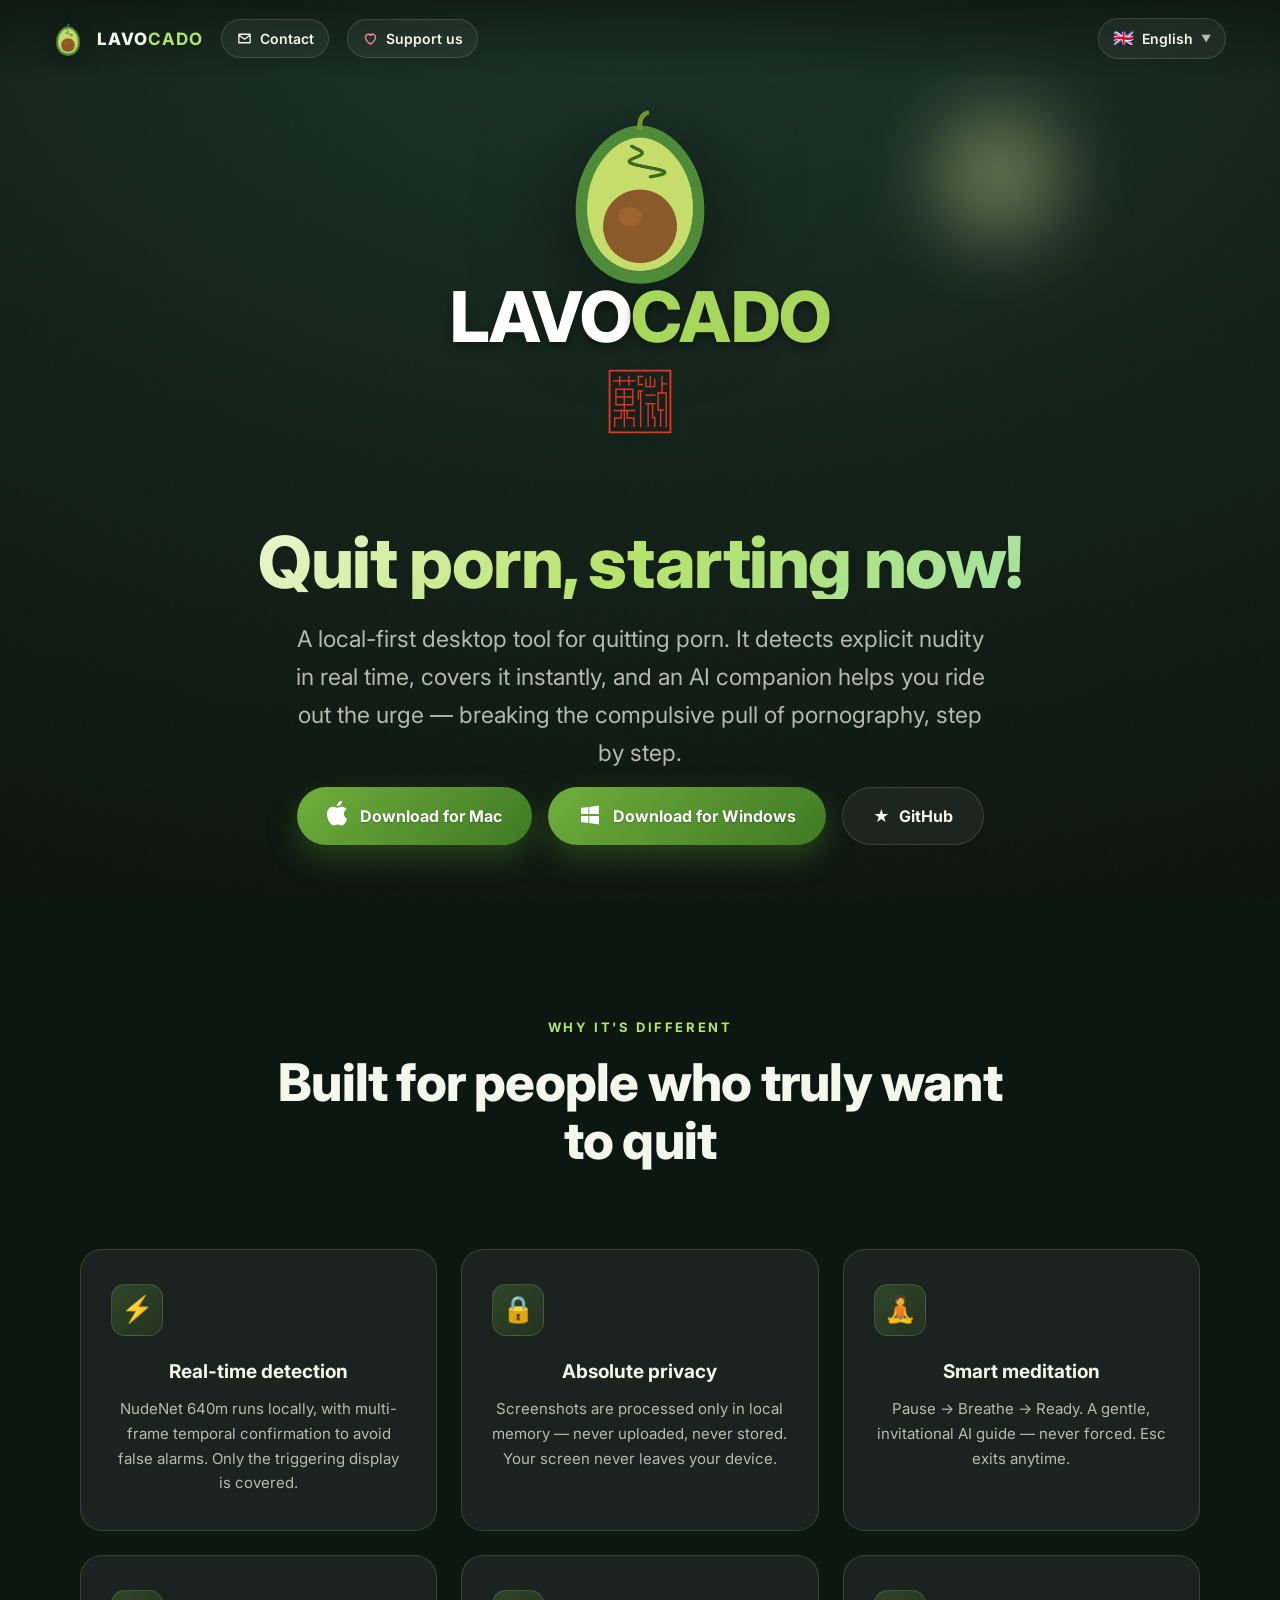
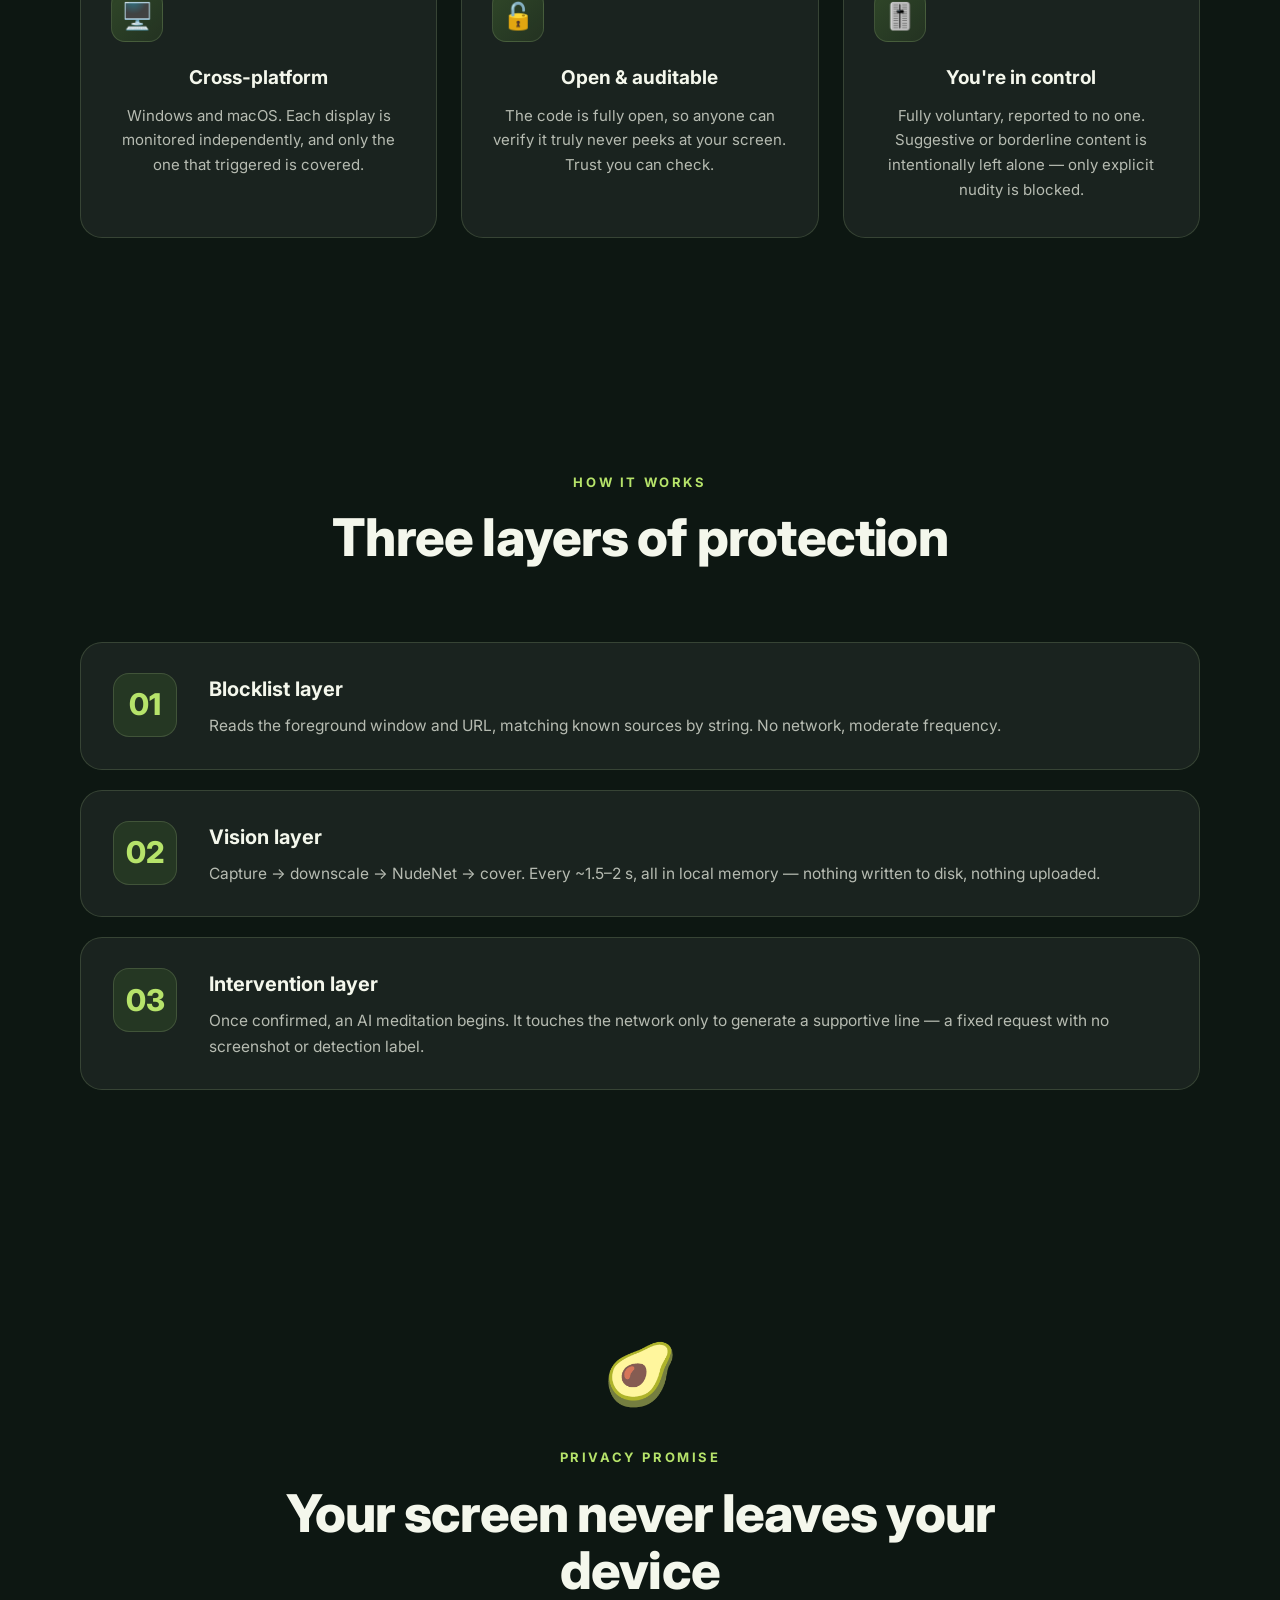
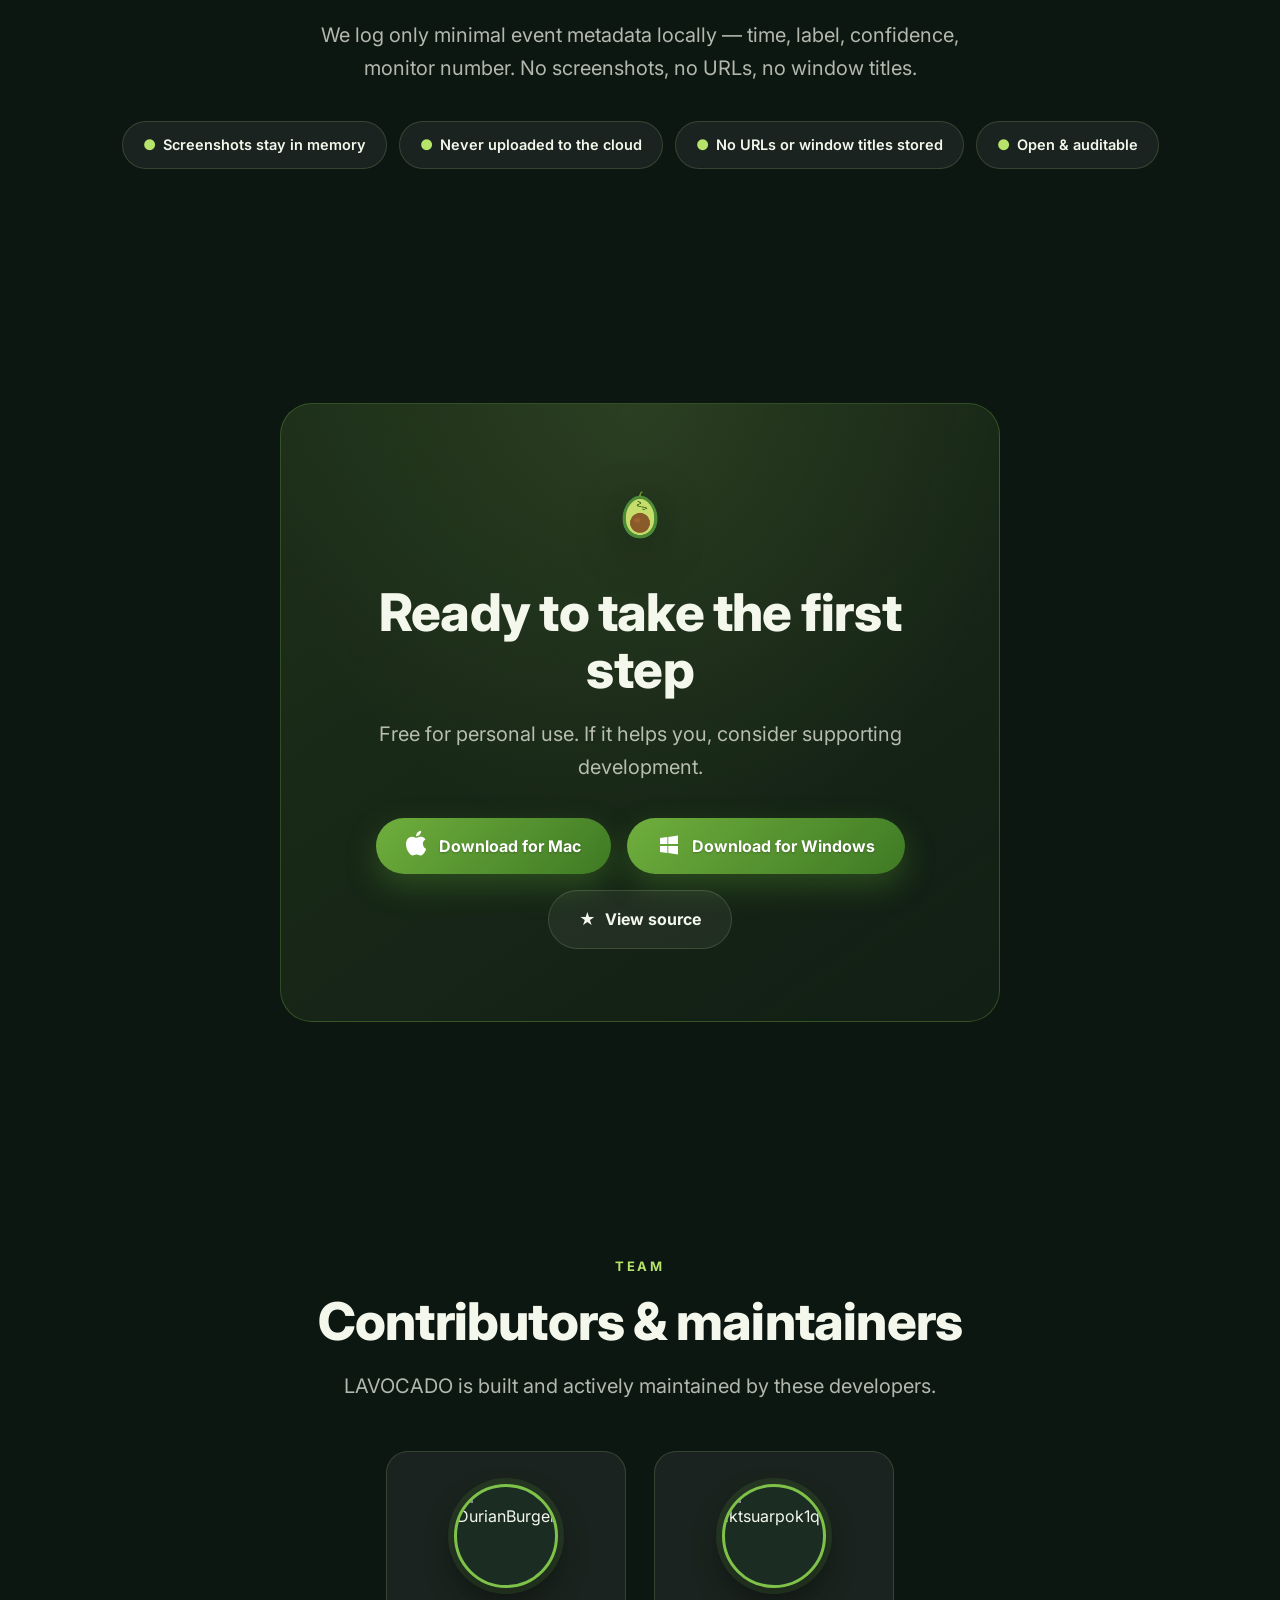
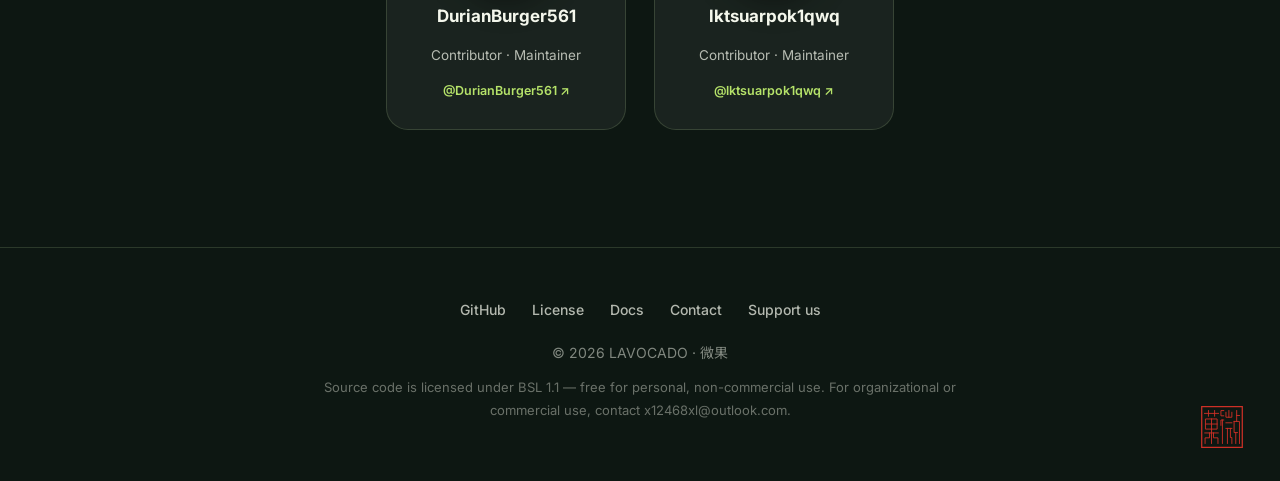
==== docs/index.html @ a619a472 "Fix wording: source-available, remove Linux claim" ====
<!doctype html>
<html lang="zh">
<head>
<meta charset="utf-8">
<meta name="viewport" content="width=device-width, initial-scale=1">
<title>LAVOCADO · 微果</title>
<meta name="description" content="A local-first desktop guardian that helps you quit porn — detecting explicit content in real time and guiding you through the urge with an AI companion.">
<link rel="icon" href="logo.png">
<link rel="preconnect" href="https://fonts.googleapis.com">
<link rel="preconnect" href="https://fonts.gstatic.com" crossorigin>
<link href="https://fonts.googleapis.com/css2?family=Inter:wght@400;500;600;700;800&family=Noto+Sans+SC:wght@400;500;700;900&family=Noto+Sans+TC:wght@400;500;700;900&family=Noto+Sans+JP:wght@400;500;700&family=Noto+Sans+KR:wght@400;500;700&family=Noto+Sans+Arabic:wght@400;500;700&family=Noto+Sans+Thai:wght@400;500;700&family=Noto+Sans+Devanagari:wght@400;500;700&display=swap" rel="stylesheet">
<link href="https://fonts.googleapis.com/css2?family=Ma+Shan+Zheng&text=%E5%BE%AE%E6%9E%9C&display=swap" rel="stylesheet">
<style>
  :root{
    --flesh:#cfe8a6;--flesh-2:#a6e3a1;--skin:#4e7a34;--skin-deep:#2f5321;
    --pit:#8b5a2b;--pit-light:#a9713a;--ink:#0d1712;--cream:#f4f7ec;
    --mist:rgba(244,247,236,.72);--card:rgba(255,255,255,.055);
    --card-brd:rgba(207,232,166,.16);--accent:#b6e36a;--accent-2:#7fc24a;
    --radius:22px;--maxw:1120px;
  }
  *{box-sizing:border-box;margin:0;padding:0}
  html{scroll-behavior:smooth}
  body{
    font-family:'Inter','Noto Sans SC','Noto Sans JP','Noto Sans KR','Noto Sans Arabic',-apple-system,BlinkMacSystemFont,'Segoe UI',sans-serif;
    color:var(--cream);background:var(--ink);-webkit-font-smoothing:antialiased;
    overflow-x:hidden;line-height:1.65;
  }
  body[lang="zh"]{font-family:'Noto Sans SC','Inter',sans-serif}
  body[lang="zh-Hant"]{font-family:'Noto Sans TC','Inter',sans-serif}
  body[lang="ja"]{font-family:'Noto Sans JP','Inter',sans-serif}
  body[lang="ko"]{font-family:'Noto Sans KR','Inter',sans-serif}
  body[lang="th"]{font-family:'Noto Sans Thai','Inter',sans-serif;line-height:1.75}
  body[lang="hi"]{font-family:'Noto Sans Devanagari','Inter',sans-serif;line-height:1.75}
  body[lang="ar"]{font-family:'Noto Sans Arabic','Inter',sans-serif;direction:rtl}
  body[lang="ar"] .lang-menu{left:0;right:auto}
  body[lang="ar"] .layer{grid-template-columns:1fr 72px}
  body[lang="ar"] .scroll-prog{right:auto;left:0}

  /* ---------- growing avocado tree background ---------- */
  .bg{position:fixed;inset:0;z-index:-2;overflow:hidden;
    background:radial-gradient(130% 110% at 50% 0%, #1b3328 0%, #122018 48%, #0a120d 100%)}
  .sun{position:absolute;top:8vh;right:14vw;width:clamp(120px,16vw,220px);height:clamp(120px,16vw,220px);
    border-radius:50%;filter:blur(32px);opacity:.5;
    background:radial-gradient(circle,#dff3a0,transparent 68%);transition:transform .4s ease-out}
  .grain{position:fixed;inset:0;z-index:-1;pointer-events:none;opacity:.04;
    background-image:url("data:image/svg+xml,%3Csvg xmlns='http://www.w3.org/2000/svg' width='120' height='120'%3E%3Cfilter id='n'%3E%3CfeTurbulence type='fractalNoise' baseFrequency='.9' numOctaves='3'/%3E%3C/filter%3E%3Crect width='100%25' height='100%25' filter='url(%23n)'/%3E%3C/svg%3E")}

  /* real 3D avocado (three.js) */
  #avo3d{position:fixed;top:50%;left:50%;transform:translate(-50%,-50%);
    width:min(96vw,760px);height:min(78vh,760px);display:block;opacity:.38;pointer-events:none}

  /* ---------- nav ---------- */
  nav{position:fixed;top:0;left:0;right:0;z-index:50;display:flex;align-items:center;
    justify-content:space-between;padding:18px clamp(20px,5vw,54px);
    backdrop-filter:blur(14px);-webkit-backdrop-filter:blur(14px);
    background:linear-gradient(to bottom,rgba(10,18,13,.6),rgba(10,18,13,0));transition:background .4s,padding .4s}
  nav.scrolled{background:rgba(10,18,13,.85);padding-top:12px;padding-bottom:12px;border-bottom:1px solid var(--card-brd)}
  .brand{display:flex;align-items:center;gap:11px;font-family:'Inter',-apple-system,BlinkMacSystemFont,'Segoe UI',sans-serif;font-weight:800;letter-spacing:.06em;font-size:17px}
  .brand img{width:52px;height:52px;margin:-10px -8px -10px -12px;filter:drop-shadow(0 3px 8px rgba(0,0,0,.4))}
  .brand span b{color:var(--accent)}
  .lang{position:relative}
  .lang-btn{display:flex;align-items:center;gap:8px;cursor:pointer;padding:8px 14px;border-radius:999px;
    font-size:14px;font-weight:600;background:var(--card);border:1px solid var(--card-brd);color:var(--cream);
    transition:background .25s,border-color .25s}
  .lang-btn:hover{background:rgba(207,232,166,.12);border-color:var(--accent)}
  .lang-btn .flag{font-size:17px;line-height:1}
  .lang-btn .caret{font-size:10px;opacity:.7;transition:transform .25s}
  .lang.open .caret{transform:rotate(180deg)}
  .lang-menu{position:absolute;right:0;top:calc(100% + 10px);min-width:180px;max-height:60vh;overflow-y:auto;
    background:rgba(18,32,24,.98);backdrop-filter:blur(16px);border:1px solid var(--card-brd);border-radius:16px;
    opacity:0;visibility:hidden;transform:translateY(-8px);transition:opacity .22s,transform .22s,visibility .22s;
    box-shadow:0 18px 50px rgba(0,0,0,.5)}
  .lang.open .lang-menu{opacity:1;visibility:visible;transform:translateY(0)}
  .lang-menu button{display:flex;align-items:center;gap:11px;width:100%;padding:11px 16px;background:none;border:none;
    color:var(--cream);font:inherit;font-size:14.5px;cursor:pointer;text-align:start;transition:background .18s}
  .lang-menu button:hover{background:rgba(207,232,166,.1)}
  .lang-menu button.active{background:rgba(127,194,74,.16);color:var(--accent)}
  .lang-menu .flag{font-size:19px}

  /* scroll progress bar */
  .scroll-prog{position:fixed;top:0;right:0;height:3px;width:0;z-index:60;
    background:linear-gradient(90deg,var(--accent-2),var(--accent))}

  section{position:relative;padding:clamp(80px,13vh,150px) clamp(20px,5vw,40px)}
  .wrap{max-width:var(--maxw);margin:0 auto}
  .hero{min-height:100svh;display:flex;flex-direction:column;align-items:center;justify-content:center;text-align:center;padding-top:96px;padding-bottom:48px}
  .hero-logo{width:clamp(200px,22vw,300px);margin:-50px 0 -52px;filter:drop-shadow(0 20px 48px rgba(0,0,0,.55));animation:bob 6s ease-in-out infinite}
  .hero-brand{display:flex;flex-direction:column;align-items:center;margin:0 0 clamp(60px,10vh,104px)}
  .hero-cn{position:relative;z-index:1;display:flex;align-items:center;justify-content:center;gap:.32em;margin-top:clamp(12px,1.8vh,20px);
    font-size:clamp(42px,4.8vw,62px);line-height:1}
  .cn-name{font-family:'Ma Shan Zheng','STKaiti','KaiTi','Kaiti SC',serif;font-weight:400;color:#fff;letter-spacing:.06em;
    text-shadow:0 3px 12px rgba(0,0,0,.45)}
  .seal{width:1.08em;height:1.08em;display:block;filter:drop-shadow(0 2px 6px rgba(0,0,0,.35))}
  body:not([lang="zh"]):not([lang="zh-Hant"]) .cn-name{display:none}
  .hero-logo{position:relative;z-index:0}
  .wordmark{position:relative;z-index:1;font-family:'Inter',-apple-system,BlinkMacSystemFont,'Segoe UI',sans-serif;font-weight:800;
    font-size:clamp(40px,5.6vw,70px);letter-spacing:-.01em;line-height:1;color:#ffffff;
    text-shadow:0 3px 12px rgba(0,0,0,.45)}
  .wordmark span{color:#a6d65a}
  @keyframes bob{0%,100%{transform:translateY(0)}50%{transform:translateY(-14px)}}
  .hero h1{font-size:clamp(36px,5.6vw,72px);font-weight:800;line-height:1.04;letter-spacing:-.02em;margin-bottom:22px;
    background:linear-gradient(135deg,#eaf6cf 0%,var(--accent) 48%,var(--flesh-2) 100%);-webkit-background-clip:text;background-clip:text;color:transparent}
  .hero .tag{font-size:clamp(17px,2.4vw,23px);max-width:700px;color:var(--mist);font-weight:400;margin-bottom:14px}
  .cta{display:flex;gap:16px;flex-wrap:wrap;justify-content:center}
  .btn{display:inline-flex;align-items:center;gap:9px;padding:15px 30px;border-radius:999px;font-weight:700;font-size:16px;
    cursor:pointer;text-decoration:none;transition:transform .2s,box-shadow .3s,background .3s;border:none}
  .btn-primary{background:linear-gradient(135deg,var(--accent),var(--accent-2));color:#10240d;box-shadow:0 12px 30px rgba(127,194,74,.34)}
  .btn-primary:hover{transform:translateY(-3px);box-shadow:0 18px 44px rgba(127,194,74,.5)}
  .btn-dl{color:#fff;background:linear-gradient(135deg,#6fae3d,#3f7a24);gap:11px;
    box-shadow:0 12px 30px rgba(79,140,45,.38);text-shadow:0 1px 2px rgba(0,0,0,.25)}
  .btn-dl:hover{box-shadow:0 18px 44px rgba(79,140,45,.55)}
  .btn-dl .os-ic{width:24px;height:24px;flex:none;color:#fff;margin-top:-2px}
  .btn-dl .os-ic[viewBox^="4.4"]{width:22px;height:27px;margin-top:-5px}
  .btn-ghost{background:var(--card);border:1px solid var(--card-brd);color:var(--cream)}
  .btn-ghost:hover{transform:translateY(-3px);border-color:var(--accent);background:rgba(207,232,166,.1)}

  .reveal{opacity:0;transform:translateY(40px);transition:opacity .9s cubic-bezier(.16,1,.3,1),transform .9s cubic-bezier(.16,1,.3,1)}
  .reveal.in{opacity:1;transform:none}
  .reveal.d1{transition-delay:.1s}.reveal.d2{transition-delay:.2s}.reveal.d3{transition-delay:.3s}

  .eyebrow{font-size:13px;letter-spacing:.2em;text-transform:uppercase;color:var(--accent);font-weight:700;margin-bottom:16px}
  .sec-title{font-size:clamp(30px,5vw,52px);font-weight:800;letter-spacing:-.015em;line-height:1.1;margin-bottom:20px;max-width:780px}
  .sec-lead{font-size:clamp(16px,2.2vw,20px);color:var(--mist);max-width:660px;font-weight:400}
  .center{text-align:center;display:flex;flex-direction:column;align-items:center}
  .center .sec-title,.center .sec-lead{margin-left:auto;margin-right:auto}

  .pillars{display:grid;grid-template-columns:1fr 1fr;gap:26px;margin-top:60px}
  .pillar{padding:42px 38px;border-radius:var(--radius);background:var(--card);border:1px solid var(--card-brd);position:relative;overflow:hidden}
  .pillar::before{content:"";position:absolute;inset:0;opacity:.5;background:radial-gradient(120% 90% at 0% 0%,rgba(127,194,74,.14),transparent 55%)}
  .pillar>*{position:relative}
  .pillar .icon{font-size:40px;margin-bottom:20px;display:block}
  .pillar h3{font-size:26px;font-weight:800;margin-bottom:12px;color:var(--accent)}
  .pillar p{color:var(--mist);font-size:16px}

  .feat{display:grid;grid-template-columns:repeat(3,1fr);gap:24px;margin-top:60px}
  .card{padding:34px 30px;border-radius:var(--radius);background:var(--card);border:1px solid var(--card-brd);transition:transform .35s,border-color .35s,background .35s}
  .card:hover{transform:translateY(-6px);border-color:rgba(127,194,74,.4);background:rgba(207,232,166,.07)}
  .card .ic{width:52px;height:52px;border-radius:14px;display:grid;place-items:center;font-size:26px;margin-bottom:20px;
    background:linear-gradient(135deg,rgba(127,194,74,.22),rgba(78,122,52,.18));border:1px solid var(--card-brd)}
  .card h4{font-size:19px;font-weight:700;margin-bottom:10px}
  .card p{color:var(--mist);font-size:15px}

  .layers{display:flex;flex-direction:column;gap:20px;margin-top:56px}
  .layer{display:grid;grid-template-columns:72px 1fr;gap:24px;align-items:start;padding:30px 32px;border-radius:var(--radius);background:var(--card);border:1px solid var(--card-brd)}
  .layer .num{font-size:30px;font-weight:800;color:var(--accent);width:64px;height:64px;border-radius:16px;display:grid;place-items:center;background:rgba(127,194,74,.12);border:1px solid var(--card-brd)}
  .layer h4{font-size:20px;font-weight:700;margin-bottom:7px}
  .layer p{color:var(--mist);font-size:15.5px}

  .privacy{text-align:center}
  .privacy .sec-title,.privacy .sec-lead{margin-left:auto;margin-right:auto}
  .privacy .shield{font-size:60px;margin-bottom:24px;display:block}
  .privacy .pills{display:flex;flex-wrap:wrap;gap:12px;justify-content:center;margin-top:36px}
  .privacy .pill{padding:11px 20px;border-radius:999px;font-size:14.5px;font-weight:600;background:var(--card);border:1px solid var(--card-brd);color:var(--cream)}
  .privacy .pill .dot{color:var(--accent);margin-inline-end:7px}

  .final{text-align:center}
  .final .box{max-width:720px;margin:0 auto;padding:clamp(44px,7vw,72px);border-radius:32px;
    background:linear-gradient(145deg,rgba(127,194,74,.14),rgba(78,122,52,.08));border:1px solid rgba(127,194,74,.28);position:relative;overflow:hidden}
  .final .box::before{content:"";position:absolute;inset:0;opacity:.6;background:radial-gradient(90% 120% at 50% 0%,rgba(182,227,106,.18),transparent 60%)}
  .final .box>*{position:relative}
  .final img{width:76px;margin-bottom:24px;filter:drop-shadow(0 10px 24px rgba(0,0,0,.4))}

  footer{position:relative;padding:50px clamp(20px,5vw,40px) 60px;border-top:1px solid var(--card-brd);text-align:center;color:rgba(244,247,236,.5);font-size:14px}
  footer .flinks{display:flex;gap:26px;justify-content:center;flex-wrap:wrap;margin-bottom:20px}
  footer a{color:var(--mist);text-decoration:none;font-weight:500;transition:color .2s}
  footer a:hover{color:var(--accent)}
  footer .license{font-size:13px;color:rgba(244,247,236,.4);max-width:640px;margin:0 auto;line-height:1.7}

  /* themed scrollbars */
  html{scrollbar-color:#3f6b2a #0d1712}
  .lang-menu{scrollbar-width:thin;scrollbar-color:#5f8f3e transparent}
  ::-webkit-scrollbar{width:10px;height:10px}
  ::-webkit-scrollbar-track{background:#0d1712}
  ::-webkit-scrollbar-thumb{background:#2f5321;border-radius:999px;border:2px solid #0d1712}
  ::-webkit-scrollbar-thumb:hover{background:#4e7a34}
  .lang-menu::-webkit-scrollbar{width:6px}
  .lang-menu::-webkit-scrollbar-track{background:transparent;margin:10px 0}
  .lang-menu::-webkit-scrollbar-thumb{background:rgba(127,194,74,.45);border:0;border-radius:999px}
  .lang-menu::-webkit-scrollbar-thumb:hover{background:rgba(182,227,106,.75)}

  /* team */
  .team{text-align:center}
  .team .sec-title,.team .sec-lead{margin-left:auto;margin-right:auto}
  .people{display:flex;flex-wrap:wrap;justify-content:center;gap:28px;margin-top:48px}
  .person{display:flex;flex-direction:column;align-items:center;gap:14px;width:240px;padding:32px 24px 28px;
    border-radius:var(--radius);background:var(--card);border:1px solid var(--card-brd);text-decoration:none;color:var(--cream);
    transition:transform .35s,border-color .35s,background .35s}
  .person:hover{transform:translateY(-6px);border-color:rgba(127,194,74,.45);background:rgba(207,232,166,.07)}
  .person img{width:104px;height:104px;border-radius:50%;object-fit:cover;background:#1b2d23;
    border:3px solid var(--accent-2);box-shadow:0 0 0 6px rgba(127,194,74,.12),0 14px 30px rgba(0,0,0,.4)}
  .person .handle{font-family:'Inter',sans-serif;font-weight:700;font-size:17px;direction:ltr}
  .person .role{font-size:13.5px;color:var(--mist)}
  .person .gh{font-size:12.5px;color:var(--accent);font-weight:600;font-family:'Inter',sans-serif}
  /* nav contact + contact window */
  .nav-left{display:flex;align-items:center;gap:18px}
  .nav-contact{display:inline-flex;align-items:center;gap:7px;padding:7px 14px;border-radius:999px;cursor:pointer;
    font:inherit;font-size:14px;font-weight:600;color:var(--cream);background:var(--card);border:1px solid var(--card-brd);
    transition:background .25s,border-color .25s,color .25s}
  .nav-contact:hover{background:rgba(207,232,166,.12);border-color:var(--accent);color:var(--accent)}
  .nav-contact svg{width:17px;height:17px}
  .modal{position:fixed;inset:0;z-index:200;display:grid;place-items:center;padding:20px}
  .modal[hidden]{display:none}
  .modal-backdrop{position:absolute;inset:0;background:rgba(5,10,7,.62);backdrop-filter:blur(6px);-webkit-backdrop-filter:blur(6px);
    animation:mfade .2s ease-out}
  .modal-card{position:relative;width:min(440px,100%);padding:38px 32px 30px;border-radius:24px;text-align:center;
    background:linear-gradient(160deg,#1d3226,#122018);border:1px solid rgba(127,194,74,.3);
    box-shadow:0 30px 80px rgba(0,0,0,.55);animation:mpop .26s cubic-bezier(.16,1,.3,1)}
  .modal-x{position:absolute;top:12px;inset-inline-end:14px;width:34px;height:34px;border-radius:50%;border:0;cursor:pointer;
    background:transparent;color:var(--mist);font-size:24px;line-height:1;transition:background .2s,color .2s}
  .modal-x:hover{background:rgba(207,232,166,.1);color:var(--cream)}
  .modal-ic{width:56px;height:56px;margin:0 auto 16px;border-radius:16px;display:grid;place-items:center;color:var(--accent);
    background:rgba(127,194,74,.14);border:1px solid var(--card-brd)}
  .modal-ic svg{width:28px;height:28px}
  .modal-card h3{font-size:24px;font-weight:800;margin-bottom:10px}
  .modal-desc{color:var(--mist);font-size:15px;margin-bottom:22px}
  .modal-label{font-size:12px;letter-spacing:.14em;text-transform:uppercase;color:var(--accent);font-weight:700;margin-bottom:8px}
  .mail-row{padding:14px 16px;border-radius:14px;background:rgba(0,0,0,.25);border:1px solid var(--card-brd);margin-bottom:20px}
  .mail{font-family:'Inter',sans-serif;font-size:clamp(16px,4.4vw,19px);font-weight:700;color:var(--cream);text-decoration:none;
    word-break:break-all;direction:ltr;unicode-bidi:isolate}
  .mail:hover{color:var(--accent)}
  .modal-actions{display:flex;gap:12px;justify-content:center;flex-wrap:wrap}
  .btn-sm{padding:11px 22px;font-size:14.5px}
  /* support window */
  .nav-support svg{color:#ff8fa3}
  .sup-view[hidden]{display:none}
  .sup-card:focus{outline:none}
  .sup-opts{display:grid;gap:12px;text-align:start}
  .sup-opt{display:flex;align-items:center;text-align:start;gap:14px;width:100%;padding:15px 16px;border-radius:16px;cursor:pointer;font:inherit;color:var(--cream);
    background:rgba(0,0,0,.22);border:1px solid var(--card-brd);transition:border-color .2s,background .2s,transform .2s}
  .sup-opt:hover{border-color:var(--accent);background:rgba(127,194,74,.1);transform:translateY(-1px)}
  .sup-oic{flex:none;width:44px;height:44px;border-radius:12px;display:grid;place-items:center;color:var(--accent);background:rgba(127,194,74,.14)}
  .sup-oic.wx,.modal-ic.wx{color:#2fd26b;background:rgba(7,193,96,.14)}
  .sup-oic svg{width:24px;height:24px}
  .sup-otx{flex:1;display:flex;flex-direction:column;align-items:flex-start;gap:3px;min-width:0}
  .sup-otx b{font-size:16px}
  .sup-otx small{font-size:12.5px;color:var(--mist)}
  .sup-opt .chev{flex:none;width:20px;height:20px;color:var(--mist)}
  [dir="rtl"] .sup-opt .chev,[dir="rtl"] .sup-back svg{transform:scaleX(-1)}
  .sup-back{position:absolute;top:14px;inset-inline-start:14px;display:inline-flex;align-items:center;gap:4px;padding:6px 10px 6px 6px;
    border:0;border-radius:999px;background:transparent;color:var(--mist);font:inherit;font-size:13.5px;cursor:pointer;transition:background .2s,color .2s}
  .sup-back:hover{background:rgba(207,232,166,.1);color:var(--cream)}
  .sup-back svg{width:18px;height:18px}
  .sup-avo{font-size:52px;line-height:1;margin:6px 0 14px}
  .sup-copy{font-size:15.5px;line-height:1.75;color:var(--cream);opacity:.9;text-wrap:balance}
  .sup-tip{padding:14px 34px;font-size:17px}
  .sup-tip span[aria-hidden]{font-size:20px}
  .sup-via{margin-top:12px;font-family:'Inter',sans-serif;font-size:12.5px;color:var(--mist);direction:ltr}
  .sup-qr{width:180px;height:180px;margin:4px auto 16px;border-radius:18px;display:grid;place-items:center;color:rgba(47,210,107,.45);
    border:2px dashed rgba(47,210,107,.35);background:rgba(0,0,0,.2)}
  .sup-qr svg{width:64px;height:64px}
  .sup-qr img{width:100%;height:100%;object-fit:contain;border-radius:16px;background:#fff}
  @media(max-width:430px){#curName{display:none}.nav-left{gap:8px}.nav-left .nav-contact{padding:7px 10px;gap:5px;font-size:12.5px}.nav-left .nav-contact svg{width:15px;height:15px}}
  @media(max-width:370px){.nav-left .nav-contact span{display:none}.nav-left .nav-contact{padding:8px 10px}}
  .pay-row{display:flex;flex-wrap:wrap;gap:5px;margin:3px 0 2px}
  .pay-row img{width:34px;height:21px;border-radius:4px;box-shadow:0 0 0 1px rgba(255,255,255,.12)}
  @media(max-width:430px){.pay-row{flex-wrap:nowrap;gap:3px}.pay-row img{width:27px;height:17px;border-radius:3px}.sup-opt{gap:11px;padding:14px 12px}}
  .pay-lg{justify-content:center;gap:7px;margin:0 0 20px}
  .pay-row.pay-lg img{width:46px;height:29px;border-radius:5px}
  @media(max-width:430px){.pay-row.pay-lg{flex-wrap:wrap;gap:6px}.pay-row.pay-lg img{width:42px;height:26px}}
  .sup-oic .wx-logo{width:26px;height:26px}
  .modal-ic .wx-logo{width:30px;height:30px}
  .sup-qr .wx-ph{width:64px;height:64px;opacity:.45;background:none}
  .sup-qr.has-img{width:208px;height:208px;padding:8px;border:0;background:#fff;box-shadow:0 10px 30px rgba(0,0,0,.35)}
  .sup-qr.has-img img{border-radius:12px}
  .foot-seal{position:absolute;right:clamp(16px,3vw,36px);bottom:clamp(16px,3vw,32px);width:44px;height:44px;opacity:.9}
  @media(max-width:700px){footer{padding-bottom:84px}.foot-seal{width:38px;height:38px;right:18px;bottom:24px}}
  @keyframes mfade{from{opacity:0}to{opacity:1}}
  @keyframes mpop{from{opacity:0;transform:translateY(14px) scale(.97)}to{opacity:1;transform:none}}
  @media(max-width:560px){.brand span{display:none}.nav-left{gap:10px}.nav-contact{padding:7px 12px;font-size:13px}}
  @media(max-width:820px){.pillars{grid-template-columns:1fr}.feat{grid-template-columns:1fr}
    .layer,body[lang="ar"] .layer{grid-template-columns:1fr;gap:14px}}
  @media(prefers-reduced-motion:reduce){*{animation:none!important;transition:none!important}.leaf,.fruit{opacity:1;transform:none}}
</style>
</head>
<body lang="zh">

<div class="bg">
  <div class="sun" id="sun"></div>
  <canvas id="avo3d" aria-hidden="true"></canvas>
</div>
<div class="grain"></div>

<div class="scroll-prog" id="prog"></div>

<nav id="nav">
  <div class="nav-left">
  <div class="brand"><img src="logo.png" alt="LAVOCADO"><span>LAVO<b>CADO</b></span></div>
  <button type="button" class="nav-contact" data-open-contact aria-haspopup="dialog"><svg viewBox="0 0 24 24" aria-hidden="true"><path fill="none" stroke="currentColor" stroke-width="1.8" stroke-linecap="round" stroke-linejoin="round" d="M4 6h16v12H4z M4 7l8 6 8-6"/></svg><span data-i18n="nav_contact">联系我们</span></button>
  <button type="button" class="nav-contact nav-support" data-open-support aria-haspopup="dialog"><svg viewBox="0 0 24 24" aria-hidden="true"><path fill="none" stroke="currentColor" stroke-width="1.8" stroke-linecap="round" stroke-linejoin="round" d="M12 20s-7-4.4-7-10a4 4 0 0 1 7-2.6A4 4 0 0 1 19 10c0 5.6-7 10-7 10z"/></svg><span data-i18n="nav_support">支持我们</span></button>
  </div>
  <div class="lang" id="lang">
    <div class="lang-btn" id="langBtn">
      <span class="flag" id="curFlag">🇨🇳</span><span id="curName">简体中文</span><span class="caret">▼</span>
    </div>
    <div class="lang-menu" id="langMenu">
      <button data-lang="zh" class="active"><span class="flag">🇨🇳</span><span>简体中文</span></button>
      <button data-lang="zh-Hant"><span class="flag">🇭🇰</span><span>繁體中文</span></button>
      <button data-lang="en"><span class="flag">🇬🇧</span><span>English</span></button>
      <button data-lang="ja"><span class="flag">🇯🇵</span><span>日本語</span></button>
      <button data-lang="ko"><span class="flag">🇰🇷</span><span>한국어</span></button>
      <button data-lang="th"><span class="flag">🇹🇭</span><span>ไทย</span></button>
      <button data-lang="hi"><span class="flag">🇮🇳</span><span>हिन्दी</span></button>
      <button data-lang="fr"><span class="flag">🇫🇷</span><span>Français</span></button>
      <button data-lang="de"><span class="flag">🇩🇪</span><span>Deutsch</span></button>
      <button data-lang="it"><span class="flag">🇮🇹</span><span>Italiano</span></button>
      <button data-lang="es"><span class="flag">🇪🇸</span><span>Español</span></button>
      <button data-lang="pt"><span class="flag">🇵🇹</span><span>Português</span></button>
      <button data-lang="ru"><span class="flag">🇷🇺</span><span>Русский</span></button>
      <button data-lang="ar"><span class="flag">🇸🇦</span><span>العربية</span></button>
    </div>
  </div>
</nav>

<header class="hero">
  <div class="hero-brand">
    <img src="logo.png" alt="LAVOCADO logo" class="hero-logo">
    <div class="wordmark" aria-label="LAVOCADO">LAVO<span>CADO</span></div>
    <div class="hero-cn"><span class="cn-name" lang="zh">微果</span><img src="seal.svg" alt="微果" class="seal" width="48" height="48"></div>
  </div>
  <h1 data-i18n="hero_title">戒掉色情，从现在开始！</h1>
  <p class="tag" data-i18n="hero_tag">本地优先的桌面戒色工具。实时识别明确裸露、即时遮挡，再由 AI 陪你平稳渡过冲动——帮你一步步摆脱对色情的强迫性依赖。</p>
  <div class="cta">
    <a href="https://github.com/DurianBurger561/LAVOCADO/releases/latest/download/LAVOCADO-macOS.zip" class="btn btn-primary btn-dl"><svg class="os-ic" viewBox="4.4 2.6 15.4 19.6" aria-hidden="true"><path fill="currentColor" d="M16.37 12.68c-.02-2.29 1.87-3.39 1.95-3.44-1.06-1.55-2.71-1.77-3.3-1.79-1.4-.14-2.74.83-3.45.83-.71 0-1.81-.81-2.97-.79-1.53.02-2.94.89-3.73 2.26-1.59 2.76-.41 6.84 1.14 9.08.76 1.1 1.66 2.33 2.84 2.28 1.14-.05 1.57-.74 2.95-.74 1.38 0 1.76.74 2.97.71 1.23-.02 2.01-1.11 2.76-2.22.87-1.27 1.23-2.51 1.25-2.57-.03-.01-2.39-.92-2.41-3.64zM14.12 5.95c.63-.76 1.05-1.82.94-2.88-.9.04-2 .6-2.65 1.36-.58.67-1.09 1.75-.95 2.79 1 .08 2.03-.51 2.66-1.27z"/></svg><span data-i18n="dl_mac">Mac 下载</span></a>
    <a href="https://github.com/DurianBurger561/LAVOCADO/releases/latest/download/LAVOCADO-Windows.zip" class="btn btn-primary btn-dl"><svg class="os-ic" viewBox="0 0 24 24" aria-hidden="true"><path fill="currentColor" d="M3 5.1 10.4 4v7.1H3zm0 13.8 7.4 1.1v-7H3zm8.3 1.2L21 21.5v-8.4h-9.7zm0-16.2v7.2H21V2.5z"/></svg><span data-i18n="dl_win">Windows 下载</span></a>
    <a href="https://github.com/DurianBurger561/LAVOCADO" target="_blank" rel="noopener" class="btn btn-ghost"><span>★</span><span data-i18n="hero_cta2">GitHub 源码</span></a>
  </div>
</header>

<section>
  <div class="wrap center">
    <div class="reveal"><p class="eyebrow" data-i18n="feat_eyebrow">为什么不一样</p></div>
    <h2 class="sec-title reveal d1" data-i18n="feat_title">为真正想戒色的人而造</h2>
    <div class="feat">
      <div class="card reveal d1"><div class="ic">⚡</div><h4 data-i18n="feat1_h">实时识别</h4><p data-i18n="feat1_p">NudeNet 640m 视觉模型本地推理，多帧时序确认防误报，只遮触发的那块屏幕。</p></div>
      <div class="card reveal d2"><div class="ic">🔒</div><h4 data-i18n="feat2_h">绝对隐私</h4><p data-i18n="feat2_p">截图只在本地内存处理，绝不上传、绝不存储。你的屏幕永远不离开你的设备。</p></div>
      <div class="card reveal d3"><div class="ic">🧘</div><h4 data-i18n="feat3_h">智能冥想</h4><p data-i18n="feat3_p">停顿 → 呼吸 → 准备。AI 陪伴式引导，全程邀请而非强制，Esc 随时可退出。</p></div>
      <div class="card reveal d1"><div class="ic">🖥️</div><h4 data-i18n="feat4_h">跨平台</h4><p data-i18n="feat4_p">支持 Windows 和 macOS，多显示器独立监测，只遮住触发的那一块。</p></div>
      <div class="card reveal d2"><div class="ic">🔓</div><h4 data-i18n="feat5_h">源码公开·可审计</h4><p data-i18n="feat5_p">代码完全公开，任何人都能验证"它真的没有偷看你的屏幕"。信任，来自可验证。</p></div>
      <div class="card reveal d3"><div class="ic">🎚️</div><h4 data-i18n="feat6_h">自己说了算</h4><p data-i18n="feat6_p">完全自愿、不向任何人上报。性感、暗示、擦边内容主动不拦——只拦明确裸露。</p></div>
    </div>
  </div>
</section>

<section>
  <div class="wrap">
    <div class="center">
      <div class="reveal"><p class="eyebrow" data-i18n="how_eyebrow">工作原理</p></div>
      <h2 class="sec-title reveal d1" data-i18n="how_title">三层防护，层层把关</h2>
    </div>
    <div class="layers">
      <div class="layer reveal d1"><div class="num">01</div><div><h4 data-i18n="how1_h">黑名单层</h4><p data-i18n="how1_p">读取前台窗口与网址，字符串匹配已知来源。不联网，中频检查。</p></div></div>
      <div class="layer reveal d2"><div class="num">02</div><div><h4 data-i18n="how2_h">视觉层</h4><p data-i18n="how2_p">截屏 → 缩图 → NudeNet 检测 → 遮挡。约 1.5–2 秒一轮，全程本地内存处理，不落盘、不上传。</p></div></div>
      <div class="layer reveal d3"><div class="num">03</div><div><h4 data-i18n="how3_h">干预层</h4><p data-i18n="how3_p">确认后触发 AI 陪伴冥想，仅在生成鼓励语句时联网——且只发送固定请求，绝不包含截图或检测标签。</p></div></div>
    </div>
  </div>
</section>

<section>
  <div class="wrap privacy">
    <div class="reveal"><span class="shield">🥑</span></div>
    <div class="reveal d1"><p class="eyebrow" data-i18n="priv_eyebrow">隐私承诺</p></div>
    <h2 class="sec-title reveal d1" data-i18n="priv_title">你的屏幕，永远不离开你的设备</h2>
    <p class="sec-lead reveal d2" data-i18n="priv_lead">我们只在本地记录最少的事件元数据——时间、标签、置信度、显示器号。不存截图、不存网址、不存窗口标题。</p>
    <div class="pills reveal d3">
      <span class="pill"><span class="dot">●</span><span data-i18n="priv_p1">截图只在内存处理</span></span>
      <span class="pill"><span class="dot">●</span><span data-i18n="priv_p2">绝不上传云端</span></span>
      <span class="pill"><span class="dot">●</span><span data-i18n="priv_p3">不存网址与窗口标题</span></span>
      <span class="pill"><span class="dot">●</span><span data-i18n="priv_p4">源码公开·可审计</span></span>
    </div>
  </div>
</section>

<section id="download" class="final">
  <div class="wrap">
    <div class="box reveal">
      <img src="logo.png" alt="LAVOCADO">
      <h2 class="sec-title center" style="margin-inline:auto" data-i18n="final_title">准备好，迈出戒色的第一步</h2>
      <p class="sec-lead" style="margin:16px auto 34px" data-i18n="final_lead">免费，供个人使用。如果它帮到了你，欢迎支持开发。</p>
      <div class="cta" style="justify-content:center">
        <a href="https://github.com/DurianBurger561/LAVOCADO/releases/latest/download/LAVOCADO-macOS.zip" class="btn btn-primary btn-dl"><svg class="os-ic" viewBox="4.4 2.6 15.4 19.6" aria-hidden="true"><path fill="currentColor" d="M16.37 12.68c-.02-2.29 1.87-3.39 1.95-3.44-1.06-1.55-2.71-1.77-3.3-1.79-1.4-.14-2.74.83-3.45.83-.71 0-1.81-.81-2.97-.79-1.53.02-2.94.89-3.73 2.26-1.59 2.76-.41 6.84 1.14 9.08.76 1.1 1.66 2.33 2.84 2.28 1.14-.05 1.57-.74 2.95-.74 1.38 0 1.76.74 2.97.71 1.23-.02 2.01-1.11 2.76-2.22.87-1.27 1.23-2.51 1.25-2.57-.03-.01-2.39-.92-2.41-3.64zM14.12 5.95c.63-.76 1.05-1.82.94-2.88-.9.04-2 .6-2.65 1.36-.58.67-1.09 1.75-.95 2.79 1 .08 2.03-.51 2.66-1.27z"/></svg><span data-i18n="dl_mac">Mac 下载</span></a>
    <a href="https://github.com/DurianBurger561/LAVOCADO/releases/latest/download/LAVOCADO-Windows.zip" class="btn btn-primary btn-dl"><svg class="os-ic" viewBox="0 0 24 24" aria-hidden="true"><path fill="currentColor" d="M3 5.1 10.4 4v7.1H3zm0 13.8 7.4 1.1v-7H3zm8.3 1.2L21 21.5v-8.4h-9.7zm0-16.2v7.2H21V2.5z"/></svg><span data-i18n="dl_win">Windows 下载</span></a>
        <a href="https://github.com/DurianBurger561/LAVOCADO" target="_blank" rel="noopener" class="btn btn-ghost"><span>★</span><span data-i18n="final_cta2">查看源码</span></a>
      </div>
    </div>
  </div>
</section>

<section class="team">
  <div class="wrap">
    <div class="reveal"><p class="eyebrow" data-i18n="team_eyebrow">团队</p></div>
    <h2 class="sec-title reveal d1" data-i18n="team_title">开发与维护人员</h2>
    <p class="sec-lead reveal d2" data-i18n="team_lead">LAVOCADO 由以下开发者打造，并持续维护。</p>
    <div class="people">
      <a class="person reveal" href="https://github.com/DurianBurger561" target="_blank" rel="noopener">
        <img src="https://github.com/DurianBurger561.png?size=208" alt="DurianBurger561" loading="lazy" width="104" height="104">
        <span class="handle">DurianBurger561</span>
        <span class="role" data-i18n="team_role">贡献者 · 软件维护者</span>
        <span class="gh">@DurianBurger561 ↗︎</span>
      </a>
      <a class="person reveal" href="https://github.com/lktsuarpok1qwq" target="_blank" rel="noopener">
        <img src="https://github.com/lktsuarpok1qwq.png?size=208" alt="lktsuarpok1qwq" loading="lazy" width="104" height="104">
        <span class="handle">lktsuarpok1qwq</span>
        <span class="role" data-i18n="team_role">贡献者 · 软件维护者</span>
        <span class="gh">@lktsuarpok1qwq ↗︎</span>
      </a>
    </div>
  </div>
</section>

<div class="modal" id="contactModal" role="dialog" aria-modal="true" aria-labelledby="contactTitle" hidden>
  <div class="modal-backdrop" data-close-contact></div>
  <div class="modal-card">
    <button type="button" class="modal-x" data-close-contact aria-label="Close">×</button>
    <div class="modal-ic"><svg viewBox="0 0 24 24" aria-hidden="true"><path fill="none" stroke="currentColor" stroke-width="1.8" stroke-linecap="round" stroke-linejoin="round" d="M4 6h16v12H4z M4 7l8 6 8-6"/></svg></div>
    <h3 id="contactTitle" data-i18n="contact_title">联系我们</h3>
    <p class="modal-desc" data-i18n="contact_desc">广告投放、商务合作，或者想加入开发，都欢迎通过以下邮箱联系我们。</p>
    <div class="modal-label" data-i18n="contact_label">联系邮箱</div>
    <div class="mail-row">
      <a class="mail" href="mailto:x12468xl@outlook.com">x12468xl@outlook.com</a>
    </div>
    <div class="modal-actions">
      <button type="button" class="btn btn-ghost btn-sm" id="copyMail"><span data-i18n="contact_copy">复制邮箱</span></button>
      <a class="btn btn-primary btn-dl btn-sm" href="mailto:x12468xl@outlook.com"><span data-i18n="contact_mail">发送邮件</span></a>
    </div>
  </div>
</div>

<div class="modal" id="supportModal" role="dialog" aria-modal="true" aria-labelledby="supportTitle" hidden>
  <div class="modal-backdrop" data-close-support></div>
  <div class="modal-card sup-card" tabindex="-1">
    <button type="button" class="modal-x" data-close-support aria-label="Close">×</button>
    <div class="sup-view" data-sup-view="choose">
      <div class="modal-ic"><svg viewBox="0 0 24 24" aria-hidden="true"><path fill="none" stroke="currentColor" stroke-width="1.8" stroke-linecap="round" stroke-linejoin="round" d="M12 20s-7-4.4-7-10a4 4 0 0 1 7-2.6A4 4 0 0 1 19 10c0 5.6-7 10-7 10z"/></svg></div>
      <h3 id="supportTitle" data-i18n="sup_title">支持我们</h3>
      <p class="modal-desc" data-i18n="sup_desc">选择适合你的打赏方式</p>
      <div class="sup-opts">
        <button type="button" class="sup-opt" data-sup-go="intl"><span class="sup-oic"><svg viewBox="0 0 24 24" aria-hidden="true"><g fill="none" stroke="currentColor" stroke-width="1.8" stroke-linecap="round" stroke-linejoin="round"><rect x="3" y="5.5" width="18" height="13" rx="2.5"/><path d="M3 10h18M7 15h4"/></g></svg></span><span class="sup-otx"><b data-i18n="sup_intl">银行卡 / 电子钱包</b><span class="pay-row" aria-label="Visa, Mastercard, American Express, Apple Pay, Google Pay"><img src="pay/visa.svg" alt="" width="34" height="21"><img src="pay/mastercard.svg" alt="" width="34" height="21"><img src="pay/amex.svg" alt="" width="34" height="21"><img src="pay/applepay.svg" alt="" width="34" height="21"><img src="pay/googlepay.svg" alt="" width="34" height="21"></span><small data-i18n="sup_intl_sub">通过 Ko-fi 安全支付</small></span><svg class="chev" viewBox="0 0 24 24" aria-hidden="true"><path fill="none" stroke="currentColor" stroke-width="2" stroke-linecap="round" stroke-linejoin="round" d="M9 6l6 6-6 6"/></svg></button>
        <button type="button" class="sup-opt" data-sup-go="wx"><span class="sup-oic wx"><img src="pay/wechat.svg" alt="WeChat" class="wx-logo"></span><span class="sup-otx"><b data-i18n="sup_wx">微信赞赏</b><small data-i18n="sup_wx_sub">适合中国内地用户</small></span><svg class="chev" viewBox="0 0 24 24" aria-hidden="true"><path fill="none" stroke="currentColor" stroke-width="2" stroke-linecap="round" stroke-linejoin="round" d="M9 6l6 6-6 6"/></svg></button>
      </div>
    </div>
    <div class="sup-view" data-sup-view="intl" hidden>
      <button type="button" class="sup-back" data-sup-go="choose"><svg viewBox="0 0 24 24" aria-hidden="true"><path fill="none" stroke="currentColor" stroke-width="2" stroke-linecap="round" stroke-linejoin="round" d="M15 6l-6 6 6 6"/></svg><span data-i18n="sup_back">返回</span></button>
      <div class="sup-avo" aria-hidden="true">🥑</div>
      <h3 data-i18n="sup_intl">银行卡 / 电子钱包</h3>
      <p class="modal-desc sup-copy" data-i18n="sup_copy">如果 LAVOCADO 对你有帮助、用得顺手，欢迎打赏支持我们。你的每一份心意，都是我们继续做下去的动力。</p>
      <span class="pay-row pay-lg" aria-label="Visa, Mastercard, American Express, Apple Pay, Google Pay"><img src="pay/visa.svg" alt="" width="34" height="21"><img src="pay/mastercard.svg" alt="" width="34" height="21"><img src="pay/amex.svg" alt="" width="34" height="21"><img src="pay/applepay.svg" alt="" width="34" height="21"><img src="pay/googlepay.svg" alt="" width="34" height="21"></span>
      <a class="btn btn-primary btn-dl sup-tip" href="https://ko-fi.com/bigburger" target="_blank" rel="noopener"><span data-i18n="sup_btn">打赏</span><span aria-hidden="true">🥑</span></a>
      <div class="sup-via">ko-fi.com/bigburger</div>
    </div>
    <div class="sup-view" data-sup-view="wx" hidden>
      <button type="button" class="sup-back" data-sup-go="choose"><svg viewBox="0 0 24 24" aria-hidden="true"><path fill="none" stroke="currentColor" stroke-width="2" stroke-linecap="round" stroke-linejoin="round" d="M15 6l-6 6 6 6"/></svg><span data-i18n="sup_back">返回</span></button>
      <div class="modal-ic wx"><img src="pay/wechat.svg" alt="WeChat" class="wx-logo"></div>
      <h3 data-i18n="sup_wx">微信赞赏</h3>
      <div class="sup-qr has-img"><img src="pay/wechat-reward.png" alt="WeChat QR" width="200" height="200"></div>
      <p class="modal-desc" data-i18n="sup_wx_soon">打开微信「扫一扫」，扫描上方二维码即可打赏。</p>
    </div>
  </div>
</div>

<footer>
  <div class="flinks">
    <a href="https://github.com/DurianBurger561/LAVOCADO" target="_blank" rel="noopener" data-i18n="foot_gh">GitHub</a>
    <a href="https://github.com/DurianBurger561/LAVOCADO/blob/main/LICENSE" target="_blank" rel="noopener" data-i18n="foot_lic">许可协议</a>
    <a href="https://github.com/DurianBurger561/LAVOCADO/blob/main/README.md" target="_blank" rel="noopener" data-i18n="foot_doc">文档</a>
    <a href="#contact" data-open-contact data-i18n="foot_contact">联系我们</a>
    <a href="#support" data-open-support data-i18n="nav_support">支持我们</a>
  </div>
  <p>© 2026 LAVOCADO · 微果</p>
  <p class="license" data-i18n="foot_license" style="margin-top:12px">源代码采用 BSL 1.1 授权，个人非商业使用免费；机构或商业使用请联系 x12468xl@outlook.com。</p>
  <img src="seal.svg" alt="微果" class="foot-seal" width="44" height="44">
</footer>

<script src="https://cdnjs.cloudflare.com/ajax/libs/three.js/r128/three.min.js"></script>
<script>
const I18N={
 zh:{flag:"🇨🇳",name:"简体中文",nav_support:"支持我们",sup_title:"支持我们",sup_desc:"选择适合你的打赏方式",sup_intl:"银行卡 / 电子钱包",sup_intl_sub:"通过 Ko-fi 安全支付",sup_wx:"微信赞赏",sup_wx_sub:"适合中国内地用户",sup_copy:"如果 LAVOCADO 对你有帮助、用得顺手，欢迎打赏支持我们。你的每一份心意，都是我们继续做下去的动力。",sup_btn:"打赏",sup_back:"返回",sup_wx_soon:"打开微信「扫一扫」，扫描上方二维码即可打赏。",nav_contact:"联系我们",contact_title:"联系我们",contact_desc:"广告投放、商务合作，或者想加入开发，都欢迎通过以下邮箱联系我们。",contact_label:"联系邮箱",contact_copy:"复制邮箱",contact_copied:"已复制",contact_mail:"发送邮件",team_eyebrow:"团队",team_title:"开发与维护人员",team_lead:"LAVOCADO 由以下开发者打造，并持续维护。",team_role:"贡献者 · 软件维护者",dl_mac:"Mac 下载",dl_win:"Windows 下载",
  hero_title:"戒掉色情，从现在开始！",
  hero_tag:"本地优先的桌面戒色工具。实时识别明确裸露、即时遮挡，再由 AI 陪你平稳渡过冲动——帮你一步步摆脱对色情的强迫性依赖。",
  hero_cta1:"立即下载",hero_cta2:"GitHub 源码",
  pillar_eyebrow:"核心理念",pillar_title:"戒色，不只是拦截，更是接住你",
  pillar_lead:'大多数戒色工具只会"拦"。LAVOCADO 在遮挡之后，还会温柔地接住你。',
  pillar1_h:"拦",pillar1_p:"在本地实时识别明确裸露内容，即时遮挡触发的那块屏幕——快到冲动还没形成，画面已经消失。",
  pillar2_h:"接",pillar2_p:"遮挡之后不是冷冰冰的禁止。AI 陪你停顿、呼吸，引导你平稳渡过这一刻，而不是对抗你。",
  feat_eyebrow:"为什么不一样",feat_title:"为真正想戒色的人而造",
  feat1_h:"实时识别",feat1_p:"NudeNet 640m 视觉模型本地推理，多帧时序确认防误报，只遮触发的那块屏幕。",
  feat2_h:"绝对隐私",feat2_p:"截图只在本地内存处理，绝不上传、绝不存储。你的屏幕永远不离开你的设备。",
  feat3_h:"智能冥想",feat3_p:"停顿 → 呼吸 → 准备。AI 陪伴式引导，全程邀请而非强制，Esc 随时可退出。",
  feat4_h:"跨平台",feat4_p:"支持 Windows 和 macOS，多显示器独立监测，只遮住触发的那一块。",
  feat5_h:"源码公开·可审计",feat5_p:'代码完全公开，任何人都能验证"它真的没有偷看你的屏幕"。信任，来自可验证。',
  feat6_h:"自己说了算",feat6_p:"完全自愿、不向任何人上报。性感、暗示、擦边内容主动不拦——只拦明确裸露。",
  how_eyebrow:"工作原理",how_title:"三层防护，层层把关",
  how1_h:"黑名单层",how1_p:"读取前台窗口与网址，字符串匹配已知来源。不联网，中频检查。",
  how2_h:"视觉层",how2_p:"截屏 → 缩图 → NudeNet 检测 → 遮挡。约 1.5–2 秒一轮，全程本地内存处理，不落盘、不上传。",
  how3_h:"干预层",how3_p:"确认后触发 AI 陪伴冥想，仅在生成鼓励语句时联网——且只发送固定请求，绝不包含截图或检测标签。",
  priv_eyebrow:"隐私承诺",priv_title:"你的屏幕，永远不离开你的设备",
  priv_lead:"我们只在本地记录最少的事件元数据——时间、标签、置信度、显示器号。不存截图、不存网址、不存窗口标题。",
  priv_p1:"截图只在内存处理",priv_p2:"绝不上传云端",priv_p3:"不存网址与窗口标题",priv_p4:"源码公开·可审计",
  final_title:"准备好，迈出戒色的第一步",final_lead:"免费，供个人使用。如果它帮到了你，欢迎支持开发。",
  final_cta1:"前往下载",final_cta2:"查看源码",
  foot_gh:"GitHub",foot_lic:"许可协议",foot_doc:"文档",foot_contact:"联系我们",
  foot_license:"源代码采用 BSL 1.1 授权，个人非商业使用免费；机构或商业使用请联系 x12468xl@outlook.com。"},

 "zh-Hant":{flag:"🇭🇰",name:"繁體中文",nav_support:"支持我們",sup_title:"支持我們",sup_desc:"選擇適合你的打賞方式",sup_intl:"信用卡 / 電子錢包",sup_intl_sub:"透過 Ko-fi 安全付款",sup_wx:"微信讚賞",sup_wx_sub:"適合中國內地用戶",sup_copy:"如果 LAVOCADO 對你有幫助、用得順手，歡迎打賞支持我們。你的每一份心意，都是我們繼續做下去的動力。",sup_btn:"打賞",sup_back:"返回",sup_wx_soon:"打開微信「掃一掃」，掃描上方二維碼即可打賞。",nav_contact:"聯絡我們",contact_title:"聯絡我們",contact_desc:"廣告投放、商務合作，或者想加入開發，都歡迎透過以下電郵與我們聯絡。",contact_label:"聯絡電郵",contact_copy:"複製電郵",contact_copied:"已複製",contact_mail:"發送電郵",team_eyebrow:"團隊",team_title:"開發與維護人員",team_lead:"LAVOCADO 由以下開發者打造，並持續維護。",team_role:"貢獻者 · 軟件維護者",dl_mac:"Mac 下載",dl_win:"Windows 下載",
  hero_title:"戒掉色情，從現在開始！",
  hero_tag:"本地優先的桌面戒色工具。實時識別明確裸露、即時遮擋，再由 AI 陪你平穩渡過沖動——幫你一步步擺脱對色情的強迫性依賴。",
  hero_cta1:"立即下載",hero_cta2:"GitHub 原始碼",
  pillar_eyebrow:"核心理念",pillar_title:"戒色，不只是攔截，更是接住你",
  pillar_lead:'大多數戒色工具只會"攔"。LAVOCADO 在遮擋之後，還會温柔地接住你。',
  pillar1_h:"攔",pillar1_p:"在本地實時識別明確裸露內容，即時遮擋觸發的那塊螢幕——快到衝動還沒形成，畫面已經消失。",
  pillar2_h:"接",pillar2_p:"遮擋之後不是冷冰冰的禁止。AI 陪你停頓、呼吸，引導你平穩渡過這一刻，而不是對抗你。",
  feat_eyebrow:"為什麼不一樣",feat_title:"為真正想戒色的人而造",
  feat1_h:"實時識別",feat1_p:"NudeNet 640m 視覺模型本地推理，多幀時序確認防誤報，只遮觸發的那塊螢幕。",
  feat2_h:"絕對隱私",feat2_p:"截圖只在本地記憶體處理，絕不上傳、絕不存儲。你的螢幕永遠不離開你的裝置。",
  feat3_h:"智能冥想",feat3_p:"停頓 → 呼吸 → 準備。AI 陪伴式引導，全程邀請而非強制，Esc 隨時可退出。",
  feat4_h:"跨平台",feat4_p:"支持 Windows 和 macOS，多顯示器獨立監測，只遮住觸發的那一塊。",
  feat5_h:"源碼公開·可審計",feat5_p:'代碼完全公開，任何人都能驗證"它真的沒有偷看你的螢幕"。信任，來自可驗證。',
  feat6_h:"自己説了算",feat6_p:"完全自願、不向任何人上報。性感、暗示、擦邊內容主動不攔——只攔明確裸露。",
  how_eyebrow:"工作原理",how_title:"三層防護，層層把關",
  how1_h:"封鎖名單層",how1_p:"讀取前台視窗與網址，字符串匹配已知來源。不連網，中頻檢查。",
  how2_h:"視覺層",how2_p:"擷取畫面 → 縮小影像 → NudeNet 檢測 → 遮擋。約 1.5–2 秒一輪，全程本地記憶體處理，不落盤、不上傳。",
  how3_h:"干預層",how3_p:"確認後觸發 AI 陪伴冥想，僅在生成鼓勵語句時連網——且只發送固定請求，絕不包含截圖或檢測標籤。",
  priv_eyebrow:"隱私承諾",priv_title:"你的螢幕，永遠不離開你的裝置",
  priv_lead:"我們只在本地記錄最少的事件元資料——時間、標籤、置信度、顯示器編號。不存截圖、不存網址、不存視窗標題。",
  priv_p1:"截圖只在記憶體處理",priv_p2:"絕不上傳雲端",priv_p3:"不存網址與視窗標題",priv_p4:"源碼公開·可審計",
  final_title:"準備好，邁出戒色的第一步",final_lead:"免費，供個人使用。如果它幫到了你，歡迎支持開發。",
  final_cta1:"前往下載",final_cta2:"查看原始碼",
  foot_gh:"GitHub",foot_lic:"許可協議",foot_doc:"說明文件",foot_contact:"聯繫我們",
  foot_license:"源代碼採用 BSL 1.1 授權，個人非商業使用免費；機構或商業使用請聯繫 x12468xl@outlook.com。"},
 en:{flag:"🇬🇧",name:"English",nav_support:"Support us",sup_title:"Support us",sup_desc:"Choose how you'd like to support us",sup_intl:"Card & digital wallet",sup_intl_sub:"Secure checkout via Ko-fi",sup_wx:"WeChat Pay",sup_wx_sub:"For users in mainland China",sup_copy:"If LAVOCADO has helped you and you enjoy using it, we'd love your support with a tip. Every bit of kindness keeps us going.",sup_btn:"Tip",sup_back:"Back",sup_wx_soon:"Open WeChat and use Scan on the QR code above to send a tip.",nav_contact:"Contact",contact_title:"Contact us",contact_desc:"For advertising, business partnerships, or if you'd like to join development and help build LAVOCADO, reach us at the email below.",contact_label:"Email",contact_copy:"Copy email",contact_copied:"Copied",contact_mail:"Send email",team_eyebrow:"Team",team_title:"Contributors & maintainers",team_lead:"LAVOCADO is built and actively maintained by these developers.",team_role:"Contributor · Maintainer",dl_mac:"Download for Mac",dl_win:"Download for Windows",
  hero_title:"Quit porn, starting now!",
  hero_tag:"A local-first desktop tool for quitting porn. It detects explicit nudity in real time, covers it instantly, and an AI companion helps you ride out the urge — breaking the compulsive pull of pornography, step by step.",
  hero_cta1:"Download",hero_cta2:"GitHub",
  pillar_eyebrow:"The idea",pillar_title:"Quitting porn: not just blocking — catching you",
  pillar_lead:"Most porn blockers only block. LAVOCADO gently catches you after the screen goes dark.",
  pillar1_h:"Block",pillar1_p:"Detects explicit nudity locally in real time and instantly covers the triggering display — the image is gone before the urge even forms.",
  pillar2_h:"Catch",pillar2_p:"Covering isn't a cold wall. An AI companion helps you pause, breathe and move through the moment — with you, not against you.",
  feat_eyebrow:"Why it's different",feat_title:"Built for people who truly want to quit",
  feat1_h:"Real-time detection",feat1_p:"NudeNet 640m runs locally, with multi-frame temporal confirmation to avoid false alarms. Only the triggering display is covered.",
  feat2_h:"Absolute privacy",feat2_p:"Screenshots are processed only in local memory — never uploaded, never stored. Your screen never leaves your device.",
  feat3_h:"Smart meditation",feat3_p:"Pause → Breathe → Ready. A gentle, invitational AI guide — never forced. Esc exits anytime.",
  feat4_h:"Cross-platform",feat4_p:"Windows and macOS. Each display is monitored independently, and only the one that triggered is covered.",
  feat5_h:"Open & auditable",feat5_p:"The code is fully open, so anyone can verify it truly never peeks at your screen. Trust you can check.",
  feat6_h:"You're in control",feat6_p:"Fully voluntary, reported to no one. Suggestive or borderline content is intentionally left alone — only explicit nudity is blocked.",
  how_eyebrow:"How it works",how_title:"Three layers of protection",
  how1_h:"Blocklist layer",how1_p:"Reads the foreground window and URL, matching known sources by string. No network, moderate frequency.",
  how2_h:"Vision layer",how2_p:"Capture → downscale → NudeNet → cover. Every ~1.5–2 s, all in local memory — nothing written to disk, nothing uploaded.",
  how3_h:"Intervention layer",how3_p:"Once confirmed, an AI meditation begins. It touches the network only to generate a supportive line — a fixed request with no screenshot or detection label.",
  priv_eyebrow:"Privacy promise",priv_title:"Your screen never leaves your device",
  priv_lead:"We log only minimal event metadata locally — time, label, confidence, monitor number. No screenshots, no URLs, no window titles.",
  priv_p1:"Screenshots stay in memory",priv_p2:"Never uploaded to the cloud",priv_p3:"No URLs or window titles stored",priv_p4:"Open & auditable",
  final_title:"Ready to take the first step",final_lead:"Free for personal use. If it helps you, consider supporting development.",
  final_cta1:"Go to download",final_cta2:"View source",
  foot_gh:"GitHub",foot_lic:"License",foot_doc:"Docs",foot_contact:"Contact",
  foot_license:"Source code is licensed under BSL 1.1 — free for personal, non-commercial use. For organizational or commercial use, contact x12468xl@outlook.com."},

 ja:{flag:"🇯🇵",name:"日本語",nav_support:"応援する",sup_title:"開発を応援",sup_desc:"お好きな応援方法をお選びください",sup_intl:"カード・電子ウォレット",sup_intl_sub:"Ko-fi で安全にお支払い",sup_wx:"WeChat Pay",sup_wx_sub:"中国本土のユーザー向け",sup_copy:"LAVOCADO がお役に立ち、快適に使っていただけているなら、ぜひチップで応援してください。皆さまの気持ちが、私たちが開発を続ける原動力になります。",sup_btn:"チップを送る",sup_back:"戻る",sup_wx_soon:"WeChat の「スキャン」で上の QR コードを読み取ってください。",nav_contact:"お問い合わせ",contact_title:"お問い合わせ",contact_desc:"広告掲載やビジネス提携のご相談、また LAVOCADO の開発に参加したい方も、以下のメールアドレスまでお気軽にご連絡ください。",contact_label:"メールアドレス",contact_copy:"コピー",contact_copied:"コピーしました",contact_mail:"メールを送る",team_eyebrow:"チーム",team_title:"コントリビューターとメンテナー",team_lead:"LAVOCADO は以下の開発者が開発し、継続的にメンテナンスしています。",team_role:"コントリビューター · メンテナー",dl_mac:"Mac版ダウンロード",dl_win:"Windows版ダウンロード",
  hero_title:"ポルノをやめよう、今すぐ！",
  hero_tag:"ローカル優先のポルノ依存脱却デスクトップツール。露骨なヌードをリアルタイムで検知して即座に覆い、AI がそばで衝動を乗り越える手助けをします——ポルノへの強迫的な依存から一歩ずつ抜け出すために。",
  hero_cta1:"ダウンロード",hero_cta2:"GitHub",
  pillar_eyebrow:"コンセプト",pillar_title:"ポルノ脱却：ただ遮るのではなく、受けとめる",
  pillar_lead:"多くのポルノブロッカーは「遮る」だけ。LAVOCADO は画面を覆ったあと、あなたをそっと受けとめます。",
  pillar1_h:"遮る",pillar1_p:"露骨なヌードをローカルでリアルタイム検知し、該当ディスプレイを即座に覆います。衝動が生まれる前に、画面は消えています。",
  pillar2_h:"受けとめる",pillar2_p:"覆うことは冷たい禁止ではありません。AI が一緒に立ち止まり、呼吸し、その瞬間を穏やかに乗り越えます。",
  feat_eyebrow:"違いの理由",feat_title:"本気でやめたい人のために",
  feat1_h:"リアルタイム検知",feat1_p:"NudeNet 640m をローカルで推論。複数フレームの時系列確認で誤検知を防ぎ、該当画面だけを覆います。",
  feat2_h:"徹底したプライバシー",feat2_p:"スクリーンショットはローカルメモリでのみ処理。アップロードも保存もしません。画面がデバイスを離れることはありません。",
  feat3_h:"スマート瞑想",feat3_p:"一時停止 → 呼吸 → 準備。強制ではなく招き入れる AI ガイド。Esc でいつでも終了できます。",
  feat4_h:"クロスプラットフォーム",feat4_p:"Windows・macOS に対応。各ディスプレイを独立監視し、反応したものだけを覆います。",
  feat5_h:"オープンで検証可能",feat5_p:"コードは完全公開。「本当に画面を覗いていない」ことを誰でも検証できます。信頼は検証から。",
  feat6_h:"主導権はあなたに",feat6_p:"完全に自主的で、誰にも報告しません。思わせぶりな・際どいコンテンツはあえて遮らず、露骨なヌードのみを対象にします。",
  how_eyebrow:"仕組み",how_title:"三層の保護",
  how1_h:"ブロックリスト層",how1_p:"フォアグラウンドのウィンドウと URL を読み取り、既知のソースを文字列照合。ネットワーク不使用、中頻度。",
  how2_h:"ビジョン層",how2_p:"キャプチャ → 縮小 → NudeNet → 遮蔽。約 1.5〜2 秒ごと、すべてローカルメモリで処理。ディスク保存もアップロードもしません。",
  how3_h:"介入層",how3_p:"確認後に AI 瞑想が始まります。励ましの一言を生成するときだけ通信し、固定のリクエストのみを送信——スクリーンショットや検知ラベルは一切含みません。",
  priv_eyebrow:"プライバシーの約束",priv_title:"画面がデバイスを離れることはありません",
  priv_lead:"ローカルに記録するのは最小限のイベントメタデータのみ——時刻・ラベル・信頼度・モニター番号。スクリーンショット・URL・ウィンドウタイトルは保存しません。",
  priv_p1:"スクリーンショットはメモリ内のみ",priv_p2:"クラウドへ一切アップロードしない",priv_p3:"URL・ウィンドウタイトルを保存しない",priv_p4:"オープンで検証可能",
  final_title:"さあ、最初の一歩を",final_lead:"個人利用は無料。役に立ったら、開発の支援をご検討ください。",
  final_cta1:"ダウンロードへ",final_cta2:"ソースを見る",
  foot_gh:"GitHub",foot_lic:"ライセンス",foot_doc:"ドキュメント",foot_contact:"お問い合わせ",
  foot_license:"ソースコードは BSL 1.1 ライセンス。個人の非商用利用は無料です。組織・商用利用は x12468xl@outlook.com までご連絡ください。"},

 ko:{flag:"🇰🇷",name:"한국어",nav_support:"후원하기",sup_title:"후원하기",sup_desc:"원하시는 후원 방법을 선택하세요",sup_intl:"카드 · 간편결제",sup_intl_sub:"Ko-fi로 안전하게 결제",sup_wx:"WeChat 후원",sup_wx_sub:"중국 본토 사용자용",sup_copy:"LAVOCADO가 도움이 되고 편리하게 쓰고 계신다면, 후원으로 응원해 주세요. 여러분의 마음 하나하나가 저희가 계속 개발할 수 있는 힘이 됩니다.",sup_btn:"후원하기",sup_back:"뒤로",sup_wx_soon:"WeChat의 '스캔'으로 위 QR 코드를 스캔해 후원해 주세요.",nav_contact:"문의하기",contact_title:"문의하기",contact_desc:"광고 및 비즈니스 제휴 문의는 물론, LAVOCADO 개발에 함께하고 싶으신 분도 아래 이메일로 연락해 주세요.",contact_label:"이메일",contact_copy:"이메일 복사",contact_copied:"복사됨",contact_mail:"메일 보내기",team_eyebrow:"팀",team_title:"기여자 및 관리자",team_lead:"LAVOCADO는 아래 개발자들이 만들고 꾸준히 관리하고 있습니다.",team_role:"기여자 · 소프트웨어 관리자",dl_mac:"Mac용 다운로드",dl_win:"Windows용 다운로드",
  hero_title:"포르노를 끊으세요, 지금부터!",
  hero_tag:"로컬 우선 포르노 중독 극복 데스크톱 도구. 노골적인 노출을 실시간으로 감지해 즉시 가리고, AI가 곁에서 충동을 넘기도록 돕습니다 — 포르노에 대한 강박적 의존에서 한 걸음씩 벗어나도록.",
  hero_cta1:"다운로드",hero_cta2:"GitHub",
  pillar_eyebrow:"핵심 개념",pillar_title:"포르노 끊기: 단순 차단이 아니라, 당신을 받아줍니다",
  pillar_lead:"대부분의 포르노 차단기는 '차단'만 합니다. LAVOCADO는 화면을 가린 뒤, 당신을 부드럽게 받아줍니다.",
  pillar1_h:"차단",pillar1_p:"노골적인 노출을 로컬에서 실시간 감지해 해당 화면을 즉시 가립니다. 충동이 생기기도 전에 화면은 사라집니다.",
  pillar2_h:"받아줌",pillar2_p:"가리는 것은 차가운 금지가 아닙니다. AI가 함께 멈추고 호흡하며 그 순간을 차분히 넘기도록 돕습니다. 맞서는 게 아니라 함께합니다.",
  feat_eyebrow:"무엇이 다른가",feat_title:"진심으로 끊고 싶은 사람을 위해",
  feat1_h:"실시간 감지",feat1_p:"NudeNet 640m을 로컬에서 추론하고, 다중 프레임 시계열 확인으로 오탐을 방지합니다. 반응한 화면만 가립니다.",
  feat2_h:"철저한 프라이버시",feat2_p:"스크린샷은 로컬 메모리에서만 처리하며, 업로드도 저장도 하지 않습니다. 화면은 절대 기기를 떠나지 않습니다.",
  feat3_h:"스마트 명상",feat3_p:"멈춤 → 호흡 → 준비. 강요가 아닌 초대하는 AI 가이드. Esc로 언제든 종료할 수 있습니다.",
  feat4_h:"크로스 플랫폼",feat4_p:"Windows·macOS 지원. 각 디스플레이를 독립 모니터링하고, 반응한 것만 가립니다.",
  feat5_h:"오픈 & 검증 가능",feat5_p:"코드가 완전히 공개되어, '정말 화면을 엿보지 않는다'는 것을 누구나 확인할 수 있습니다. 신뢰는 검증에서 옵니다.",
  feat6_h:"주도권은 당신에게",feat6_p:"완전히 자발적이며 누구에게도 보고하지 않습니다. 선정적이거나 애매한 콘텐츠는 일부러 건드리지 않고, 노골적인 노출만 차단합니다.",
  how_eyebrow:"작동 방식",how_title:"세 겹의 보호",
  how1_h:"차단 목록 계층",how1_p:"포그라운드 창과 URL을 읽어 알려진 출처를 문자열로 대조합니다. 네트워크 미사용, 중간 빈도.",
  how2_h:"비전 계층",how2_p:"캡처 → 축소 → NudeNet → 가림. 약 1.5~2초마다, 전부 로컬 메모리에서 처리합니다. 디스크 저장도 업로드도 하지 않습니다.",
  how3_h:"개입 계층",how3_p:"확인되면 AI 명상이 시작됩니다. 격려 문구를 생성할 때만 네트워크를 쓰며, 고정된 요청만 전송합니다 — 스크린샷이나 감지 라벨은 전혀 포함하지 않습니다.",
  priv_eyebrow:"프라이버시 약속",priv_title:"화면은 절대 기기를 떠나지 않습니다",
  priv_lead:"로컬에는 최소한의 이벤트 메타데이터만 기록합니다 — 시간, 라벨, 신뢰도, 모니터 번호. 스크린샷·URL·창 제목은 저장하지 않습니다.",
  priv_p1:"스크린샷은 메모리 내에서만",priv_p2:"클라우드에 절대 업로드 안 함",priv_p3:"URL·창 제목 저장 안 함",priv_p4:"오픈 & 검증 가능",
  final_title:"이제, 첫걸음을 내디뎌 보세요",final_lead:"개인 사용은 무료입니다. 도움이 되었다면 개발을 응원해 주세요.",
  final_cta1:"다운로드로 이동",final_cta2:"소스 보기",
  foot_gh:"GitHub",foot_lic:"라이선스",foot_doc:"문서",foot_contact:"문의",
  foot_license:"소스 코드는 BSL 1.1 라이선스로 제공됩니다. 개인 비상업적 사용은 무료이며, 기관·상업적 사용은 x12468xl@outlook.com으로 문의해 주세요."},

 fr:{flag:"🇫🇷",name:"Français",nav_support:"Nous soutenir",sup_title:"Nous soutenir",sup_desc:"Choisissez votre mode de soutien",sup_intl:"Carte et portefeuille numérique",sup_intl_sub:"Paiement sécurisé via Ko-fi",sup_wx:"WeChat Pay",sup_wx_sub:"Pour les utilisateurs en Chine continentale",sup_copy:"Si LAVOCADO vous a aidé et que vous aimez l'utiliser, soutenez-nous avec un pourboire. Chaque geste nous aide à continuer.",sup_btn:"Laisser un pourboire",sup_back:"Retour",sup_wx_soon:"Ouvrez WeChat et scannez le code QR ci-dessus pour laisser un pourboire.",nav_contact:"Contact",contact_title:"Nous contacter",contact_desc:"Pour la publicité, les partenariats commerciaux, ou si vous souhaitez rejoindre le développement de LAVOCADO, écrivez-nous à l'adresse ci-dessous.",contact_label:"E-mail",contact_copy:"Copier l'e-mail",contact_copied:"Copié",contact_mail:"Envoyer un e-mail",team_eyebrow:"Équipe",team_title:"Contributeurs et mainteneurs",team_lead:"LAVOCADO est conçu et maintenu activement par ces développeurs.",team_role:"Contributeur · Mainteneur",dl_mac:"Télécharger pour Mac",dl_win:"Télécharger pour Windows",
  hero_title:"Arrêtez le porno, dès maintenant !",
  hero_tag:"Un outil de bureau local pour arrêter la pornographie. Il détecte la nudité explicite en temps réel, la masque instantanément, et un compagnon IA vous aide à traverser l'envie — pour vous libérer pas à pas de la dépendance compulsive au porno.",
  hero_cta1:"Télécharger",hero_cta2:"GitHub",
  pillar_eyebrow:"L'idée",pillar_title:"Arrêter le porno : pas seulement bloquer, mais vous accompagner",
  pillar_lead:"La plupart des bloqueurs se contentent de bloquer. LAVOCADO vous accompagne avec douceur une fois l'écran masqué.",
  pillar1_h:"Bloquer",pillar1_p:"Détecte la nudité explicite en local et en temps réel, et masque aussitôt l'écran concerné — l'image disparaît avant même que l'envie se forme.",
  pillar2_h:"Accompagner",pillar2_p:"Masquer n'est pas un mur froid. Un compagnon IA vous aide à faire une pause, respirer et traverser l'instant — avec vous, pas contre vous.",
  feat_eyebrow:"Ce qui change",feat_title:"Conçu pour ceux qui veulent vraiment arrêter",
  feat1_h:"Détection en temps réel",feat1_p:"NudeNet 640m s'exécute en local, avec confirmation temporelle multi-images contre les fausses alertes. Seul l'écran déclencheur est masqué.",
  feat2_h:"Confidentialité absolue",feat2_p:"Les captures ne sont traitées qu'en mémoire locale — jamais envoyées, jamais stockées. Votre écran ne quitte jamais votre appareil.",
  feat3_h:"Méditation intelligente",feat3_p:"Pause → Respiration → Prêt. Un guide IA bienveillant, jamais imposé. Échap pour quitter à tout moment.",
  feat4_h:"Multiplateforme",feat4_p:"Windows et macOS. Chaque écran est surveillé indépendamment, et seul celui qui a déclenché est masqué.",
  feat5_h:"Ouvert et vérifiable",feat5_p:"Le code est entièrement ouvert : chacun peut vérifier qu'il n'espionne jamais votre écran. Une confiance qui se vérifie.",
  feat6_h:"Vous gardez le contrôle",feat6_p:"Entièrement volontaire, signalé à personne. Le contenu suggestif ou limite est volontairement ignoré — seule la nudité explicite est bloquée.",
  how_eyebrow:"Fonctionnement",how_title:"Trois couches de protection",
  how1_h:"Couche liste noire",how1_p:"Lit la fenêtre active et l'URL, et compare aux sources connues par chaîne de caractères. Sans réseau, fréquence modérée.",
  how2_h:"Couche visuelle",how2_p:"Capture → réduction → NudeNet → masquage. Toutes les ~1,5–2 s, entièrement en mémoire locale — rien sur le disque, rien envoyé.",
  how3_h:"Couche d'intervention",how3_p:"Une fois confirmé, une méditation IA commence. Le réseau n'est utilisé que pour générer un message de soutien — une requête fixe, sans capture ni étiquette de détection.",
  priv_eyebrow:"Promesse de confidentialité",priv_title:"Votre écran ne quitte jamais votre appareil",
  priv_lead:"Nous n'enregistrons localement que des métadonnées minimales — heure, étiquette, confiance, numéro d'écran. Aucune capture, aucune URL, aucun titre de fenêtre.",
  priv_p1:"Captures gardées en mémoire",priv_p2:"Jamais envoyées au cloud",priv_p3:"Ni URL ni titres de fenêtre stockés",priv_p4:"Ouvert et vérifiable",
  final_title:"Prêt à faire le premier pas",final_lead:"Gratuit pour un usage personnel. Si cela vous aide, pensez à soutenir le développement.",
  final_cta1:"Télécharger",final_cta2:"Voir le code",
  foot_gh:"GitHub",foot_lic:"Licence",foot_doc:"Docs",foot_contact:"Contact",
  foot_license:"Le code source est sous licence BSL 1.1 — gratuit pour un usage personnel non commercial. Pour un usage organisationnel ou commercial, contactez x12468xl@outlook.com."},

 de:{flag:"🇩🇪",name:"Deutsch",nav_support:"Unterstützen",sup_title:"Unterstützen Sie uns",sup_desc:"Wählen Sie, wie Sie uns unterstützen möchten",sup_intl:"Karte & digitale Wallet",sup_intl_sub:"Sicher bezahlen über Ko-fi",sup_wx:"WeChat Pay",sup_wx_sub:"Für Nutzer in Festlandchina",sup_copy:"Wenn Ihnen LAVOCADO hilft und Sie es gern nutzen, freuen wir uns über ein Trinkgeld. Jede Unterstützung motiviert uns, weiterzumachen.",sup_btn:"Trinkgeld geben",sup_back:"Zurück",sup_wx_soon:"Öffnen Sie WeChat und scannen Sie den QR-Code oben, um ein Trinkgeld zu geben.",nav_contact:"Kontakt",contact_title:"Kontakt",contact_desc:"Für Werbung, Geschäftskooperationen oder wenn Sie an der Entwicklung von LAVOCADO mitwirken möchten, schreiben Sie uns an die folgende E-Mail-Adresse.",contact_label:"E-Mail",contact_copy:"E-Mail kopieren",contact_copied:"Kopiert",contact_mail:"E-Mail senden",team_eyebrow:"Team",team_title:"Mitwirkende & Maintainer",team_lead:"LAVOCADO wird von diesen Entwicklern gebaut und aktiv gepflegt.",team_role:"Mitwirkender · Maintainer",dl_mac:"Für Mac herunterladen",dl_win:"Für Windows herunterladen",
  hero_title:"Schluss mit Pornos, ab jetzt!",
  hero_tag:"Ein lokal-first Desktop-Tool, um mit Pornografie aufzuhören. Es erkennt explizite Nacktheit in Echtzeit, verdeckt sie sofort, und ein KI-Begleiter hilft dir, den Drang durchzustehen — um dich Schritt für Schritt von der zwanghaften Sogwirkung des Pornos zu lösen.",
  hero_cta1:"Herunterladen",hero_cta2:"GitHub",
  pillar_eyebrow:"Die Idee",pillar_title:"Mit Porno aufhören: nicht nur blocken, sondern dich auffangen",
  pillar_lead:"Die meisten Blocker blocken nur. LAVOCADO fängt dich sanft auf, nachdem der Bildschirm verdeckt wurde.",
  pillar1_h:"Blocken",pillar1_p:"Erkennt explizite Nacktheit lokal in Echtzeit und verdeckt sofort den auslösenden Bildschirm — das Bild ist weg, bevor der Drang überhaupt entsteht.",
  pillar2_h:"Auffangen",pillar2_p:"Verdecken ist keine kalte Wand. Ein KI-Begleiter hilft dir innezuhalten, zu atmen und den Moment zu durchstehen — mit dir, nicht gegen dich.",
  feat_eyebrow:"Was anders ist",feat_title:"Für Menschen, die wirklich aufhören wollen",
  feat1_h:"Echtzeit-Erkennung",feat1_p:"NudeNet 640m läuft lokal, mit Mehrbild-Bestätigung gegen Fehlalarme. Nur der auslösende Bildschirm wird verdeckt.",
  feat2_h:"Absolute Privatsphäre",feat2_p:"Screenshots werden nur im lokalen Speicher verarbeitet — nie hochgeladen, nie gespeichert. Dein Bildschirm verlässt nie dein Gerät.",
  feat3_h:"Intelligente Meditation",feat3_p:"Pause → Atmen → Bereit. Ein sanfter, einladender KI-Begleiter — nie erzwungen. Mit Esc jederzeit beenden.",
  feat4_h:"Plattformübergreifend",feat4_p:"Windows und macOS. Jeder Bildschirm wird unabhängig überwacht, und nur der auslösende wird verdeckt.",
  feat5_h:"Offen & prüfbar",feat5_p:"Der Code ist vollständig offen, sodass jeder überprüfen kann, dass er niemals auf deinen Bildschirm späht. Vertrauen, das man prüfen kann.",
  feat6_h:"Du hast die Kontrolle",feat6_p:"Völlig freiwillig, an niemanden gemeldet. Anzügliche oder grenzwertige Inhalte werden bewusst in Ruhe gelassen — nur explizite Nacktheit wird geblockt.",
  how_eyebrow:"So funktioniert's",how_title:"Drei Schutzschichten",
  how1_h:"Blocklisten-Schicht",how1_p:"Liest das Vordergrundfenster und die URL und vergleicht bekannte Quellen per Zeichenkette. Ohne Netzwerk, mittlere Frequenz.",
  how2_h:"Bild-Schicht",how2_p:"Erfassen → Verkleinern → NudeNet → Verdecken. Alle ~1,5–2 s, komplett im lokalen Speicher — nichts auf der Festplatte, nichts hochgeladen.",
  how3_h:"Interventions-Schicht",how3_p:"Nach Bestätigung beginnt eine KI-Meditation. Das Netzwerk wird nur genutzt, um eine unterstützende Zeile zu erzeugen — eine feste Anfrage, ohne Screenshot oder Erkennungs-Label.",
  priv_eyebrow:"Datenschutz-Versprechen",priv_title:"Dein Bildschirm verlässt nie dein Gerät",
  priv_lead:"Wir protokollieren lokal nur minimale Ereignis-Metadaten — Zeit, Label, Konfidenz, Monitornummer. Keine Screenshots, keine URLs, keine Fenstertitel.",
  priv_p1:"Screenshots bleiben im Speicher",priv_p2:"Nie in die Cloud hochgeladen",priv_p3:"Keine URLs oder Fenstertitel gespeichert",priv_p4:"Offen & prüfbar",
  final_title:"Bereit für den ersten Schritt",final_lead:"Kostenlos für den persönlichen Gebrauch. Wenn es dir hilft, unterstütze gerne die Entwicklung.",
  final_cta1:"Zum Download",final_cta2:"Quellcode ansehen",
  foot_gh:"GitHub",foot_lic:"Lizenz",foot_doc:"Doku",foot_contact:"Kontakt",
  foot_license:"Der Quellcode steht unter der BSL-1.1-Lizenz — kostenlos für den persönlichen, nicht-kommerziellen Gebrauch. Für organisatorische oder kommerzielle Nutzung: x12468xl@outlook.com."},

 it:{flag:"🇮🇹",
  name:"Italiano",nav_support:"Sostienici",sup_title:"Sostienici",sup_desc:"Scegli come sostenerci",sup_intl:"Carta e portafoglio digitale",sup_intl_sub:"Pagamento sicuro tramite Ko-fi",sup_wx:"WeChat Pay",sup_wx_sub:"Per gli utenti della Cina continentale",sup_copy:"Se LAVOCADO ti è stato utile e ti piace usarlo, sostienici con una mancia. Ogni gesto ci dà la forza di andare avanti.",sup_btn:"Lascia una mancia",sup_back:"Indietro",sup_wx_soon:"Apri WeChat e scansiona il codice QR qui sopra per lasciare una mancia.",nav_contact:"Contatti",contact_title:"Contattaci",contact_desc:"Per pubblicità, collaborazioni commerciali o se vuoi unirti allo sviluppo di LAVOCADO, scrivici all'indirizzo email qui sotto.",contact_label:"Email",contact_copy:"Copia email",contact_copied:"Copiato",contact_mail:"Invia email",team_eyebrow:"Team",team_title:"Contributori e manutentori",team_lead:"LAVOCADO è sviluppato e mantenuto attivamente da questi sviluppatori.",team_role:"Contributore · Manutentore",dl_mac:"Scarica per Mac",dl_win:"Scarica per Windows",
  feat1_h:"Rilevamento in tempo reale",
  feat1_p:"NudeNet 640m gira in locale, con conferma su più fotogrammi per evitare falsi allarmi. Viene coperto solo lo schermo interessato.",
  feat2_h:"Privacy assoluta",
  feat2_p:"Gli screenshot vengono elaborati solo nella memoria locale — mai caricati, mai salvati. Il tuo schermo non lascia mai il tuo dispositivo.",
  feat3_h:"Meditazione guidata",
  feat3_p:"Pausa → Respira → Pronto. Una guida IA gentile che invita, non obbliga. Esc per uscire in qualsiasi momento.",
  feat4_h:"Multipiattaforma",
  feat4_p:"Windows e macOS. Ogni schermo è monitorato in modo indipendente e viene coperto solo quello che ha attivato la protezione.",
  feat5_h:"Aperto e verificabile",
  feat5_p:"Il codice è completamente aperto: chiunque può verificare che non sbirci mai il tuo schermo. Una fiducia che puoi controllare.",
  feat6_h:"Decidi tu",
  feat6_p:"Del tutto volontario, non viene segnalato a nessuno. I contenuti allusivi o al limite vengono lasciati stare di proposito — si blocca solo la nudità esplicita.",
  feat_eyebrow:"Cosa lo rende diverso",
  feat_title:"Pensato per chi vuole davvero smettere",
  final_cta1:"Vai al download",
  final_cta2:"Vedi il codice",
  final_lead:"Gratuito per uso personale. Se ti è utile, valuta di sostenere lo sviluppo.",
  final_title:"Pronto a fare il primo passo",
  foot_contact:"Contatti",
  foot_doc:"Documentazione",
  foot_gh:"GitHub",
  foot_lic:"Licenza",
  foot_license:"Il codice sorgente è distribuito con licenza BSL 1.1 — gratuito per uso personale e non commerciale. Per uso aziendale o commerciale, scrivi a x12468xl@outlook.com.",
  hero_cta1:"Scarica",
  hero_cta2:"GitHub",
  hero_tag:"Uno strumento desktop locale per smettere con la pornografia. Rileva la nudità esplicita in tempo reale, la copre all'istante e un compagno IA ti aiuta a superare l'impulso — per liberarti passo dopo passo dalla dipendenza compulsiva dal porno.",
  hero_title:"Smetti con il porno, a partire da ora!",
  how1_h:"Livello lista nera",
  how1_p:"Legge la finestra in primo piano e l'URL e li confronta con fonti note. Nessuna rete, frequenza moderata.",
  how2_h:"Livello visivo",
  how2_p:"Cattura → riduzione → NudeNet → copertura. Ogni ~1,5–2 s, tutto nella memoria locale — niente salvato su disco, niente caricato.",
  how3_h:"Livello di intervento",
  how3_p:"Dopo la conferma inizia una meditazione con l'IA. La rete viene usata solo per generare una frase di supporto — una richiesta fissa, senza screenshot né etichette di rilevamento.",
  how_eyebrow:"Come funziona",
  how_title:"Tre livelli di protezione",
  priv_eyebrow:"Promessa sulla privacy",
  priv_lead:"Registriamo in locale solo i metadati minimi dell'evento — ora, etichetta, affidabilità, numero dello schermo. Niente screenshot, niente URL, niente titoli di finestra.",
  priv_p1:"Screenshot solo in memoria",
  priv_p2:"Mai caricati nel cloud",
  priv_p3:"Nessun URL o titolo di finestra salvato",
  priv_p4:"Aperto e verificabile",
  priv_title:"Il tuo schermo non lascia mai il tuo dispositivo"},

 es:{flag:"🇪🇸",
  name:"Español",nav_support:"Apóyanos",sup_title:"Apóyanos",sup_desc:"Elige cómo quieres apoyarnos",sup_intl:"Tarjeta y billetera digital",sup_intl_sub:"Pago seguro a través de Ko-fi",sup_wx:"WeChat Pay",sup_wx_sub:"Para usuarios de China continental",sup_copy:"Si LAVOCADO te ha ayudado y te gusta usarlo, apóyanos con una propina. Cada gesto nos anima a seguir adelante.",sup_btn:"Dar propina",sup_back:"Volver",sup_wx_soon:"Abre WeChat y escanea el código QR de arriba para dar una propina.",nav_contact:"Contacto",contact_title:"Contacto",contact_desc:"Para publicidad, colaboraciones comerciales o si quieres unirte al desarrollo de LAVOCADO, escríbenos al correo de abajo.",contact_label:"Correo",contact_copy:"Copiar correo",contact_copied:"Copiado",contact_mail:"Enviar correo",team_eyebrow:"Equipo",team_title:"Colaboradores y mantenedores",team_lead:"LAVOCADO lo crean y mantienen activamente estos desarrolladores.",team_role:"Colaborador · Mantenedor",dl_mac:"Descargar para Mac",dl_win:"Descargar para Windows",
  feat1_h:"Detección en tiempo real",
  feat1_p:"NudeNet 640m se ejecuta en local, con confirmación en varios fotogramas para evitar falsas alarmas. Solo se tapa la pantalla afectada.",
  feat2_h:"Privacidad absoluta",
  feat2_p:"Las capturas se procesan solo en la memoria local — nunca se suben ni se guardan. Tu pantalla nunca sale de tu dispositivo.",
  feat3_h:"Meditación guiada",
  feat3_p:"Pausa → Respira → Listo. Una guía de IA amable que invita, no obliga. Pulsa Esc para salir cuando quieras.",
  feat4_h:"Multiplataforma",
  feat4_p:"Windows y macOS. Cada pantalla se vigila por separado y solo se tapa la que activó la protección.",
  feat5_h:"Abierto y verificable",
  feat5_p:"El código es completamente abierto: cualquiera puede comprobar que nunca espía tu pantalla. Una confianza que puedes verificar.",
  feat6_h:"Tú decides",
  feat6_p:"Totalmente voluntario y sin informar a nadie. El contenido sugerente o al límite se deja pasar a propósito — solo se bloquea la desnudez explícita.",
  feat_eyebrow:"Qué lo hace diferente",
  feat_title:"Hecho para quienes de verdad quieren dejarlo",
  final_cta1:"Ir a la descarga",
  final_cta2:"Ver el código",
  final_lead:"Gratis para uso personal. Si te ayuda, considera apoyar el desarrollo.",
  final_title:"Listo para dar el primer paso",
  foot_contact:"Contacto",
  foot_doc:"Documentación",
  foot_gh:"GitHub",
  foot_lic:"Licencia",
  foot_license:"El código fuente se distribuye bajo la licencia BSL 1.1 — gratis para uso personal no comercial. Para uso en organizaciones o comercial, escribe a x12468xl@outlook.com.",
  hero_cta1:"Descargar",
  hero_cta2:"GitHub",
  hero_tag:"Una herramienta de escritorio local para dejar la pornografía. Detecta desnudez explícita en tiempo real, la tapa al instante y un compañero de IA te ayuda a superar el impulso — para liberarte paso a paso de la dependencia compulsiva al porno.",
  hero_title:"¡Deja el porno, empieza ahora!",
  how1_h:"Capa de lista negra",
  how1_p:"Lee la ventana activa y la URL y las compara con fuentes conocidas. Sin red, frecuencia moderada.",
  how2_h:"Capa visual",
  how2_p:"Captura → reducción → NudeNet → tapado. Cada ~1,5–2 s, todo en la memoria local — nada se escribe en disco ni se sube.",
  how3_h:"Capa de intervención",
  how3_p:"Tras la confirmación empieza una meditación con IA. Solo se usa la red para generar una frase de apoyo — una petición fija, sin capturas ni etiquetas de detección.",
  how_eyebrow:"Cómo funciona",
  how_title:"Tres capas de protección",
  priv_eyebrow:"Compromiso de privacidad",
  priv_lead:"Solo guardamos en local los metadatos mínimos del evento — hora, etiqueta, confianza y número de pantalla. Sin capturas, sin URL, sin títulos de ventana.",
  priv_p1:"Capturas solo en memoria",
  priv_p2:"Nunca se suben a la nube",
  priv_p3:"No se guardan URL ni títulos de ventana",
  priv_p4:"Abierto y verificable",
  priv_title:"Tu pantalla nunca sale de tu dispositivo"},

 pt:{flag:"🇵🇹",
  name:"Português",nav_support:"Apoie-nos",sup_title:"Apoie-nos",sup_desc:"Escolha como quer apoiar-nos",sup_intl:"Cartão e carteira digital",sup_intl_sub:"Pagamento seguro através do Ko-fi",sup_wx:"WeChat Pay",sup_wx_sub:"Para utilizadores da China continental",sup_copy:"Se o LAVOCADO o ajudou e gosta de o utilizar, apoie-nos com uma gorjeta. Cada gesto dá-nos força para continuar.",sup_btn:"Dar gorjeta",sup_back:"Voltar",sup_wx_soon:"Abra o WeChat e digitalize o código QR acima para dar uma gorjeta.",nav_contact:"Contacto",contact_title:"Contacte-nos",contact_desc:"Para publicidade, parcerias comerciais ou se quiser juntar-se ao desenvolvimento do LAVOCADO, contacte-nos através do e-mail abaixo.",contact_label:"E-mail",contact_copy:"Copiar e-mail",contact_copied:"Copiado",contact_mail:"Enviar e-mail",team_eyebrow:"Equipa",team_title:"Colaboradores e mantenedores",team_lead:"O LAVOCADO é criado e mantido ativamente por estes programadores.",team_role:"Colaborador · Mantenedor",dl_mac:"Transferir para Mac",dl_win:"Transferir para Windows",
  feat1_h:"Deteção em tempo real",
  feat1_p:"O NudeNet 640m corre localmente, com confirmação em vários fotogramas para evitar falsos alarmes. Só o ecrã afetado é tapado.",
  feat2_h:"Privacidade absoluta",
  feat2_p:"As capturas são processadas apenas na memória local — nunca enviadas, nunca guardadas. O teu ecrã nunca sai do teu dispositivo.",
  feat3_h:"Meditação guiada",
  feat3_p:"Pausa → Respira → Pronto. Um guia de IA gentil, que convida e não obriga. Esc para sair a qualquer momento.",
  feat4_h:"Multiplataforma",
  feat4_p:"Windows e macOS. Cada ecrã é monitorizado de forma independente e só é tapado o que ativou a proteção.",
  feat5_h:"Aberto e verificável",
  feat5_p:"O código é totalmente aberto: qualquer pessoa pode confirmar que nunca espreita o teu ecrã. Confiança que podes verificar.",
  feat6_h:"Quem decide és tu",
  feat6_p:"Totalmente voluntário e sem comunicar nada a ninguém. Conteúdo sugestivo ou no limite é deixado passar de propósito — só a nudez explícita é bloqueada.",
  feat_eyebrow:"O que o torna diferente",
  feat_title:"Feito para quem quer mesmo largar",
  final_cta1:"Ir para a transferência",
  final_cta2:"Ver o código",
  final_lead:"Gratuito para uso pessoal. Se te ajudar, pondera apoiar o desenvolvimento.",
  final_title:"Pronto para dar o primeiro passo",
  foot_contact:"Contacto",
  foot_doc:"Documentação",
  foot_gh:"GitHub",
  foot_lic:"Licença",
  foot_license:"O código-fonte está licenciado ao abrigo da BSL 1.1 — gratuito para uso pessoal e não comercial. Para uso organizacional ou comercial, contacta x12468xl@outlook.com.",
  hero_cta1:"Transferir",
  hero_cta2:"GitHub",
  hero_tag:"Uma ferramenta de desktop local para deixar a pornografia. Deteta nudez explícita em tempo real, tapa-a de imediato e um companheiro de IA ajuda-te a ultrapassar o impulso — para te libertares, passo a passo, da dependência compulsiva da pornografia.",
  hero_title:"Deixa a pornografia, a partir de agora!",
  how1_h:"Camada de lista negra",
  how1_p:"Lê a janela ativa e o URL e compara-os com fontes conhecidas. Sem rede, frequência moderada.",
  how2_h:"Camada visual",
  how2_p:"Captura → redução → NudeNet → tapar. A cada ~1,5–2 s, tudo na memória local — nada gravado no disco, nada enviado.",
  how3_h:"Camada de intervenção",
  how3_p:"Após a confirmação começa uma meditação com IA. A rede só é usada para gerar uma frase de apoio — um pedido fixo, sem capturas nem etiquetas de deteção.",
  how_eyebrow:"Como funciona",
  how_title:"Três camadas de proteção",
  priv_eyebrow:"Compromisso de privacidade",
  priv_lead:"Registamos localmente apenas os metadados mínimos do evento — hora, etiqueta, confiança e número do ecrã. Sem capturas, sem URL, sem títulos de janela.",
  priv_p1:"Capturas só na memória",
  priv_p2:"Nunca enviadas para a nuvem",
  priv_p3:"Não guarda URL nem títulos de janela",
  priv_p4:"Aberto e verificável",
  priv_title:"O teu ecrã nunca sai do teu dispositivo"},

 th:{flag:"🇹🇭",
  name:"ไทย",nav_support:"สนับสนุนเรา",sup_title:"สนับสนุนเรา",sup_desc:"เลือกวิธีสนับสนุนที่คุณสะดวก",sup_intl:"บัตร / วอลเล็ตดิจิทัล",sup_intl_sub:"ชำระเงินอย่างปลอดภัยผ่าน Ko-fi",sup_wx:"WeChat Pay",sup_wx_sub:"สำหรับผู้ใช้ในจีนแผ่นดินใหญ่",sup_copy:"หาก LAVOCADO ช่วยคุณได้และใช้งานได้ถูกใจ ร่วมสนับสนุนเราด้วยการให้ทิปได้เลย ทุกน้ำใจของคุณคือแรงผลักดันให้เราพัฒนาต่อไป",sup_btn:"ให้ทิป",sup_back:"ย้อนกลับ",sup_wx_soon:"เปิด WeChat แล้วใช้ “สแกน” สแกนคิวอาร์โค้ดด้านบนเพื่อให้ทิป",nav_contact:"ติดต่อเรา",contact_title:"ติดต่อเรา",contact_desc:"สำหรับการลงโฆษณา ความร่วมมือทางธุรกิจ หรือหากคุณอยากร่วมพัฒนา LAVOCADO กับเรา ติดต่อได้ทางอีเมลด้านล่าง",contact_label:"อีเมล",contact_copy:"คัดลอกอีเมล",contact_copied:"คัดลอกแล้ว",contact_mail:"ส่งอีเมล",team_eyebrow:"ทีมงาน",team_title:"ผู้ร่วมพัฒนาและผู้ดูแล",team_lead:"LAVOCADO สร้างและดูแลอย่างต่อเนื่องโดยนักพัฒนาเหล่านี้",team_role:"ผู้ร่วมพัฒนา · ผู้ดูแลซอฟต์แวร์",dl_mac:"ดาวน์โหลดสำหรับ Mac",dl_win:"ดาวน์โหลดสำหรับ Windows",
  feat1_h:"ตรวจจับแบบเรียลไทม์",
  feat1_p:"NudeNet 640m ทำงานในเครื่อง ยืนยันจากหลายเฟรมเพื่อลดการแจ้งเตือนผิดพลาด และปิดบังเฉพาะหน้าจอที่ตรวจพบเท่านั้น",
  feat2_h:"ความเป็นส่วนตัวเต็มที่",
  feat2_p:"ภาพหน้าจอถูกประมวลผลในหน่วยความจำของเครื่องเท่านั้น — ไม่อัปโหลด ไม่บันทึก หน้าจอของคุณไม่เคยออกจากเครื่อง",
  feat3_h:"การทำสมาธิแบบมีผู้นำ",
  feat3_p:"หยุด → หายใจ → พร้อม ผู้ช่วย AI ที่อ่อนโยน ชวนแต่ไม่บังคับ กด Esc เพื่อออกได้ทุกเมื่อ",
  feat4_h:"ใช้ได้หลายระบบ",
  feat4_p:"รองรับ Windows และ macOS ตรวจแต่ละหน้าจอแยกกัน และปิดบังเฉพาะหน้าจอที่ตรวจพบ",
  feat5_h:"ซอร์สโค้ดเปิดเผย ตรวจสอบได้",
  feat5_p:"โค้ดเปิดเผยทั้งหมด ใครก็ตรวจสอบได้ว่ามันไม่เคยแอบดูหน้าจอของคุณ ความไว้ใจที่พิสูจน์ได้",
  feat6_h:"คุณเป็นคนตัดสินใจ",
  feat6_p:"ใช้โดยสมัครใจทั้งหมด ไม่รายงานใคร เนื้อหาที่ยั่วยุหรือก้ำกึ่งจะไม่ถูกปิดกั้นโดยตั้งใจ — ปิดกั้นเฉพาะภาพเปลือยที่ชัดเจนเท่านั้น",
  feat_eyebrow:"อะไรที่ทำให้แตกต่าง",
  feat_title:"สร้างมาเพื่อคนที่อยากเลิกจริงๆ",
  final_cta1:"ไปที่หน้าดาวน์โหลด",
  final_cta2:"ดูซอร์สโค้ด",
  final_lead:"ใช้ฟรีสำหรับการใช้งานส่วนตัว หากช่วยคุณได้ ลองพิจารณาสนับสนุนการพัฒนา",
  final_title:"พร้อมก้าวแรกแล้วหรือยัง",
  foot_contact:"ติดต่อเรา",
  foot_doc:"เอกสาร",
  foot_gh:"GitHub",
  foot_lic:"สัญญาอนุญาต",
  foot_license:"ซอร์สโค้ดใช้สัญญาอนุญาต BSL 1.1 — ใช้ฟรีสำหรับการใช้งานส่วนตัวที่ไม่ใช่เชิงพาณิชย์ สำหรับองค์กรหรือการใช้งานเชิงพาณิชย์ ติดต่อ x12468xl@outlook.com",
  hero_cta1:"ดาวน์โหลด",
  hero_cta2:"GitHub",
  hero_tag:"เครื่องมือบนเดสก์ท็อปที่ทำงานในเครื่องเป็นหลัก ช่วยให้คุณเลิกดูสื่อลามก ตรวจจับภาพเปลือยอย่างชัดเจนแบบเรียลไทม์และปิดบังทันที พร้อมผู้ช่วย AI ที่ช่วยให้คุณผ่านพ้นแรงกระตุ้นไปได้ — เพื่อหลุดพ้นจากการติดสื่อลามกทีละก้าว",
  hero_title:"เลิกดูสื่อลามก เริ่มตั้งแต่ตอนนี้!",
  how1_h:"ชั้นรายการบล็อก",
  how1_p:"อ่านหน้าต่างที่ใช้งานอยู่และ URL แล้วเทียบกับแหล่งที่รู้จัก ไม่ใช้เครือข่าย ตรวจเป็นระยะ",
  how2_h:"ชั้นภาพ",
  how2_p:"จับภาพ → ย่อขนาด → NudeNet → ปิดบัง ทุกประมาณ 1.5–2 วินาที ทั้งหมดอยู่ในหน่วยความจำของเครื่อง — ไม่เขียนลงดิสก์ ไม่อัปโหลด",
  how3_h:"ชั้นการช่วยเหลือ",
  how3_p:"เมื่อยืนยันแล้วจะเริ่มการทำสมาธิกับ AI ใช้เครือข่ายเฉพาะตอนสร้างข้อความให้กำลังใจ — เป็นคำขอแบบคงที่ ไม่มีภาพหน้าจอหรือป้ายผลการตรวจจับ",
  how_eyebrow:"ทำงานอย่างไร",
  how_title:"การป้องกันสามชั้น",
  priv_eyebrow:"คำมั่นเรื่องความเป็นส่วนตัว",
  priv_lead:"เราบันทึกเฉพาะข้อมูลเหตุการณ์ขั้นต่ำไว้ในเครื่อง — เวลา ป้ายกำกับ ค่าความมั่นใจ และหมายเลขหน้าจอ ไม่เก็บภาพหน้าจอ ไม่เก็บ URL ไม่เก็บชื่อหน้าต่าง",
  priv_p1:"ภาพหน้าจออยู่ในหน่วยความจำเท่านั้น",
  priv_p2:"ไม่อัปโหลดขึ้นคลาวด์",
  priv_p3:"ไม่เก็บ URL หรือชื่อหน้าต่าง",
  priv_p4:"ซอร์สโค้ดเปิดเผย ตรวจสอบได้",
  priv_title:"หน้าจอของคุณไม่เคยออกจากเครื่อง"},

 hi:{flag:"🇮🇳",
  name:"हिन्दी",nav_support:"सपोर्ट करें",sup_title:"हमें सपोर्ट करें",sup_desc:"सपोर्ट करने का तरीका चुनें",sup_intl:"कार्ड और डिजिटल वॉलेट",sup_intl_sub:"Ko-fi के ज़रिए सुरक्षित भुगतान",sup_wx:"WeChat Pay",sup_wx_sub:"मुख्य भूमि चीन के उपयोगकर्ताओं के लिए",sup_copy:"अगर LAVOCADO से आपको मदद मिली है और आपको इसे इस्तेमाल करना पसंद है, तो टिप देकर हमारा साथ दें। आपका हर सहयोग हमें आगे बढ़ते रहने की प्रेरणा देता है।",sup_btn:"टिप दें",sup_back:"वापस",sup_wx_soon:"WeChat खोलें और ऊपर दिए QR कोड को स्कैन करके टिप दें।",nav_contact:"संपर्क करें",contact_title:"हमसे संपर्क करें",contact_desc:"विज्ञापन, व्यावसायिक साझेदारी, या अगर आप LAVOCADO के विकास में शामिल होना चाहते हैं, तो नीचे दिए गए ईमेल पर हमसे संपर्क करें।",contact_label:"ईमेल",contact_copy:"ईमेल कॉपी करें",contact_copied:"कॉपी हो गया",contact_mail:"ईमेल भेजें",team_eyebrow:"टीम",team_title:"योगदानकर्ता और मेंटेनर",team_lead:"LAVOCADO को इन डेवलपर्स ने बनाया है और वही इसका लगातार रखरखाव करते हैं।",team_role:"योगदानकर्ता · मेंटेनर",dl_mac:"Mac के लिए डाउनलोड",dl_win:"Windows के लिए डाउनलोड",
  feat1_h:"रियल-टाइम पहचान",
  feat1_p:"NudeNet 640m आपके डिवाइस पर ही चलता है, और गलत अलर्ट से बचने के लिए कई फ़्रेम से पुष्टि करता है। सिर्फ़ वही स्क्रीन ढकी जाती है जिस पर सामग्री मिली।",
  feat2_h:"पूरी गोपनीयता",
  feat2_p:"स्क्रीनशॉट सिर्फ़ लोकल मेमोरी में प्रोसेस होते हैं — न कभी अपलोड, न कभी सेव। आपकी स्क्रीन आपके डिवाइस से बाहर नहीं जाती।",
  feat3_h:"गाइडेड ध्यान",
  feat3_p:"रुकें → साँस लें → तैयार। एक सौम्य AI गाइड जो आमंत्रित करता है, मजबूर नहीं। कभी भी Esc दबाकर बाहर निकलें।",
  feat4_h:"क्रॉस-प्लेटफ़ॉर्म",
  feat4_p:"Windows और macOS। हर स्क्रीन की अलग-अलग निगरानी होती है, और सिर्फ़ वही ढकी जाती है जिस पर सामग्री मिली।",
  feat5_h:"ओपन और जाँचने योग्य",
  feat5_p:"कोड पूरी तरह खुला है, इसलिए कोई भी जाँच सकता है कि यह आपकी स्क्रीन में कभी झाँकता नहीं। ऐसा भरोसा जिसे आप परख सकें।",
  feat6_h:"फ़ैसला आपका",
  feat6_p:"पूरी तरह स्वैच्छिक, किसी को रिपोर्ट नहीं किया जाता। उत्तेजक या सीमा पर की सामग्री को जानबूझकर नहीं रोका जाता — सिर्फ़ स्पष्ट नग्नता रोकी जाती है।",
  feat_eyebrow:"यह अलग क्यों है",
  feat_title:"उन लोगों के लिए बना जो सच में छोड़ना चाहते हैं",
  final_cta1:"डाउनलोड पर जाएँ",
  final_cta2:"सोर्स कोड देखें",
  final_lead:"निजी उपयोग के लिए मुफ़्त। अगर यह आपकी मदद करे, तो विकास में सहयोग करने पर विचार करें।",
  final_title:"पहला कदम उठाने के लिए तैयार?",
  foot_contact:"संपर्क करें",
  foot_doc:"दस्तावेज़",
  foot_gh:"GitHub",
  foot_lic:"लाइसेंस",
  foot_license:"सोर्स कोड BSL 1.1 लाइसेंस के तहत है — निजी, गैर-व्यावसायिक उपयोग के लिए मुफ़्त। संगठनात्मक या व्यावसायिक उपयोग के लिए x12468xl@outlook.com पर संपर्क करें।",
  hero_cta1:"डाउनलोड करें",
  hero_cta2:"GitHub",
  hero_tag:"पोर्नोग्राफ़ी छोड़ने के लिए एक लोकल-फ़र्स्ट डेस्कटॉप टूल। यह स्पष्ट नग्नता को रियल टाइम में पहचानकर तुरंत ढक देता है, और एक AI साथी आपको उस इच्छा से पार पाने में मदद करता है — ताकि आप कदम-दर-कदम पोर्न की आदत से मुक्त हो सकें।",
  hero_title:"पोर्न छोड़ें, अभी से शुरू करें!",
  how1_h:"ब्लॉकलिस्ट परत",
  how1_p:"सामने की विंडो और URL पढ़कर उन्हें ज्ञात स्रोतों से मिलाता है। नेटवर्क नहीं, मध्यम आवृत्ति।",
  how2_h:"विज़न परत",
  how2_p:"कैप्चर → छोटा करना → NudeNet → ढकना। लगभग हर 1.5–2 सेकंड, सब कुछ लोकल मेमोरी में — न डिस्क पर कुछ लिखा जाता है, न कुछ अपलोड होता है।",
  how3_h:"हस्तक्षेप परत",
  how3_p:"पुष्टि के बाद AI के साथ ध्यान शुरू होता है। नेटवर्क सिर्फ़ एक प्रोत्साहन वाक्य बनाने के लिए इस्तेमाल होता है — एक तय अनुरोध, बिना स्क्रीनशॉट या पहचान लेबल के।",
  how_eyebrow:"यह कैसे काम करता है",
  how_title:"सुरक्षा की तीन परतें",
  priv_eyebrow:"गोपनीयता का वादा",
  priv_lead:"हम डिवाइस पर सिर्फ़ न्यूनतम इवेंट जानकारी रखते हैं — समय, लेबल, विश्वास स्तर और मॉनिटर नंबर। न स्क्रीनशॉट, न URL, न विंडो के शीर्षक।",
  priv_p1:"स्क्रीनशॉट सिर्फ़ मेमोरी में",
  priv_p2:"क्लाउड पर कभी अपलोड नहीं",
  priv_p3:"URL या विंडो शीर्षक सेव नहीं",
  priv_p4:"ओपन और जाँचने योग्य",
  priv_title:"आपकी स्क्रीन आपके डिवाइस से बाहर नहीं जाती"},

 ru:{flag:"🇷🇺",name:"Русский",nav_support:"Поддержать",sup_title:"Поддержите нас",sup_desc:"Выберите удобный способ поддержки",sup_intl:"Карта и электронный кошелёк",sup_intl_sub:"Безопасная оплата через Ko-fi",sup_wx:"WeChat Pay",sup_wx_sub:"Для пользователей из материкового Китая",sup_copy:"Если LAVOCADO вам помог и пользоваться им удобно, поддержите нас чаевыми. Каждый знак внимания помогает нам продолжать работу.",sup_btn:"Поддержать",sup_back:"Назад",sup_wx_soon:"Откройте WeChat и отсканируйте QR-код выше, чтобы поддержать нас.",nav_contact:"Контакты",contact_title:"Связаться с нами",contact_desc:"По вопросам рекламы и делового сотрудничества, а также если хотите присоединиться к разработке LAVOCADO, пишите на почту ниже.",contact_label:"Эл. почта",contact_copy:"Скопировать",contact_copied:"Скопировано",contact_mail:"Написать письмо",team_eyebrow:"Команда",team_title:"Участники и мейнтейнеры",team_lead:"LAVOCADO создают и активно поддерживают эти разработчики.",team_role:"Участник · Мейнтейнер",dl_mac:"Скачать для Mac",dl_win:"Скачать для Windows",
  hero_title:"Откажись от порно, начни прямо сейчас!",
  hero_tag:"Локальный десктоп-инструмент для отказа от порнографии. Он распознаёт откровенную наготу в реальном времени, мгновенно её закрывает, а ИИ-компаньон помогает пережить порыв — чтобы шаг за шагом вырваться из навязчивой тяги к порно.",
  hero_cta1:"Скачать",hero_cta2:"GitHub",
  pillar_eyebrow:"Идея",pillar_title:"Отказ от порно: не просто блокировать, а поддержать вас",
  pillar_lead:"Большинство блокировщиков только блокируют. LAVOCADO мягко поддерживает вас после того, как экран закрыт.",
  pillar1_h:"Блокировать",pillar1_p:"Распознаёт откровенную наготу локально и в реальном времени и мгновенно закрывает сработавший экран — изображение исчезает прежде, чем возникнет порыв.",
  pillar2_h:"Поддержать",pillar2_p:"Закрытие экрана — не холодный запрет. ИИ-компаньон помогает остановиться, подышать и пережить момент — с вами, а не против вас.",
  feat_eyebrow:"В чём отличие",feat_title:"Создано для тех, кто действительно хочет бросить",
  feat1_h:"Распознавание в реальном времени",feat1_p:"NudeNet 640m работает локально, с многокадровым подтверждением против ложных срабатываний. Закрывается только сработавший экран.",
  feat2_h:"Абсолютная приватность",feat2_p:"Скриншоты обрабатываются только в локальной памяти — никогда не загружаются и не сохраняются. Ваш экран никогда не покидает устройство.",
  feat3_h:"Умная медитация",feat3_p:"Пауза → Дыхание → Готов. Мягкий, приглашающий ИИ-гид — без принуждения. Esc выходит в любой момент.",
  feat4_h:"Кроссплатформенность",feat4_p:"Windows и macOS. Каждый экран отслеживается независимо, и закрывается только сработавший.",
  feat5_h:"Открыто и проверяемо",feat5_p:"Код полностью открыт, поэтому каждый может убедиться, что он действительно не подглядывает за вашим экраном. Доверие, которое можно проверить.",
  feat6_h:"Вы управляете",feat6_p:"Полностью добровольно, никому не сообщается. Намекающий или пограничный контент намеренно не трогается — блокируется только откровенная нагота.",
  how_eyebrow:"Как это работает",how_title:"Три слоя защиты",
  how1_h:"Слой чёрного списка",how1_p:"Считывает активное окно и URL, сопоставляя известные источники по строке. Без сети, умеренная частота.",
  how2_h:"Визуальный слой",how2_p:"Захват → уменьшение → NudeNet → закрытие. Каждые ~1,5–2 с, целиком в локальной памяти — ничего не пишется на диск и не загружается.",
  how3_h:"Слой вмешательства",how3_p:"После подтверждения начинается ИИ-медитация. Сеть используется только для генерации поддерживающей фразы — фиксированный запрос, без скриншота и метки распознавания.",
  priv_eyebrow:"Обещание приватности",priv_title:"Ваш экран никогда не покидает устройство",
  priv_lead:"Локально мы храним лишь минимальные метаданные события — время, метку, уверенность, номер монитора. Без скриншотов, без URL, без заголовков окон.",
  priv_p1:"Скриншоты остаются в памяти",priv_p2:"Никогда не загружаются в облако",priv_p3:"URL и заголовки окон не хранятся",priv_p4:"Открыто и проверяемо",
  final_title:"Готовы сделать первый шаг",final_lead:"Бесплатно для личного использования. Если это вам помогает, поддержите разработку.",
  final_cta1:"Перейти к загрузке",final_cta2:"Посмотреть код",
  foot_gh:"GitHub",foot_lic:"Лицензия",foot_doc:"Документация",foot_contact:"Связаться",
  foot_license:"Исходный код распространяется по лицензии BSL 1.1 — бесплатно для личного некоммерческого использования. Для организаций и коммерческого использования: x12468xl@outlook.com."},

 ar:{flag:"🇸🇦",name:"العربية",nav_support:"ادعمنا",sup_title:"ادعمنا",sup_desc:"اختر طريقة الدعم المناسبة لك",sup_intl:"البطاقات والمحافظ الرقمية",sup_intl_sub:"دفع آمن عبر Ko-fi",sup_wx:"WeChat Pay",sup_wx_sub:"لمستخدمي البر الرئيسي الصيني",sup_copy:"إذا ساعدك LAVOCADO وأعجبك استخدامه، يسعدنا دعمك بإكرامية. كل لفتة منك تمنحنا الدافع للاستمرار.",sup_btn:"قدّم إكرامية",sup_back:"رجوع",sup_wx_soon:"افتح WeChat وامسح رمز QR أعلاه لتقديم إكرامية.",nav_contact:"اتصل بنا",contact_title:"تواصل معنا",contact_desc:"للإعلانات والشراكات التجارية، أو إذا كنت ترغب في الانضمام إلى تطوير LAVOCADO، تواصل معنا عبر البريد الإلكتروني أدناه.",contact_label:"البريد الإلكتروني",contact_copy:"نسخ البريد",contact_copied:"تم النسخ",contact_mail:"إرسال بريد",team_eyebrow:"الفريق",team_title:"المساهمون والمشرفون",team_lead:"طوّر هؤلاء المطوّرون LAVOCADO ويواصلون صيانته.",team_role:"مساهم · مشرف على البرنامج",dl_mac:"تنزيل لنظام Mac",dl_win:"تنزيل لنظام Windows",
  hero_title:"أقلع عن الإباحية، ابدأ الآن!",
  hero_tag:"أداة مكتبية محلية أولًا للإقلاع عن الإباحية. تكتشف العُري الصريح لحظيًّا وتغطّيه فورًا، ويساعدك رفيق بالذكاء الاصطناعي على تجاوز الرغبة — لتتحرّر خطوةً بخطوة من التعلّق القهري بالإباحية.",
  hero_cta1:"تنزيل",hero_cta2:"GitHub",
  pillar_eyebrow:"الفكرة",pillar_title:"الإقلاع عن الإباحية: ليس مجرد حجب، بل احتواؤك",
  pillar_lead:"معظم أدوات الحجب تحجب فقط. أمّا LAVOCADO فيحتويك بلطف بعد أن تُغطّى الشاشة.",
  pillar1_h:"حجب",pillar1_p:"يكتشف العُري الصريح محليًّا ولحظيًّا ويغطّي فورًا الشاشة المُسبِّبة — تختفي الصورة قبل أن تتكوّن الرغبة أصلًا.",
  pillar2_h:"احتواء",pillar2_p:"التغطية ليست جدارًا باردًا. رفيق بالذكاء الاصطناعي يساعدك على التوقّف والتنفّس وتجاوز اللحظة — معك، لا ضدّك.",
  feat_eyebrow:"ما الذي يختلف",feat_title:"صُمّم لمن يريدون الإقلاع فعلًا",
  feat1_h:"كشف لحظي",feat1_p:"يعمل NudeNet 640m محليًّا، مع تأكيد زمني عبر عدّة إطارات لتفادي الإنذارات الخاطئة. تُغطّى الشاشة المُسبِّبة فقط.",
  feat2_h:"خصوصية مطلقة",feat2_p:"تُعالَج لقطات الشاشة في الذاكرة المحلية فقط — لا تُرفع أبدًا ولا تُخزَّن. شاشتك لا تغادر جهازك أبدًا.",
  feat3_h:"تأمّل ذكي",feat3_p:"توقّف ← تنفّس ← استعداد. مُرشد بالذكاء الاصطناعي لطيف يدعوك ولا يُجبرك. اضغط Esc للخروج في أي وقت.",
  feat4_h:"متعدّد المنصّات",feat4_p:"ويندوز وماك. تُراقَب كل شاشة باستقلال، وتُغطّى فقط الشاشة التي سبّبت التنبيه.",
  feat5_h:"مفتوح وقابل للتدقيق",feat5_p:"الشيفرة مفتوحة بالكامل، فيمكن لأي شخص التحقّق من أنه لا يتجسّس على شاشتك إطلاقًا. ثقة يمكن التحقّق منها.",
  feat6_h:"القرار بيدك",feat6_p:"طوعيّ بالكامل، ولا يُبلَّغ به أحد. المحتوى الموحي أو الحدّي يُترَك عمدًا — يُحجَب العُري الصريح وحده.",
  how_eyebrow:"كيف يعمل",how_title:"ثلاث طبقات من الحماية",
  how1_h:"طبقة القائمة السوداء",how1_p:"تقرأ النافذة الأمامية والرابط، وتطابق المصادر المعروفة نصيًّا. دون اتصال بالشبكة، وبتواتر متوسّط.",
  how2_h:"الطبقة البصرية",how2_p:"التقاط ← تصغير ← NudeNet ← تغطية. كل ~1.5–2 ثانية، بالكامل في الذاكرة المحلية — لا شيء يُكتَب على القرص ولا يُرفَع.",
  how3_h:"طبقة التدخّل",how3_p:"بعد التأكيد يبدأ تأمّل بالذكاء الاصطناعي. يُستخدَم الاتصال فقط لتوليد عبارة داعمة — طلب ثابت، دون لقطة شاشة أو وسم كشف.",
  priv_eyebrow:"وعد الخصوصية",priv_title:"شاشتك لا تغادر جهازك أبدًا",
  priv_lead:"نُسجّل محليًّا الحدّ الأدنى من بيانات الحدث فقط — الوقت، الوسم، درجة الثقة، رقم الشاشة. دون لقطات شاشة ولا روابط ولا عناوين نوافذ.",
  priv_p1:"اللقطات تبقى في الذاكرة",priv_p2:"لا تُرفَع إلى السحابة أبدًا",priv_p3:"لا تُخزَّن الروابط ولا عناوين النوافذ",priv_p4:"مفتوح وقابل للتدقيق",
  final_title:"هل أنت مستعدّ للخطوة الأولى",final_lead:"مجّاني للاستخدام الشخصي. إن كان يساعدك، فكّر في دعم التطوير.",
  final_cta1:"الذهاب إلى التنزيل",final_cta2:"عرض الشيفرة",
  foot_gh:"GitHub",foot_lic:"الرخصة",foot_doc:"الوثائق",foot_contact:"تواصل معنا",
  foot_license:"الشيفرة المصدرية مرخّصة بموجب BSL 1.1 — مجّانية للاستخدام الشخصي غير التجاري. للاستخدام المؤسّسي أو التجاري، تواصل عبر x12468xl@outlook.com."}
};

function setLang(code){
  const d=I18N[code];if(!d)return;
  document.body.setAttribute("lang",code);
  document.documentElement.setAttribute("lang",code);
  document.documentElement.setAttribute("dir",code==="ar"?"rtl":"ltr");
  document.querySelectorAll("[data-i18n]").forEach(el=>{const k=el.getAttribute("data-i18n");if(d[k]!==undefined)el.textContent=d[k];});
  document.getElementById("curFlag").textContent=d.flag;
  document.getElementById("curName").textContent=d.name;
  document.querySelectorAll(".lang-menu button").forEach(b=>b.classList.toggle("active",b.getAttribute("data-lang")===code));
  try{localStorage.setItem("lavocado_lang",code)}catch(e){}
}
const lang=document.getElementById("lang");
document.getElementById("langBtn").addEventListener("click",e=>{e.stopPropagation();lang.classList.toggle("open");});
document.querySelectorAll(".lang-menu button").forEach(b=>b.addEventListener("click",()=>{setLang(b.getAttribute("data-lang"));lang.classList.remove("open");}));
document.addEventListener("click",()=>lang.classList.remove("open"));

const io=new IntersectionObserver(es=>{es.forEach(en=>{if(en.isIntersecting){en.target.classList.add("in");io.unobserve(en.target);}});},{threshold:.15});
document.querySelectorAll(".reveal").forEach(el=>io.observe(el));

const nav=document.getElementById("nav");

/* ---------- real 3D avocado that spins as you scroll ---------- */
(function(){
  const sun=document.getElementById("sun");
  const prog=document.getElementById("prog");
  const docEl=document.documentElement;
  const clamp=(v)=>v<0?0:v>1?1:v;
  let target=0,current=0;
  function compute(){
    const max=docEl.scrollHeight-innerHeight;
    const p=max>0?clamp(scrollY/max):0;
    prog.style.width=(p*100)+"%";
    nav.classList.toggle("scrolled",scrollY>30);
    sun.style.transform=`translateY(${p*30}px) scale(${1+p*.25})`;
    target=p*Math.PI*4;                       // two full turns over the page
  }
  addEventListener("scroll",compute,{passive:true});
  compute();

  const canvas=document.getElementById("avo3d");
  if(!window.THREE||!canvas) return;          // page still works without 3D
  const T=window.THREE;
  const renderer=new T.WebGLRenderer({canvas,antialias:true,alpha:true});
  renderer.setPixelRatio(Math.min(devicePixelRatio,2));
  const scene=new T.Scene();
  const camera=new T.PerspectiveCamera(32,1,0.1,100);
  camera.position.set(0,0.1,6.6);

  // smooth egg-shaped profile: round bottom, gently narrower top, no waist
  const pts=[];
  for(let i=0;i<=48;i++){
    const t=i/48, y=-1+2*t;                    // -1 bottom .. 1 top
    const r=Math.sqrt(Math.max(0,1-y*y))*(1-0.22*y)*1.05;
    pts.push(new T.Vector2(Math.max(r,0.0001),y*1.32));
  }
  const geo=new T.LatheGeometry(pts,96);

  // skin texture: deep green with soft mottling and tiny speckles so the spin is visible
  const c=document.createElement("canvas");c.width=1024;c.height=512;
  const g=c.getContext("2d");
  const grd=g.createLinearGradient(0,0,0,512);
  grd.addColorStop(0,"#5f8f3e");grd.addColorStop(1,"#3f6b2a");
  g.fillStyle=grd;g.fillRect(0,0,1024,512);
  let seed=7;const rnd=()=>(seed=(seed*16807)%2147483647)/2147483647;
  for(let i=0;i<70;i++){g.fillStyle=`rgba(${rnd()<.5?"120,170,80":"40,75,30"},${.08+rnd()*.1})`;
    g.beginPath();g.ellipse(rnd()*1024,rnd()*512,30+rnd()*90,20+rnd()*60,rnd()*3,0,7);g.fill();}
  for(let i=0;i<900;i++){g.fillStyle=`rgba(200,225,150,${.15+rnd()*.25})`;
    g.beginPath();g.arc(rnd()*1024,rnd()*512,.8+rnd()*1.8,0,7);g.fill();}
  const tex=new T.CanvasTexture(c);
  const mat=new T.MeshStandardMaterial({map:tex,roughness:.55,metalness:0});

  const fruit=new T.Group();
  fruit.add(new T.Mesh(geo,mat));
  // little stem, slightly off-centre so the turn reads clearly
  const stem=new T.Mesh(new T.CylinderGeometry(.045,.07,.32,16),
    new T.MeshStandardMaterial({color:0x5a4430,roughness:.8}));
  stem.position.set(0,1.44,0);stem.rotation.z=-.12;
  fruit.add(stem);

  const holder=new T.Group();                  // gentle fixed tilt adds depth
  holder.rotation.z=0;holder.rotation.x=0;
  holder.add(fruit);scene.add(holder);

  scene.add(new T.HemisphereLight(0xeaf6cf,0x0d1712,.75));
  const key=new T.DirectionalLight(0xffffff,1.35);key.position.set(-3,4,5);scene.add(key);
  const rim=new T.DirectionalLight(0xb6e36a,.6);rim.position.set(4,1,-3);scene.add(rim);

  function size(){
    const w=canvas.clientWidth,h=canvas.clientHeight;
    renderer.setSize(w,h,false);camera.aspect=w/h;
    // keep the whole fruit in frame on narrow (phone) screens:
    // back the camera off until the fruit's width fits the horizontal field of view
    const t=Math.tan(camera.fov*Math.PI/360);
    camera.position.z=Math.max(6.6,1.25/(t*camera.aspect),1.75/t);
    camera.updateProjectionMatrix();
  }
  addEventListener("resize",size);size();

  (function loop(){
    current+=(target-current)*0.08;
    fruit.rotation.y=current;
    renderer.render(scene,camera);
    requestAnimationFrame(loop);
  })();
})();

(function(){
  let s;try{s=localStorage.getItem("lavocado_lang")}catch(e){}
  if(!s){const L=navigator.language||"zh",b=L.slice(0,2);s=/^zh-(TW|HK|MO|Hant)/i.test(L)?"zh-Hant":(["zh","en","ja","ko","th","hi","fr","de","it","es","pt","ru","ar"].includes(b)?b:"zh");}
  if(!I18N[s])s="zh";
  setLang(s);
})();


/* ---------- contact window ---------- */
(function(){
  const modal=document.getElementById("contactModal");
  const copyBtn=document.getElementById("copyMail");
  const EMAIL="x12468xl@outlook.com";
  let last=null;
  const t=(k)=>{const d=I18N[document.documentElement.lang]||I18N.zh;return d[k];};
  function open(e){
    if(e) e.preventDefault();
    last=document.activeElement; modal.hidden=false; document.body.style.overflow="hidden";
    copyBtn.querySelector("span").textContent=t("contact_copy");
    setTimeout(()=>copyBtn.focus(),30);
  }
  function close(){modal.hidden=true;document.body.style.overflow="";if(last)last.focus();}
  document.querySelectorAll("[data-open-contact]").forEach(el=>el.addEventListener("click",open));
  modal.querySelectorAll("[data-close-contact]").forEach(el=>el.addEventListener("click",close));
  document.addEventListener("keydown",e=>{if(e.key==="Escape"&&!modal.hidden)close();});
  copyBtn.addEventListener("click",async()=>{
    try{await navigator.clipboard.writeText(EMAIL);}
    catch(_){const r=document.createRange();r.selectNodeContents(modal.querySelector(".mail"));
      const s=getSelection();s.removeAllRanges();s.addRange(r);document.execCommand("copy");s.removeAllRanges();}
    const span=copyBtn.querySelector("span");span.textContent="✓ "+t("contact_copied");
    setTimeout(()=>{span.textContent=t("contact_copy");},1800);
  });
})();
/* ---------- support window ---------- */
(function(){
  const modal=document.getElementById("supportModal");
  const views=modal.querySelectorAll("[data-sup-view]");
  let last=null;
  function show(v){views.forEach(el=>el.hidden=el.getAttribute("data-sup-view")!==v);
    setTimeout(()=>modal.querySelector(".sup-card").focus(),30);}
  function open(e){if(e)e.preventDefault();last=document.activeElement;show("choose");modal.hidden=false;document.body.style.overflow="hidden";}
  function close(){modal.hidden=true;document.body.style.overflow="";if(last)last.focus();}
  document.querySelectorAll("[data-open-support]").forEach(el=>el.addEventListener("click",open));
  modal.querySelectorAll("[data-close-support]").forEach(el=>el.addEventListener("click",close));
  modal.querySelectorAll("[data-sup-go]").forEach(el=>el.addEventListener("click",()=>show(el.getAttribute("data-sup-go"))));
  document.addEventListener("keydown",e=>{if(e.key==="Escape"&&!modal.hidden)close();});
})();
</script>
</body>
</html>
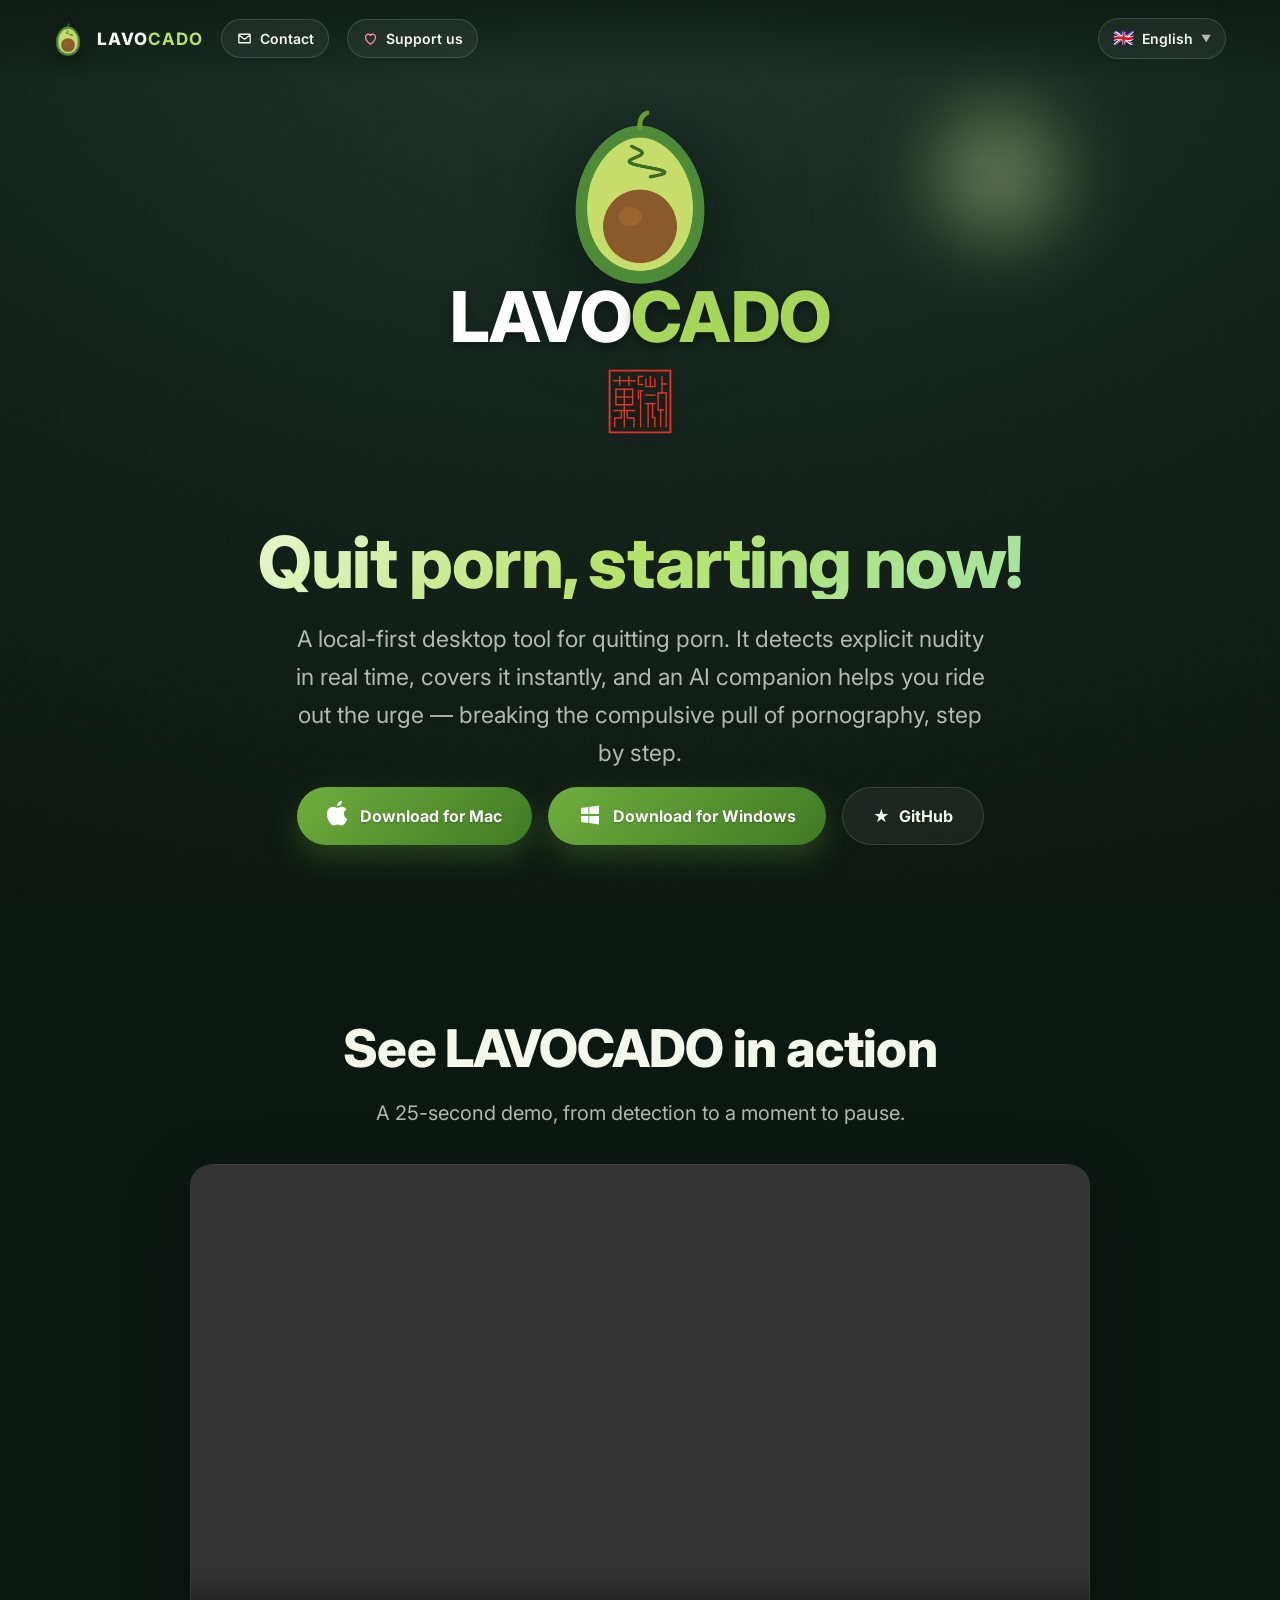
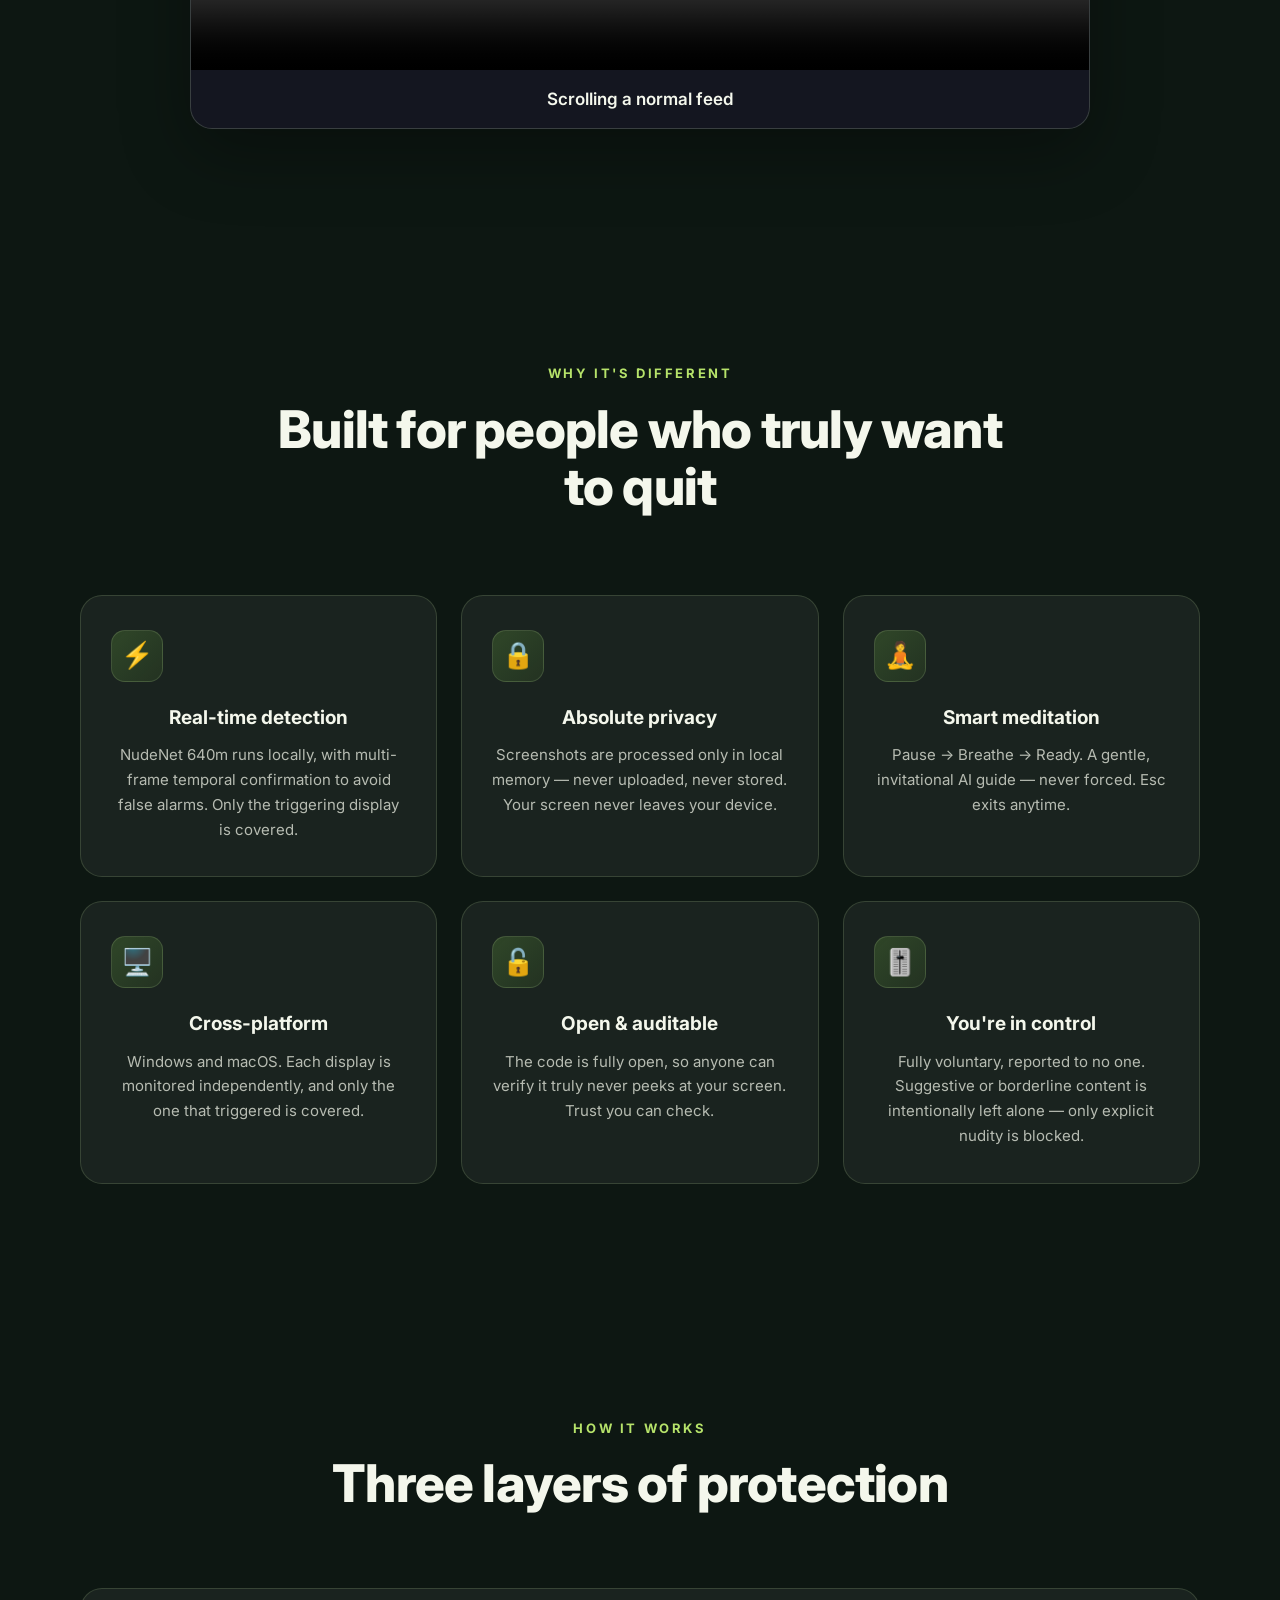
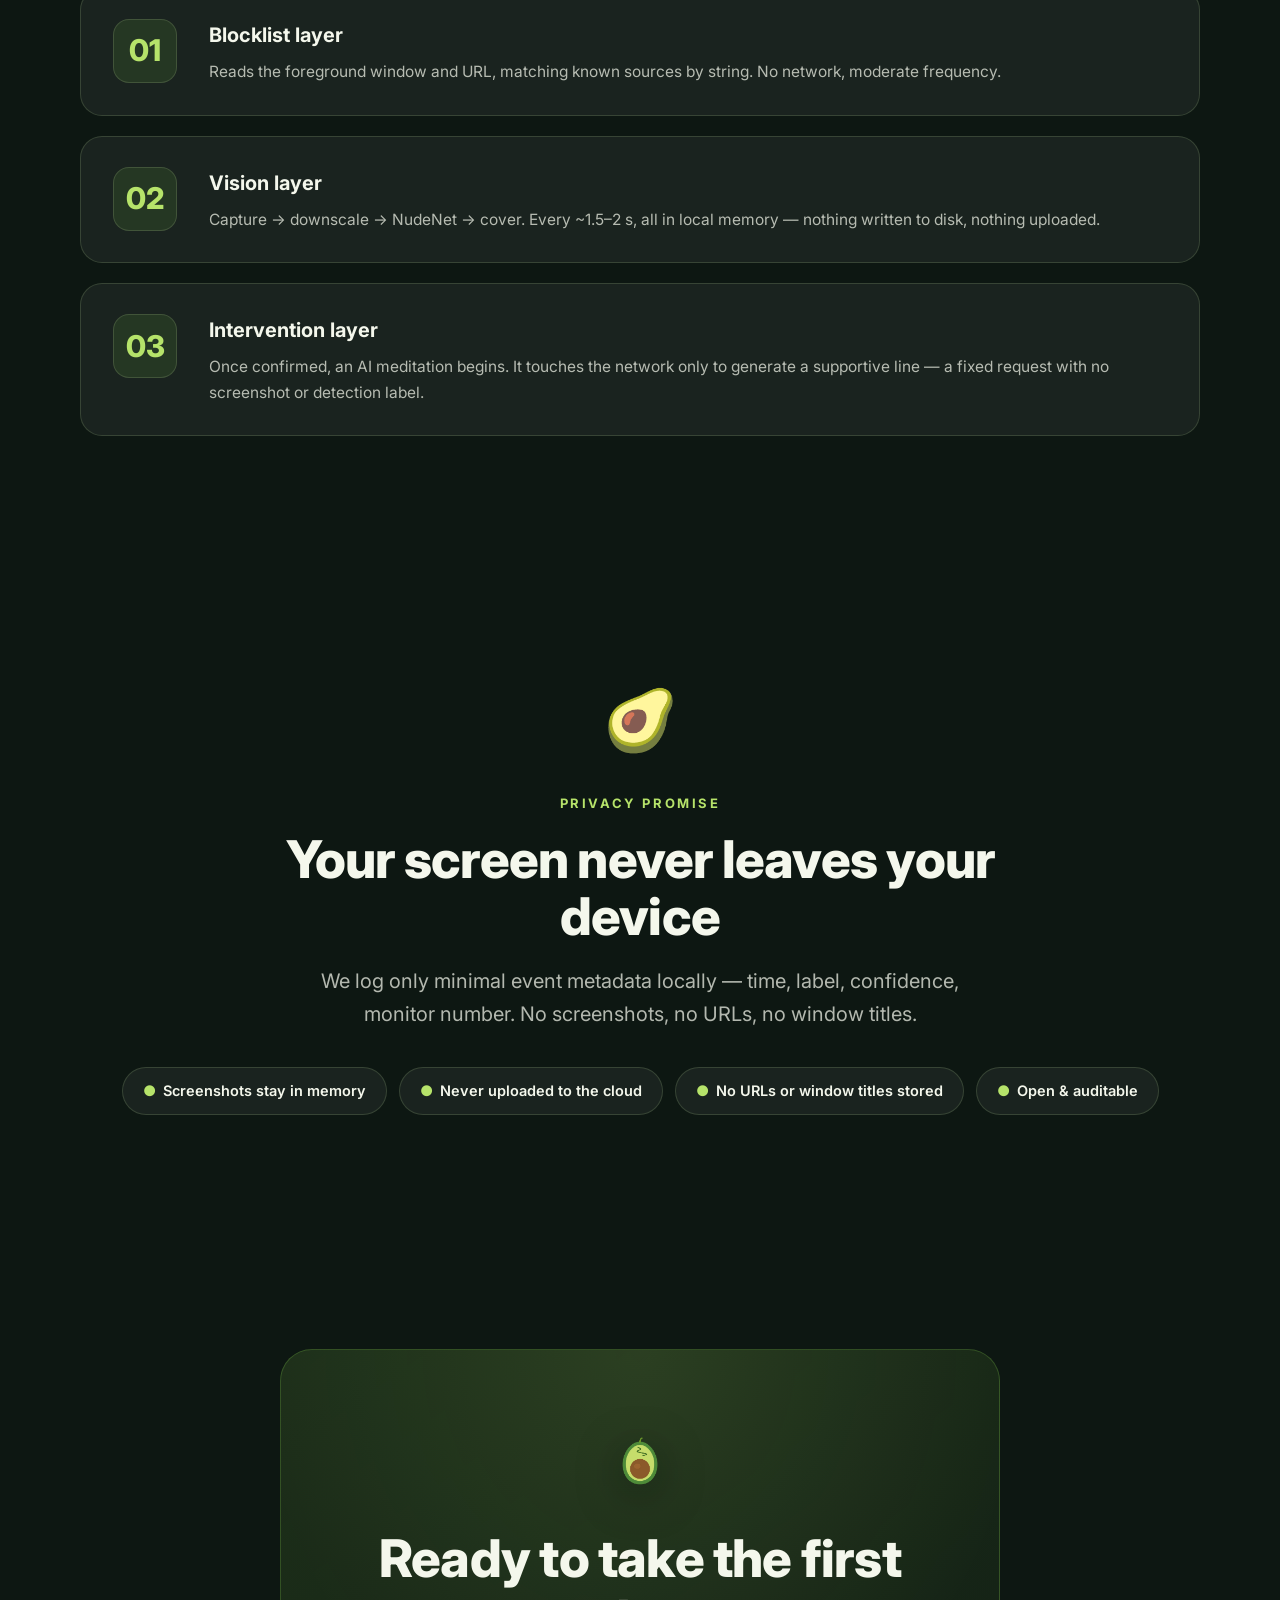
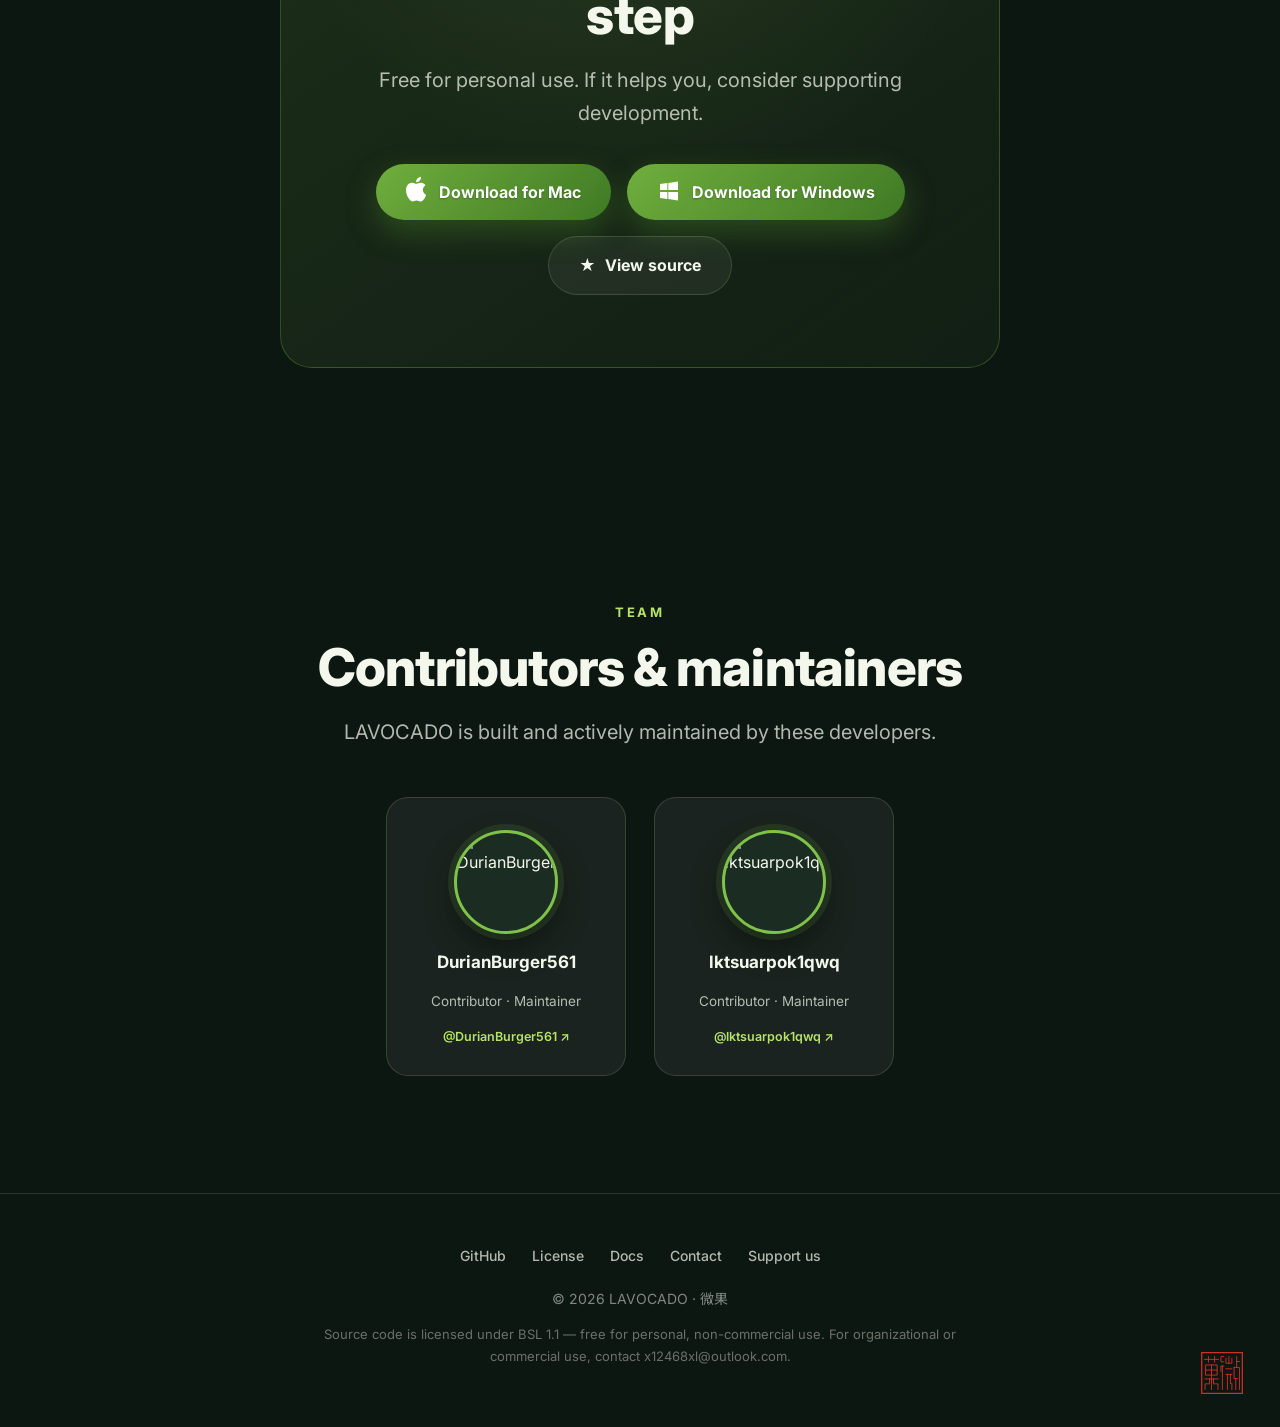
==== commit 856dbd72: "Add localized demo video to website" ====
--- a/docs/index.html
+++ b/docs/index.html
@@ -123,6 +123,11 @@
   .sec-lead{font-size:clamp(16px,2.2vw,20px);color:var(--mist);max-width:660px;font-weight:400}
   .center{text-align:center;display:flex;flex-direction:column;align-items:center}
   .center .sec-title,.center .sec-lead{margin-left:auto;margin-right:auto}
+
+  .demo-section{padding-top:clamp(70px,10vw,120px)}
+  .demo-frame{width:min(100%,900px);margin-top:34px;border:1px solid var(--card-brd);border-radius:var(--radius);overflow:hidden;background:#1c1e2c;box-shadow:0 24px 70px rgba(0,0,0,.32)}
+  .demo-video{display:block;width:100%;height:auto;aspect-ratio:16/9;background:#1c1e2c}
+  .demo-caption{min-height:3.4em;display:flex;align-items:center;justify-content:center;padding:14px 24px;text-align:center;color:var(--cream);font-size:clamp(14px,2vw,17px);font-weight:600;line-height:1.45;background:rgba(0,0,0,.28)}
 
   .pillars{display:grid;grid-template-columns:1fr 1fr;gap:26px;margin-top:60px}
   .pillar{padding:42px 38px;border-radius:var(--radius);background:var(--card);border:1px solid var(--card-brd);position:relative;overflow:hidden}
@@ -321,10 +326,23 @@
   <p class="tag" data-i18n="hero_tag">本地优先的桌面戒色工具。实时识别明确裸露、即时遮挡，再由 AI 陪你平稳渡过冲动——帮你一步步摆脱对色情的强迫性依赖。</p>
   <div class="cta">
     <a href="https://github.com/DurianBurger561/LAVOCADO/releases/latest/download/LAVOCADO-macOS.zip" class="btn btn-primary btn-dl"><svg class="os-ic" viewBox="4.4 2.6 15.4 19.6" aria-hidden="true"><path fill="currentColor" d="M16.37 12.68c-.02-2.29 1.87-3.39 1.95-3.44-1.06-1.55-2.71-1.77-3.3-1.79-1.4-.14-2.74.83-3.45.83-.71 0-1.81-.81-2.97-.79-1.53.02-2.94.89-3.73 2.26-1.59 2.76-.41 6.84 1.14 9.08.76 1.1 1.66 2.33 2.84 2.28 1.14-.05 1.57-.74 2.95-.74 1.38 0 1.76.74 2.97.71 1.23-.02 2.01-1.11 2.76-2.22.87-1.27 1.23-2.51 1.25-2.57-.03-.01-2.39-.92-2.41-3.64zM14.12 5.95c.63-.76 1.05-1.82.94-2.88-.9.04-2 .6-2.65 1.36-.58.67-1.09 1.75-.95 2.79 1 .08 2.03-.51 2.66-1.27z"/></svg><span data-i18n="dl_mac">Mac 下载</span></a>
-    <a href="https://github.com/DurianBurger561/LAVOCADO/releases/latest/download/LAVOCADO-Windows.zip" class="btn btn-primary btn-dl"><svg class="os-ic" viewBox="0 0 24 24" aria-hidden="true"><path fill="currentColor" d="M3 5.1 10.4 4v7.1H3zm0 13.8 7.4 1.1v-7H3zm8.3 1.2L21 21.5v-8.4h-9.7zm0-16.2v7.2H21V2.5z"/></svg><span data-i18n="dl_win">Windows 下载</span></a>
+    <a href="https://github.com/DurianBurger561/LAVOCADO/releases/latest/download/LAVOCADO-Windows-Setup.exe" class="btn btn-primary btn-dl"><svg class="os-ic" viewBox="0 0 24 24" aria-hidden="true"><path fill="currentColor" d="M3 5.1 10.4 4v7.1H3zm0 13.8 7.4 1.1v-7H3zm8.3 1.2L21 21.5v-8.4h-9.7zm0-16.2v7.2H21V2.5z"/></svg><span data-i18n="dl_win">Windows 下载</span></a>
     <a href="https://github.com/DurianBurger561/LAVOCADO" target="_blank" rel="noopener" class="btn btn-ghost"><span>★</span><span data-i18n="hero_cta2">GitHub 源码</span></a>
   </div>
 </header>
+
+<section class="demo-section" id="demo">
+  <div class="wrap center">
+    <h2 class="sec-title reveal" data-i18n="demo_title">看看 LAVOCADO 如何工作</h2>
+    <p class="sec-lead reveal d1" data-i18n="demo_lead">25 秒演示：从识别画面到帮你停下冲动。</p>
+    <div class="demo-frame reveal d2">
+      <video id="demoVideo" class="demo-video" controls playsinline preload="metadata" aria-describedby="demoCaption">
+        <source src="lavocado-demo.mp4" type="video/mp4">
+      </video>
+      <p class="demo-caption" id="demoCaption" aria-live="off">浏览普通信息流</p>
+    </div>
+  </div>
+</section>
 
 <section>
   <div class="wrap center">
@@ -378,7 +396,7 @@
       <p class="sec-lead" style="margin:16px auto 34px" data-i18n="final_lead">免费，供个人使用。如果它帮到了你，欢迎支持开发。</p>
       <div class="cta" style="justify-content:center">
         <a href="https://github.com/DurianBurger561/LAVOCADO/releases/latest/download/LAVOCADO-macOS.zip" class="btn btn-primary btn-dl"><svg class="os-ic" viewBox="4.4 2.6 15.4 19.6" aria-hidden="true"><path fill="currentColor" d="M16.37 12.68c-.02-2.29 1.87-3.39 1.95-3.44-1.06-1.55-2.71-1.77-3.3-1.79-1.4-.14-2.74.83-3.45.83-.71 0-1.81-.81-2.97-.79-1.53.02-2.94.89-3.73 2.26-1.59 2.76-.41 6.84 1.14 9.08.76 1.1 1.66 2.33 2.84 2.28 1.14-.05 1.57-.74 2.95-.74 1.38 0 1.76.74 2.97.71 1.23-.02 2.01-1.11 2.76-2.22.87-1.27 1.23-2.51 1.25-2.57-.03-.01-2.39-.92-2.41-3.64zM14.12 5.95c.63-.76 1.05-1.82.94-2.88-.9.04-2 .6-2.65 1.36-.58.67-1.09 1.75-.95 2.79 1 .08 2.03-.51 2.66-1.27z"/></svg><span data-i18n="dl_mac">Mac 下载</span></a>
-    <a href="https://github.com/DurianBurger561/LAVOCADO/releases/latest/download/LAVOCADO-Windows.zip" class="btn btn-primary btn-dl"><svg class="os-ic" viewBox="0 0 24 24" aria-hidden="true"><path fill="currentColor" d="M3 5.1 10.4 4v7.1H3zm0 13.8 7.4 1.1v-7H3zm8.3 1.2L21 21.5v-8.4h-9.7zm0-16.2v7.2H21V2.5z"/></svg><span data-i18n="dl_win">Windows 下载</span></a>
+    <a href="https://github.com/DurianBurger561/LAVOCADO/releases/latest/download/LAVOCADO-Windows-Setup.exe" class="btn btn-primary btn-dl"><svg class="os-ic" viewBox="0 0 24 24" aria-hidden="true"><path fill="currentColor" d="M3 5.1 10.4 4v7.1H3zm0 13.8 7.4 1.1v-7H3zm8.3 1.2L21 21.5v-8.4h-9.7zm0-16.2v7.2H21V2.5z"/></svg><span data-i18n="dl_win">Windows 下载</span></a>
         <a href="https://github.com/DurianBurger561/LAVOCADO" target="_blank" rel="noopener" class="btn btn-ghost"><span>★</span><span data-i18n="final_cta2">查看源码</span></a>
       </div>
     </div>
@@ -941,6 +959,35 @@
   foot_license:"الشيفرة المصدرية مرخّصة بموجب BSL 1.1 — مجّانية للاستخدام الشخصي غير التجاري. للاستخدام المؤسّسي أو التجاري، تواصل عبر x12468xl@outlook.com."}
 };
 
+const DEMO_I18N={
+  "zh":{"title":"看看 LAVOCADO 如何工作","lead":"25 秒演示：从识别画面到帮你停下冲动。","captions":["浏览普通信息流","出现可能触发冲动的内容","在本机识别后，立即遮挡画面","短暂停顿，然后由你决定下一步","可选的 AI 对话：离线可用，不保存内容","接着是一分钟的打字冥想","LAVOCADO：在你的设备上识别并遮挡色情内容"]},
+  "zh-Hant":{"title":"看看 LAVOCADO 如何運作","lead":"25 秒示範：從辨識畫面到幫你停下衝動。","captions":["瀏覽一般動態消息","出現可能引發衝動的內容","在裝置上辨識後，立即遮擋畫面","短暫停頓，然後由你決定下一步","可選的 AI 對話：離線可用，不儲存內容","接著是一分鐘的打字冥想","LAVOCADO：在你的裝置上辨識並遮擋色情內容"]},
+  "en":{"title":"See LAVOCADO in action","lead":"A 25-second demo, from detection to a moment to pause.","captions":["Scrolling a normal feed","A suggestive post appears","Detected on-device; the screen is covered","A short pause, then you choose what comes next","Optional AI check-in: works offline, never saved","Then a one-minute typing meditation","LAVOCADO detects and covers porn on your device"]},
+  "ja":{"title":"LAVOCADO の動きを見る","lead":"検知からひと呼吸おくまで、25 秒のデモ。","captions":["通常のフィードをスクロール","刺激の強い投稿が表示される","端末内で検知し、画面をすぐに覆う","少し立ち止まり、次は自分で選ぶ","任意の AI チェックイン：オフラインで利用でき、保存されない","続いて 1 分間のタイピング瞑想","LAVOCADO：端末上でポルノを検知して覆う"]},
+  "ko":{"title":"LAVOCADO 작동 영상 보기","lead":"감지부터 잠시 멈추는 순간까지, 25초 데모입니다.","captions":["일반 피드를 스크롤합니다","자극적인 게시물이 나타납니다","기기에서 감지한 뒤 화면을 즉시 가립니다","잠시 멈춘 후 다음 행동은 직접 선택합니다","선택형 AI 대화: 오프라인에서도 작동하고 저장되지 않습니다","이어서 1분 타이핑 명상을 합니다","LAVOCADO: 기기에서 음란물을 감지하고 가립니다"]},
+  "fr":{"title":"Découvrez LAVOCADO en action","lead":"Une démo de 25 secondes, de la détection à une pause.","captions":["Défilement d’un fil ordinaire","Une publication suggestive apparaît","Détection sur l’appareil ; l’écran est aussitôt masqué","Une courte pause, puis vous choisissez la suite","Échange facultatif avec l’IA : fonctionne hors ligne, sans enregistrement","Puis une minute de méditation par la frappe","LAVOCADO détecte et masque le porno sur votre appareil"]},
+  "de":{"title":"LAVOCADO in Aktion ansehen","lead":"Eine 25-Sekunden-Demo: von der Erkennung bis zur kurzen Pause.","captions":["Durch einen normalen Feed scrollen","Ein anzüglicher Beitrag erscheint","Lokal erkannt; der Bildschirm wird sofort verdeckt","Eine kurze Pause, dann entscheidest du, wie es weitergeht","Optionaler KI-Check-in: funktioniert offline und wird nicht gespeichert","Danach folgt eine einminütige Tippmeditation","LAVOCADO erkennt und verdeckt Pornos auf deinem Gerät"]},
+  "it":{"title":"Guarda LAVOCADO in azione","lead":"Una demo di 25 secondi, dal rilevamento a una breve pausa.","captions":["Scorri un normale feed","Compare un post allusivo","Rilevato sul dispositivo; lo schermo viene subito coperto","Una breve pausa, poi decidi tu cosa fare","Conversazione AI facoltativa: funziona offline e non viene salvata","Poi un minuto di meditazione digitata","LAVOCADO rileva e copre i porno sul tuo dispositivo"]},
+  "es":{"title":"Mira LAVOCADO en acción","lead":"Una demo de 25 segundos: de la detección a una pausa.","captions":["Desplazándote por un feed normal","Aparece una publicación sugerente","Se detecta en el dispositivo y se tapa la pantalla","Una breve pausa; después tú decides qué hacer","Consulta opcional con IA: funciona sin conexión y no se guarda","Luego, un minuto de meditación escribiendo","LAVOCADO detecta y tapa porno en tu dispositivo"]},
+  "pt":{"title":"Veja o LAVOCADO em ação","lead":"Uma demonstração de 25 segundos, da deteção a uma pausa.","captions":["A percorrer um feed normal","Surge uma publicação sugestiva","Detetado no dispositivo; o ecrã é tapado de imediato","Uma breve pausa; depois decides o que fazer","Conversa opcional com IA: funciona offline e não é guardada","Depois, um minuto de meditação a escrever","O LAVOCADO deteta e tapa pornografia no teu dispositivo"]},
+  "th":{"title":"ดู LAVOCADO ทำงานจริง","lead":"วิดีโอสาธิต 25 วินาที ตั้งแต่ตรวจพบจนถึงช่วงหยุดพัก","captions":["เลื่อนดูฟีดตามปกติ","โพสต์ที่อาจกระตุ้นความรู้สึกปรากฏขึ้น","ตรวจพบบนอุปกรณ์ แล้วปิดบังหน้าจอทันที","หยุดพักสั้น ๆ แล้วคุณเลือกเองว่าจะทำอะไรต่อ","พูดคุยกับ AI ได้ตามต้องการ: ใช้ออฟไลน์ได้และไม่บันทึกข้อความ","จากนั้นฝึกสมาธิด้วยการพิมพ์หนึ่งนาที","LAVOCADO ตรวจจับและปิดบังสื่อลามกบนอุปกรณ์ของคุณ"]},
+  "hi":{"title":"LAVOCADO को काम करते देखें","lead":"25 सेकंड का डेमो: पहचान से लेकर ठहरने के एक पल तक।","captions":["सामान्य फ़ीड देख रहे हैं","एक उत्तेजक पोस्ट दिखाई देती है","डिवाइस पर पहचान कर स्क्रीन तुरंत ढक दी जाती है","थोड़ा ठहरें, फिर अगला कदम आप चुनें","वैकल्पिक AI बातचीत: ऑफ़लाइन चलती है, सहेजी नहीं जाती","फिर एक मिनट का टाइपिंग ध्यान","LAVOCADO आपके डिवाइस पर पोर्न पहचानता और ढकता है"]},
+  "ru":{"title":"Посмотрите LAVOCADO в действии","lead":"25-секундное демо: от обнаружения до короткой паузы.","captions":["Прокручиваем обычную ленту","Появляется провокационный пост","Обнаружено на устройстве; экран сразу закрыт","Короткая пауза, а дальше решаете вы","Необязательный диалог с ИИ: работает офлайн и не сохраняется","Затем минута медитации с набором текста","LAVOCADO обнаруживает и закрывает порно на вашем устройстве"]},
+  "ar":{"title":"شاهد LAVOCADO أثناء العمل","lead":"عرض مدته 25 ثانية، من الاكتشاف إلى لحظة للتوقف.","captions":["تصفح موجز عادي","يظهر منشور مثير","يُكتشف المحتوى على الجهاز وتُغطّى الشاشة فورًا","استراحة قصيرة، ثم تختار خطوتك التالية","محادثة اختيارية مع الذكاء الاصطناعي: تعمل دون اتصال ولا تُحفظ","ثم دقيقة من التأمل بالكتابة","يرصد LAVOCADO المحتوى الإباحي ويحجبه على جهازك"]}
+};
+const demoVideo=document.getElementById("demoVideo");
+const demoCaption=document.getElementById("demoCaption");
+const demoCueTimes=[0,1.5,3,7,9,17.5,20];
+function updateDemoCaption(){
+  const lang=document.documentElement.lang;
+  const captions=(DEMO_I18N[lang]||DEMO_I18N.en).captions;
+  let cue=0;
+  for(let i=1;i<demoCueTimes.length;i++)if(demoVideo.currentTime>=demoCueTimes[i])cue=i;
+  demoCaption.textContent=captions[cue];
+  demoCaption.lang=lang;
+}
+["timeupdate","seeked","loadedmetadata","ended"].forEach(event=>demoVideo.addEventListener(event,updateDemoCaption));
+
 function setLang(code){
   const d=I18N[code];if(!d)return;
   document.body.setAttribute("lang",code);
@@ -949,6 +996,9 @@
   document.querySelectorAll("[data-i18n]").forEach(el=>{const k=el.getAttribute("data-i18n");if(d[k]!==undefined)el.textContent=d[k];});
   document.getElementById("curFlag").textContent=d.flag;
   document.getElementById("curName").textContent=d.name;
+  document.querySelector("[data-i18n=demo_title]").textContent=DEMO_I18N[code].title;
+  document.querySelector("[data-i18n=demo_lead]").textContent=DEMO_I18N[code].lead;
+  updateDemoCaption();
   document.querySelectorAll(".lang-menu button").forEach(b=>b.classList.toggle("active",b.getAttribute("data-lang")===code));
   try{localStorage.setItem("lavocado_lang",code)}catch(e){}
 }
@@ -1049,7 +1099,10 @@
 
 (function(){
   let s;try{s=localStorage.getItem("lavocado_lang")}catch(e){}
-  if(!s){const L=navigator.language||"zh",b=L.slice(0,2);s=/^zh-(TW|HK|MO|Hant)/i.test(L)?"zh-Hant":(["zh","en","ja","ko","th","hi","fr","de","it","es","pt","ru","ar"].includes(b)?b:"zh");}
+  if(!s){const SUP=["zh","en","ja","ko","th","hi","fr","de","it","es","pt","ru","ar"];
+    const prefs=(navigator.languages&&navigator.languages.length?navigator.languages:[navigator.language||"en"]);
+    for(const L of prefs){if(/^zh-(TW|HK|MO|Hant)/i.test(L)){s="zh-Hant";break;}const b=String(L).slice(0,2).toLowerCase();if(SUP.includes(b)){s=b;break;}}
+    if(!s)s="en";}
   if(!I18N[s])s="zh";
   setLang(s);
 })();
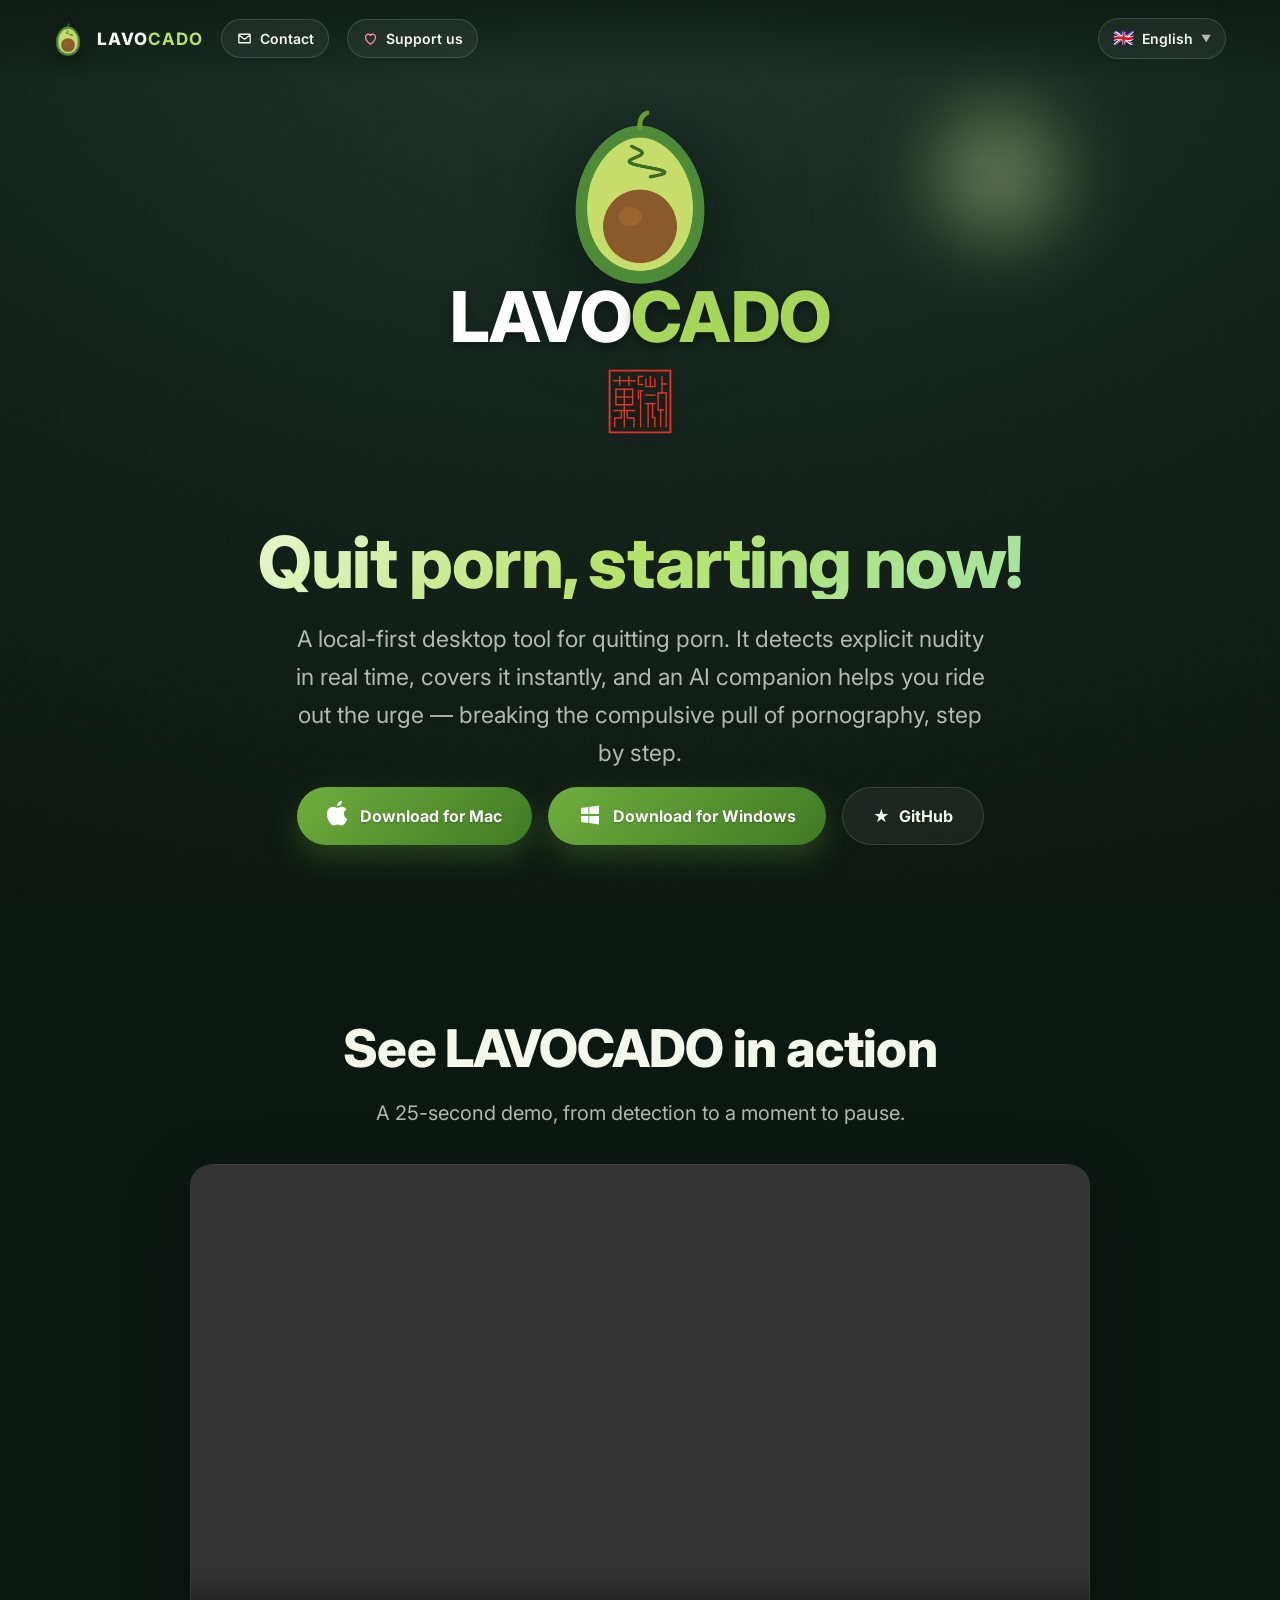
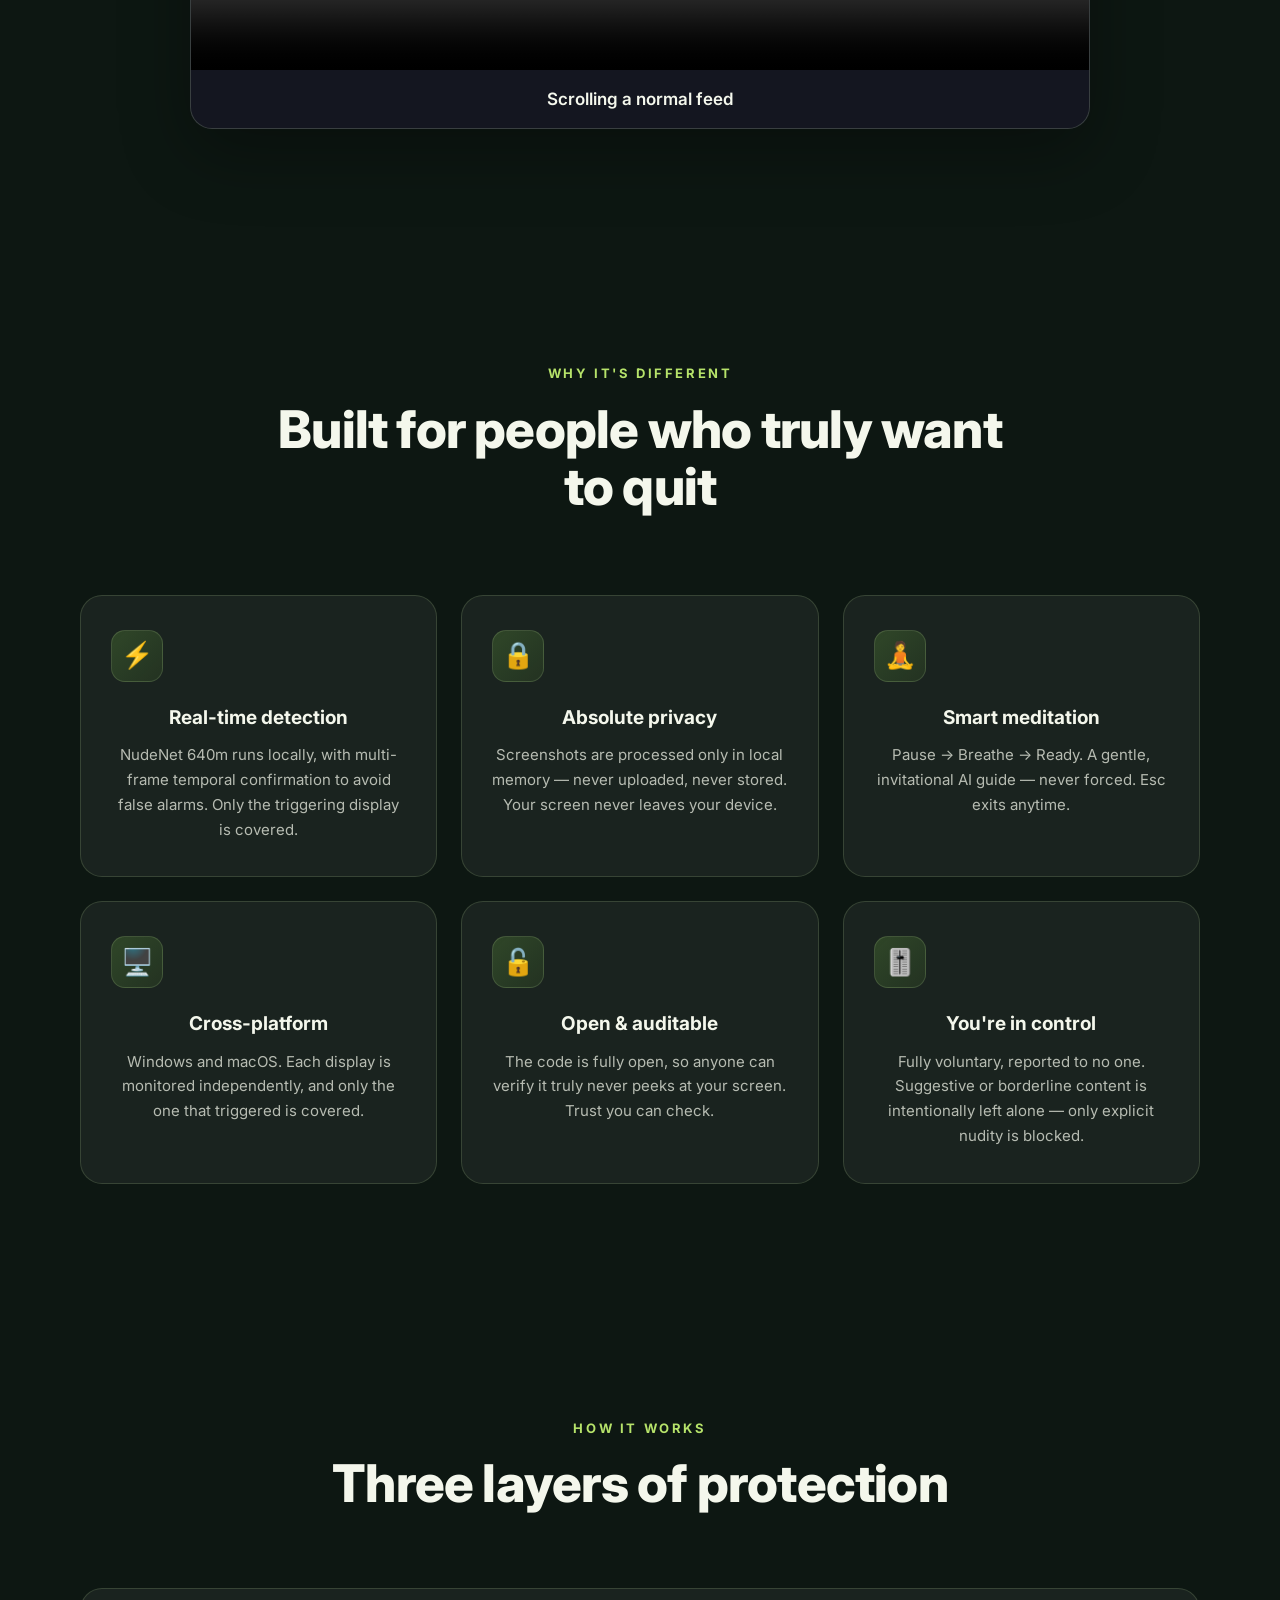
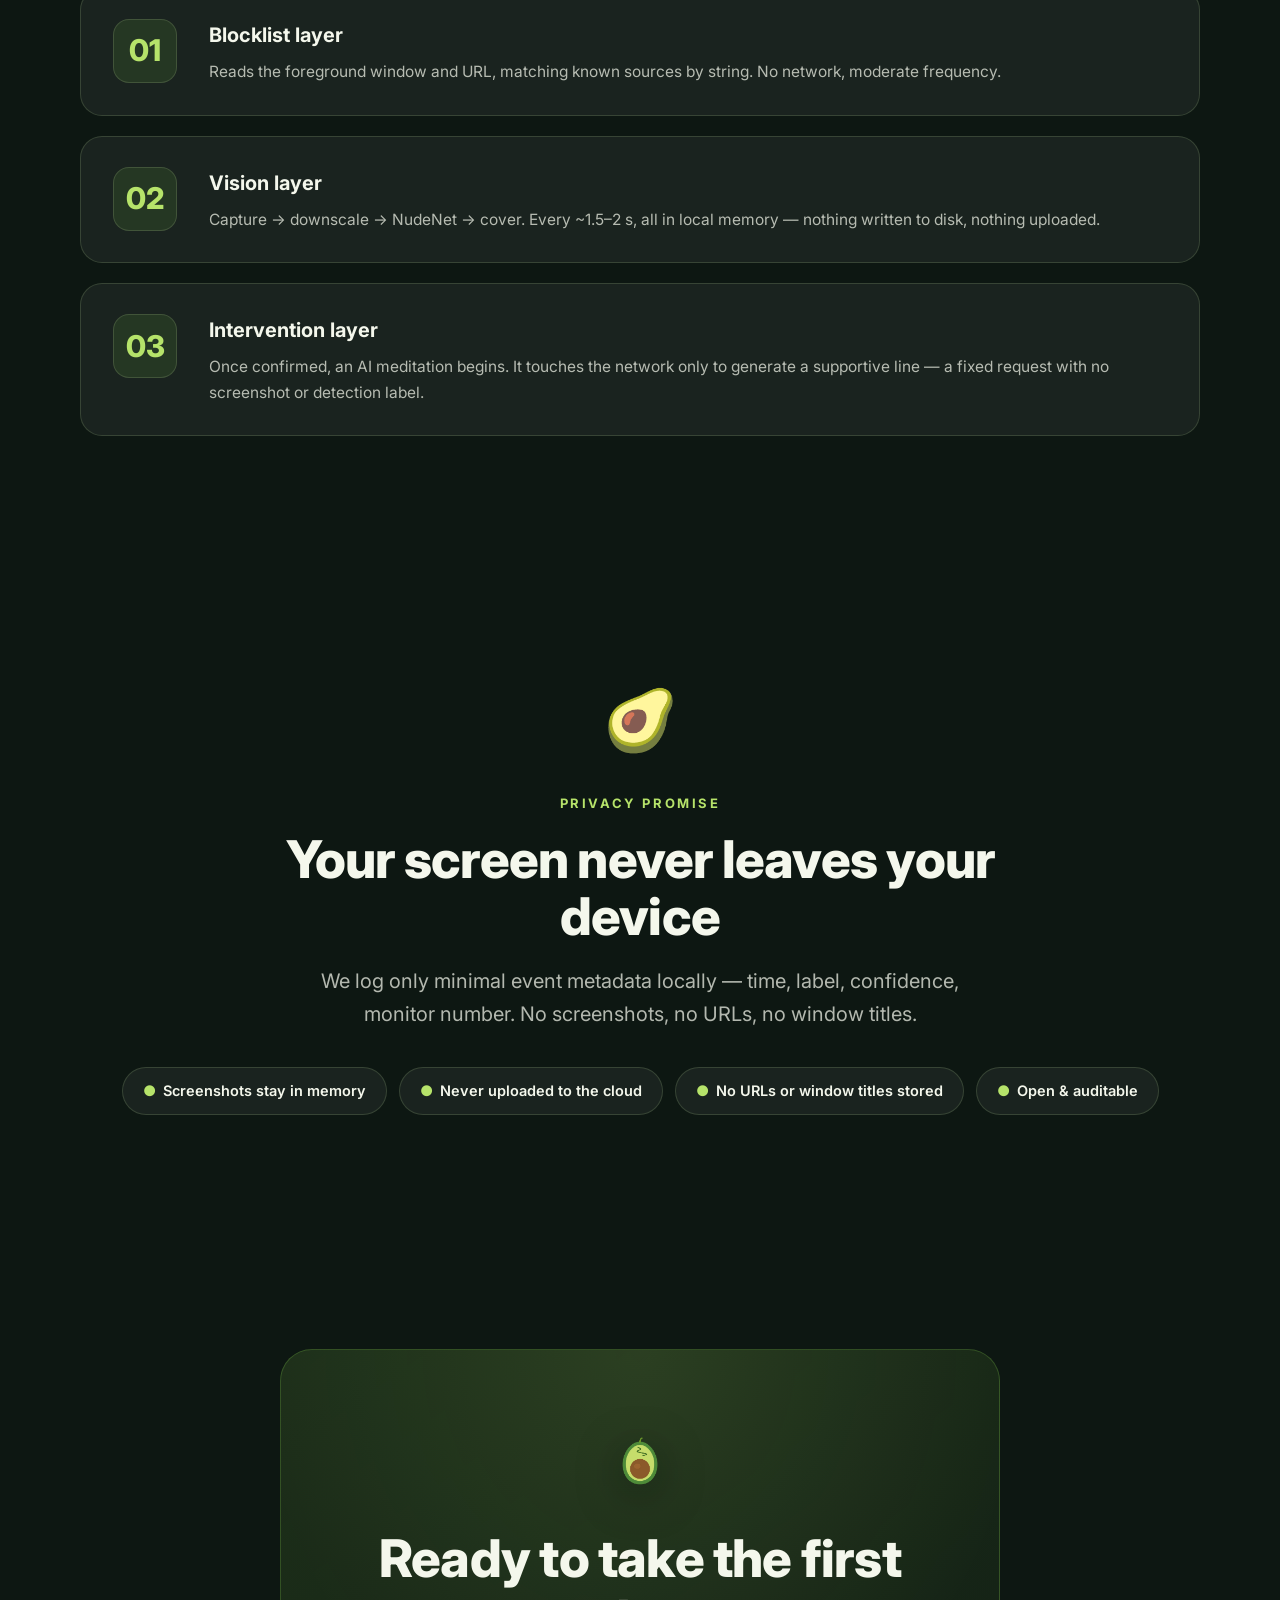
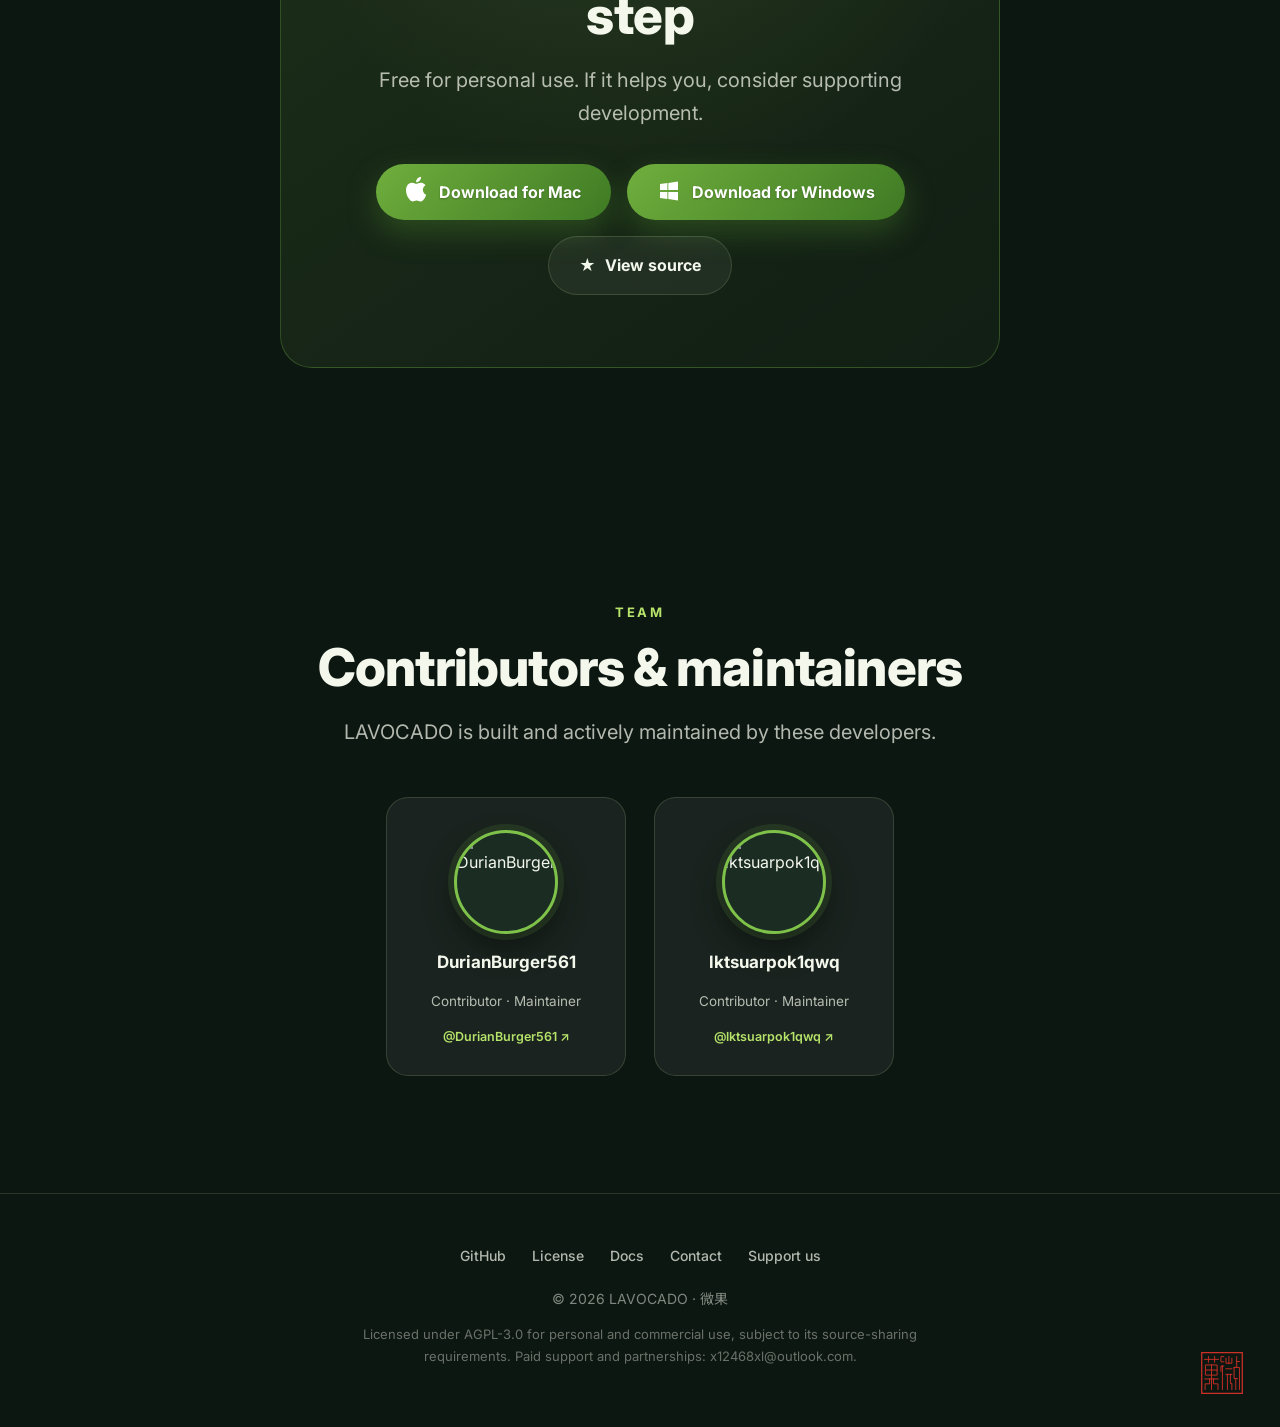
==== commit 68673b06: "Release 1.0.4 with AGPL licensing and bounded desktop CPU usage" ====
--- a/docs/index.html
+++ b/docs/index.html
@@ -484,7 +484,7 @@
     <a href="#support" data-open-support data-i18n="nav_support">支持我们</a>
   </div>
   <p>© 2026 LAVOCADO · 微果</p>
-  <p class="license" data-i18n="foot_license" style="margin-top:12px">源代码采用 BSL 1.1 授权，个人非商业使用免费；机构或商业使用请联系 x12468xl@outlook.com。</p>
+  <p class="license" data-i18n="foot_license" style="margin-top:12px">采用 AGPL-3.0 开源许可，允许个人及商业使用；修改与分发须遵守相应开源义务。付费支持与合作：x12468xl@outlook.com。</p>
   <img src="seal.svg" alt="微果" class="foot-seal" width="44" height="44">
 </footer>
 
@@ -516,7 +516,7 @@
   final_title:"准备好，迈出戒色的第一步",final_lead:"免费，供个人使用。如果它帮到了你，欢迎支持开发。",
   final_cta1:"前往下载",final_cta2:"查看源码",
   foot_gh:"GitHub",foot_lic:"许可协议",foot_doc:"文档",foot_contact:"联系我们",
-  foot_license:"源代码采用 BSL 1.1 授权，个人非商业使用免费；机构或商业使用请联系 x12468xl@outlook.com。"},
+  foot_license:"采用 AGPL-3.0 开源许可，允许个人及商业使用；修改与分发须遵守相应开源义务。付费支持与合作：x12468xl@outlook.com。"},
 
  "zh-Hant":{flag:"🇭🇰",name:"繁體中文",nav_support:"支持我們",sup_title:"支持我們",sup_desc:"選擇適合你的打賞方式",sup_intl:"信用卡 / 電子錢包",sup_intl_sub:"透過 Ko-fi 安全付款",sup_wx:"微信讚賞",sup_wx_sub:"適合中國內地用戶",sup_copy:"如果 LAVOCADO 對你有幫助、用得順手，歡迎打賞支持我們。你的每一份心意，都是我們繼續做下去的動力。",sup_btn:"打賞",sup_back:"返回",sup_wx_soon:"打開微信「掃一掃」，掃描上方二維碼即可打賞。",nav_contact:"聯絡我們",contact_title:"聯絡我們",contact_desc:"廣告投放、商務合作，或者想加入開發，都歡迎透過以下電郵與我們聯絡。",contact_label:"聯絡電郵",contact_copy:"複製電郵",contact_copied:"已複製",contact_mail:"發送電郵",team_eyebrow:"團隊",team_title:"開發與維護人員",team_lead:"LAVOCADO 由以下開發者打造，並持續維護。",team_role:"貢獻者 · 軟件維護者",dl_mac:"Mac 下載",dl_win:"Windows 下載",
   hero_title:"戒掉色情，從現在開始！",
@@ -543,7 +543,7 @@
   final_title:"準備好，邁出戒色的第一步",final_lead:"免費，供個人使用。如果它幫到了你，歡迎支持開發。",
   final_cta1:"前往下載",final_cta2:"查看原始碼",
   foot_gh:"GitHub",foot_lic:"許可協議",foot_doc:"說明文件",foot_contact:"聯繫我們",
-  foot_license:"源代碼採用 BSL 1.1 授權，個人非商業使用免費；機構或商業使用請聯繫 x12468xl@outlook.com。"},
+  foot_license:"採用 AGPL-3.0 開源授權，允許個人及商業使用；修改與散布須遵守相應開源義務。付費支援與合作：x12468xl@outlook.com。"},
  en:{flag:"🇬🇧",name:"English",nav_support:"Support us",sup_title:"Support us",sup_desc:"Choose how you'd like to support us",sup_intl:"Card & digital wallet",sup_intl_sub:"Secure checkout via Ko-fi",sup_wx:"WeChat Pay",sup_wx_sub:"For users in mainland China",sup_copy:"If LAVOCADO has helped you and you enjoy using it, we'd love your support with a tip. Every bit of kindness keeps us going.",sup_btn:"Tip",sup_back:"Back",sup_wx_soon:"Open WeChat and use Scan on the QR code above to send a tip.",nav_contact:"Contact",contact_title:"Contact us",contact_desc:"For advertising, business partnerships, or if you'd like to join development and help build LAVOCADO, reach us at the email below.",contact_label:"Email",contact_copy:"Copy email",contact_copied:"Copied",contact_mail:"Send email",team_eyebrow:"Team",team_title:"Contributors & maintainers",team_lead:"LAVOCADO is built and actively maintained by these developers.",team_role:"Contributor · Maintainer",dl_mac:"Download for Mac",dl_win:"Download for Windows",
   hero_title:"Quit porn, starting now!",
   hero_tag:"A local-first desktop tool for quitting porn. It detects explicit nudity in real time, covers it instantly, and an AI companion helps you ride out the urge — breaking the compulsive pull of pornography, step by step.",
@@ -569,7 +569,7 @@
   final_title:"Ready to take the first step",final_lead:"Free for personal use. If it helps you, consider supporting development.",
   final_cta1:"Go to download",final_cta2:"View source",
   foot_gh:"GitHub",foot_lic:"License",foot_doc:"Docs",foot_contact:"Contact",
-  foot_license:"Source code is licensed under BSL 1.1 — free for personal, non-commercial use. For organizational or commercial use, contact x12468xl@outlook.com."},
+  foot_license:"Licensed under AGPL-3.0 for personal and commercial use, subject to its source-sharing requirements. Paid support and partnerships: x12468xl@outlook.com."},
 
  ja:{flag:"🇯🇵",name:"日本語",nav_support:"応援する",sup_title:"開発を応援",sup_desc:"お好きな応援方法をお選びください",sup_intl:"カード・電子ウォレット",sup_intl_sub:"Ko-fi で安全にお支払い",sup_wx:"WeChat Pay",sup_wx_sub:"中国本土のユーザー向け",sup_copy:"LAVOCADO がお役に立ち、快適に使っていただけているなら、ぜひチップで応援してください。皆さまの気持ちが、私たちが開発を続ける原動力になります。",sup_btn:"チップを送る",sup_back:"戻る",sup_wx_soon:"WeChat の「スキャン」で上の QR コードを読み取ってください。",nav_contact:"お問い合わせ",contact_title:"お問い合わせ",contact_desc:"広告掲載やビジネス提携のご相談、また LAVOCADO の開発に参加したい方も、以下のメールアドレスまでお気軽にご連絡ください。",contact_label:"メールアドレス",contact_copy:"コピー",contact_copied:"コピーしました",contact_mail:"メールを送る",team_eyebrow:"チーム",team_title:"コントリビューターとメンテナー",team_lead:"LAVOCADO は以下の開発者が開発し、継続的にメンテナンスしています。",team_role:"コントリビューター · メンテナー",dl_mac:"Mac版ダウンロード",dl_win:"Windows版ダウンロード",
   hero_title:"ポルノをやめよう、今すぐ！",
@@ -596,7 +596,7 @@
   final_title:"さあ、最初の一歩を",final_lead:"個人利用は無料。役に立ったら、開発の支援をご検討ください。",
   final_cta1:"ダウンロードへ",final_cta2:"ソースを見る",
   foot_gh:"GitHub",foot_lic:"ライセンス",foot_doc:"ドキュメント",foot_contact:"お問い合わせ",
-  foot_license:"ソースコードは BSL 1.1 ライセンス。個人の非商用利用は無料です。組織・商用利用は x12468xl@outlook.com までご連絡ください。"},
+  foot_license:"AGPL-3.0 の下で個人・商用利用が可能です。変更・配布にはソース公開等の条件が適用されます。有料サポート・提携：x12468xl@outlook.com。"},
 
  ko:{flag:"🇰🇷",name:"한국어",nav_support:"후원하기",sup_title:"후원하기",sup_desc:"원하시는 후원 방법을 선택하세요",sup_intl:"카드 · 간편결제",sup_intl_sub:"Ko-fi로 안전하게 결제",sup_wx:"WeChat 후원",sup_wx_sub:"중국 본토 사용자용",sup_copy:"LAVOCADO가 도움이 되고 편리하게 쓰고 계신다면, 후원으로 응원해 주세요. 여러분의 마음 하나하나가 저희가 계속 개발할 수 있는 힘이 됩니다.",sup_btn:"후원하기",sup_back:"뒤로",sup_wx_soon:"WeChat의 '스캔'으로 위 QR 코드를 스캔해 후원해 주세요.",nav_contact:"문의하기",contact_title:"문의하기",contact_desc:"광고 및 비즈니스 제휴 문의는 물론, LAVOCADO 개발에 함께하고 싶으신 분도 아래 이메일로 연락해 주세요.",contact_label:"이메일",contact_copy:"이메일 복사",contact_copied:"복사됨",contact_mail:"메일 보내기",team_eyebrow:"팀",team_title:"기여자 및 관리자",team_lead:"LAVOCADO는 아래 개발자들이 만들고 꾸준히 관리하고 있습니다.",team_role:"기여자 · 소프트웨어 관리자",dl_mac:"Mac용 다운로드",dl_win:"Windows용 다운로드",
   hero_title:"포르노를 끊으세요, 지금부터!",
@@ -623,7 +623,7 @@
   final_title:"이제, 첫걸음을 내디뎌 보세요",final_lead:"개인 사용은 무료입니다. 도움이 되었다면 개발을 응원해 주세요.",
   final_cta1:"다운로드로 이동",final_cta2:"소스 보기",
   foot_gh:"GitHub",foot_lic:"라이선스",foot_doc:"문서",foot_contact:"문의",
-  foot_license:"소스 코드는 BSL 1.1 라이선스로 제공됩니다. 개인 비상업적 사용은 무료이며, 기관·상업적 사용은 x12468xl@outlook.com으로 문의해 주세요."},
+  foot_license:"AGPL-3.0에 따라 개인 및 상업적 이용이 가능합니다. 수정·배포 시 소스 공개 등 라이선스 의무를 준수해야 합니다. 유료 지원 및 제휴: x12468xl@outlook.com."},
 
  fr:{flag:"🇫🇷",name:"Français",nav_support:"Nous soutenir",sup_title:"Nous soutenir",sup_desc:"Choisissez votre mode de soutien",sup_intl:"Carte et portefeuille numérique",sup_intl_sub:"Paiement sécurisé via Ko-fi",sup_wx:"WeChat Pay",sup_wx_sub:"Pour les utilisateurs en Chine continentale",sup_copy:"Si LAVOCADO vous a aidé et que vous aimez l'utiliser, soutenez-nous avec un pourboire. Chaque geste nous aide à continuer.",sup_btn:"Laisser un pourboire",sup_back:"Retour",sup_wx_soon:"Ouvrez WeChat et scannez le code QR ci-dessus pour laisser un pourboire.",nav_contact:"Contact",contact_title:"Nous contacter",contact_desc:"Pour la publicité, les partenariats commerciaux, ou si vous souhaitez rejoindre le développement de LAVOCADO, écrivez-nous à l'adresse ci-dessous.",contact_label:"E-mail",contact_copy:"Copier l'e-mail",contact_copied:"Copié",contact_mail:"Envoyer un e-mail",team_eyebrow:"Équipe",team_title:"Contributeurs et mainteneurs",team_lead:"LAVOCADO est conçu et maintenu activement par ces développeurs.",team_role:"Contributeur · Mainteneur",dl_mac:"Télécharger pour Mac",dl_win:"Télécharger pour Windows",
   hero_title:"Arrêtez le porno, dès maintenant !",
@@ -650,7 +650,7 @@
   final_title:"Prêt à faire le premier pas",final_lead:"Gratuit pour un usage personnel. Si cela vous aide, pensez à soutenir le développement.",
   final_cta1:"Télécharger",final_cta2:"Voir le code",
   foot_gh:"GitHub",foot_lic:"Licence",foot_doc:"Docs",foot_contact:"Contact",
-  foot_license:"Le code source est sous licence BSL 1.1 — gratuit pour un usage personnel non commercial. Pour un usage organisationnel ou commercial, contactez x12468xl@outlook.com."},
+  foot_license:"Sous licence AGPL-3.0, pour un usage personnel ou commercial, sous réserve des obligations de partage du code source. Assistance payante et partenariats : x12468xl@outlook.com."},
 
  de:{flag:"🇩🇪",name:"Deutsch",nav_support:"Unterstützen",sup_title:"Unterstützen Sie uns",sup_desc:"Wählen Sie, wie Sie uns unterstützen möchten",sup_intl:"Karte & digitale Wallet",sup_intl_sub:"Sicher bezahlen über Ko-fi",sup_wx:"WeChat Pay",sup_wx_sub:"Für Nutzer in Festlandchina",sup_copy:"Wenn Ihnen LAVOCADO hilft und Sie es gern nutzen, freuen wir uns über ein Trinkgeld. Jede Unterstützung motiviert uns, weiterzumachen.",sup_btn:"Trinkgeld geben",sup_back:"Zurück",sup_wx_soon:"Öffnen Sie WeChat und scannen Sie den QR-Code oben, um ein Trinkgeld zu geben.",nav_contact:"Kontakt",contact_title:"Kontakt",contact_desc:"Für Werbung, Geschäftskooperationen oder wenn Sie an der Entwicklung von LAVOCADO mitwirken möchten, schreiben Sie uns an die folgende E-Mail-Adresse.",contact_label:"E-Mail",contact_copy:"E-Mail kopieren",contact_copied:"Kopiert",contact_mail:"E-Mail senden",team_eyebrow:"Team",team_title:"Mitwirkende & Maintainer",team_lead:"LAVOCADO wird von diesen Entwicklern gebaut und aktiv gepflegt.",team_role:"Mitwirkender · Maintainer",dl_mac:"Für Mac herunterladen",dl_win:"Für Windows herunterladen",
   hero_title:"Schluss mit Pornos, ab jetzt!",
@@ -677,7 +677,7 @@
   final_title:"Bereit für den ersten Schritt",final_lead:"Kostenlos für den persönlichen Gebrauch. Wenn es dir hilft, unterstütze gerne die Entwicklung.",
   final_cta1:"Zum Download",final_cta2:"Quellcode ansehen",
   foot_gh:"GitHub",foot_lic:"Lizenz",foot_doc:"Doku",foot_contact:"Kontakt",
-  foot_license:"Der Quellcode steht unter der BSL-1.1-Lizenz — kostenlos für den persönlichen, nicht-kommerziellen Gebrauch. Für organisatorische oder kommerzielle Nutzung: x12468xl@outlook.com."},
+  foot_license:"AGPL-3.0 erlaubt private und kommerzielle Nutzung unter Einhaltung der Pflichten zur Quellcodebereitstellung. Kostenpflichtiger Support und Kooperationen: x12468xl@outlook.com."},
 
  it:{flag:"🇮🇹",
   name:"Italiano",nav_support:"Sostienici",sup_title:"Sostienici",sup_desc:"Scegli come sostenerci",sup_intl:"Carta e portafoglio digitale",sup_intl_sub:"Pagamento sicuro tramite Ko-fi",sup_wx:"WeChat Pay",sup_wx_sub:"Per gli utenti della Cina continentale",sup_copy:"Se LAVOCADO ti è stato utile e ti piace usarlo, sostienici con una mancia. Ogni gesto ci dà la forza di andare avanti.",sup_btn:"Lascia una mancia",sup_back:"Indietro",sup_wx_soon:"Apri WeChat e scansiona il codice QR qui sopra per lasciare una mancia.",nav_contact:"Contatti",contact_title:"Contattaci",contact_desc:"Per pubblicità, collaborazioni commerciali o se vuoi unirti allo sviluppo di LAVOCADO, scrivici all'indirizzo email qui sotto.",contact_label:"Email",contact_copy:"Copia email",contact_copied:"Copiato",contact_mail:"Invia email",team_eyebrow:"Team",team_title:"Contributori e manutentori",team_lead:"LAVOCADO è sviluppato e mantenuto attivamente da questi sviluppatori.",team_role:"Contributore · Manutentore",dl_mac:"Scarica per Mac",dl_win:"Scarica per Windows",
@@ -703,7 +703,7 @@
   foot_doc:"Documentazione",
   foot_gh:"GitHub",
   foot_lic:"Licenza",
-  foot_license:"Il codice sorgente è distribuito con licenza BSL 1.1 — gratuito per uso personale e non commerciale. Per uso aziendale o commerciale, scrivi a x12468xl@outlook.com.",
+  foot_license:"Licenza AGPL-3.0 per uso personale e commerciale, nel rispetto degli obblighi di condivisione del codice sorgente. Supporto a pagamento e collaborazioni: x12468xl@outlook.com.",
   hero_cta1:"Scarica",
   hero_cta2:"GitHub",
   hero_tag:"Uno strumento desktop locale per smettere con la pornografia. Rileva la nudità esplicita in tempo reale, la copre all'istante e un compagno IA ti aiuta a superare l'impulso — per liberarti passo dopo passo dalla dipendenza compulsiva dal porno.",
@@ -748,7 +748,7 @@
   foot_doc:"Documentación",
   foot_gh:"GitHub",
   foot_lic:"Licencia",
-  foot_license:"El código fuente se distribuye bajo la licencia BSL 1.1 — gratis para uso personal no comercial. Para uso en organizaciones o comercial, escribe a x12468xl@outlook.com.",
+  foot_license:"Licencia AGPL-3.0 para uso personal y comercial, sujeta a las obligaciones de compartir el código fuente. Soporte de pago y colaboraciones: x12468xl@outlook.com.",
   hero_cta1:"Descargar",
   hero_cta2:"GitHub",
   hero_tag:"Una herramienta de escritorio local para dejar la pornografía. Detecta desnudez explícita en tiempo real, la tapa al instante y un compañero de IA te ayuda a superar el impulso — para liberarte paso a paso de la dependencia compulsiva al porno.",
@@ -793,7 +793,7 @@
   foot_doc:"Documentação",
   foot_gh:"GitHub",
   foot_lic:"Licença",
-  foot_license:"O código-fonte está licenciado ao abrigo da BSL 1.1 — gratuito para uso pessoal e não comercial. Para uso organizacional ou comercial, contacta x12468xl@outlook.com.",
+  foot_license:"Licença AGPL-3.0 para uso pessoal e comercial, sujeita às obrigações de partilha do código-fonte. Suporte pago e parcerias: x12468xl@outlook.com.",
   hero_cta1:"Transferir",
   hero_cta2:"GitHub",
   hero_tag:"Uma ferramenta de desktop local para deixar a pornografia. Deteta nudez explícita em tempo real, tapa-a de imediato e um companheiro de IA ajuda-te a ultrapassar o impulso — para te libertares, passo a passo, da dependência compulsiva da pornografia.",
@@ -838,7 +838,7 @@
   foot_doc:"เอกสาร",
   foot_gh:"GitHub",
   foot_lic:"สัญญาอนุญาต",
-  foot_license:"ซอร์สโค้ดใช้สัญญาอนุญาต BSL 1.1 — ใช้ฟรีสำหรับการใช้งานส่วนตัวที่ไม่ใช่เชิงพาณิชย์ สำหรับองค์กรหรือการใช้งานเชิงพาณิชย์ ติดต่อ x12468xl@outlook.com",
+  foot_license:"ใช้สัญญาอนุญาต AGPL-3.0 สำหรับการใช้งานส่วนตัวและเชิงพาณิชย์ โดยต้องปฏิบัติตามข้อกำหนดการเผยแพร่ซอร์สโค้ด ติดต่อบริการสนับสนุนแบบชำระเงินและความร่วมมือ: x12468xl@outlook.com",
   hero_cta1:"ดาวน์โหลด",
   hero_cta2:"GitHub",
   hero_tag:"เครื่องมือบนเดสก์ท็อปที่ทำงานในเครื่องเป็นหลัก ช่วยให้คุณเลิกดูสื่อลามก ตรวจจับภาพเปลือยอย่างชัดเจนแบบเรียลไทม์และปิดบังทันที พร้อมผู้ช่วย AI ที่ช่วยให้คุณผ่านพ้นแรงกระตุ้นไปได้ — เพื่อหลุดพ้นจากการติดสื่อลามกทีละก้าว",
@@ -883,7 +883,7 @@
   foot_doc:"दस्तावेज़",
   foot_gh:"GitHub",
   foot_lic:"लाइसेंस",
-  foot_license:"सोर्स कोड BSL 1.1 लाइसेंस के तहत है — निजी, गैर-व्यावसायिक उपयोग के लिए मुफ़्त। संगठनात्मक या व्यावसायिक उपयोग के लिए x12468xl@outlook.com पर संपर्क करें।",
+  foot_license:"AGPL-3.0 के तहत निजी और व्यावसायिक उपयोग की अनुमति है; सोर्स कोड साझा करने की शर्तें लागू हैं। सशुल्क सहायता और साझेदारी: x12468xl@outlook.com।",
   hero_cta1:"डाउनलोड करें",
   hero_cta2:"GitHub",
   hero_tag:"पोर्नोग्राफ़ी छोड़ने के लिए एक लोकल-फ़र्स्ट डेस्कटॉप टूल। यह स्पष्ट नग्नता को रियल टाइम में पहचानकर तुरंत ढक देता है, और एक AI साथी आपको उस इच्छा से पार पाने में मदद करता है — ताकि आप कदम-दर-कदम पोर्न की आदत से मुक्त हो सकें।",
@@ -929,7 +929,7 @@
   final_title:"Готовы сделать первый шаг",final_lead:"Бесплатно для личного использования. Если это вам помогает, поддержите разработку.",
   final_cta1:"Перейти к загрузке",final_cta2:"Посмотреть код",
   foot_gh:"GitHub",foot_lic:"Лицензия",foot_doc:"Документация",foot_contact:"Связаться",
-  foot_license:"Исходный код распространяется по лицензии BSL 1.1 — бесплатно для личного некоммерческого использования. Для организаций и коммерческого использования: x12468xl@outlook.com."},
+  foot_license:"Лицензия AGPL-3.0 разрешает личное и коммерческое использование при соблюдении требований к предоставлению исходного кода. Платная поддержка и сотрудничество: x12468xl@outlook.com."},
 
  ar:{flag:"🇸🇦",name:"العربية",nav_support:"ادعمنا",sup_title:"ادعمنا",sup_desc:"اختر طريقة الدعم المناسبة لك",sup_intl:"البطاقات والمحافظ الرقمية",sup_intl_sub:"دفع آمن عبر Ko-fi",sup_wx:"WeChat Pay",sup_wx_sub:"لمستخدمي البر الرئيسي الصيني",sup_copy:"إذا ساعدك LAVOCADO وأعجبك استخدامه، يسعدنا دعمك بإكرامية. كل لفتة منك تمنحنا الدافع للاستمرار.",sup_btn:"قدّم إكرامية",sup_back:"رجوع",sup_wx_soon:"افتح WeChat وامسح رمز QR أعلاه لتقديم إكرامية.",nav_contact:"اتصل بنا",contact_title:"تواصل معنا",contact_desc:"للإعلانات والشراكات التجارية، أو إذا كنت ترغب في الانضمام إلى تطوير LAVOCADO، تواصل معنا عبر البريد الإلكتروني أدناه.",contact_label:"البريد الإلكتروني",contact_copy:"نسخ البريد",contact_copied:"تم النسخ",contact_mail:"إرسال بريد",team_eyebrow:"الفريق",team_title:"المساهمون والمشرفون",team_lead:"طوّر هؤلاء المطوّرون LAVOCADO ويواصلون صيانته.",team_role:"مساهم · مشرف على البرنامج",dl_mac:"تنزيل لنظام Mac",dl_win:"تنزيل لنظام Windows",
   hero_title:"أقلع عن الإباحية، ابدأ الآن!",
@@ -956,7 +956,7 @@
   final_title:"هل أنت مستعدّ للخطوة الأولى",final_lead:"مجّاني للاستخدام الشخصي. إن كان يساعدك، فكّر في دعم التطوير.",
   final_cta1:"الذهاب إلى التنزيل",final_cta2:"عرض الشيفرة",
   foot_gh:"GitHub",foot_lic:"الرخصة",foot_doc:"الوثائق",foot_contact:"تواصل معنا",
-  foot_license:"الشيفرة المصدرية مرخّصة بموجب BSL 1.1 — مجّانية للاستخدام الشخصي غير التجاري. للاستخدام المؤسّسي أو التجاري، تواصل عبر x12468xl@outlook.com."}
+  foot_license:"مرخّص بموجب AGPL-3.0 للاستخدام الشخصي والتجاري مع الالتزام بمتطلبات مشاركة الشيفرة المصدرية. للدعم المدفوع والشراكات: x12468xl@outlook.com."}
 };
 
 const DEMO_I18N={
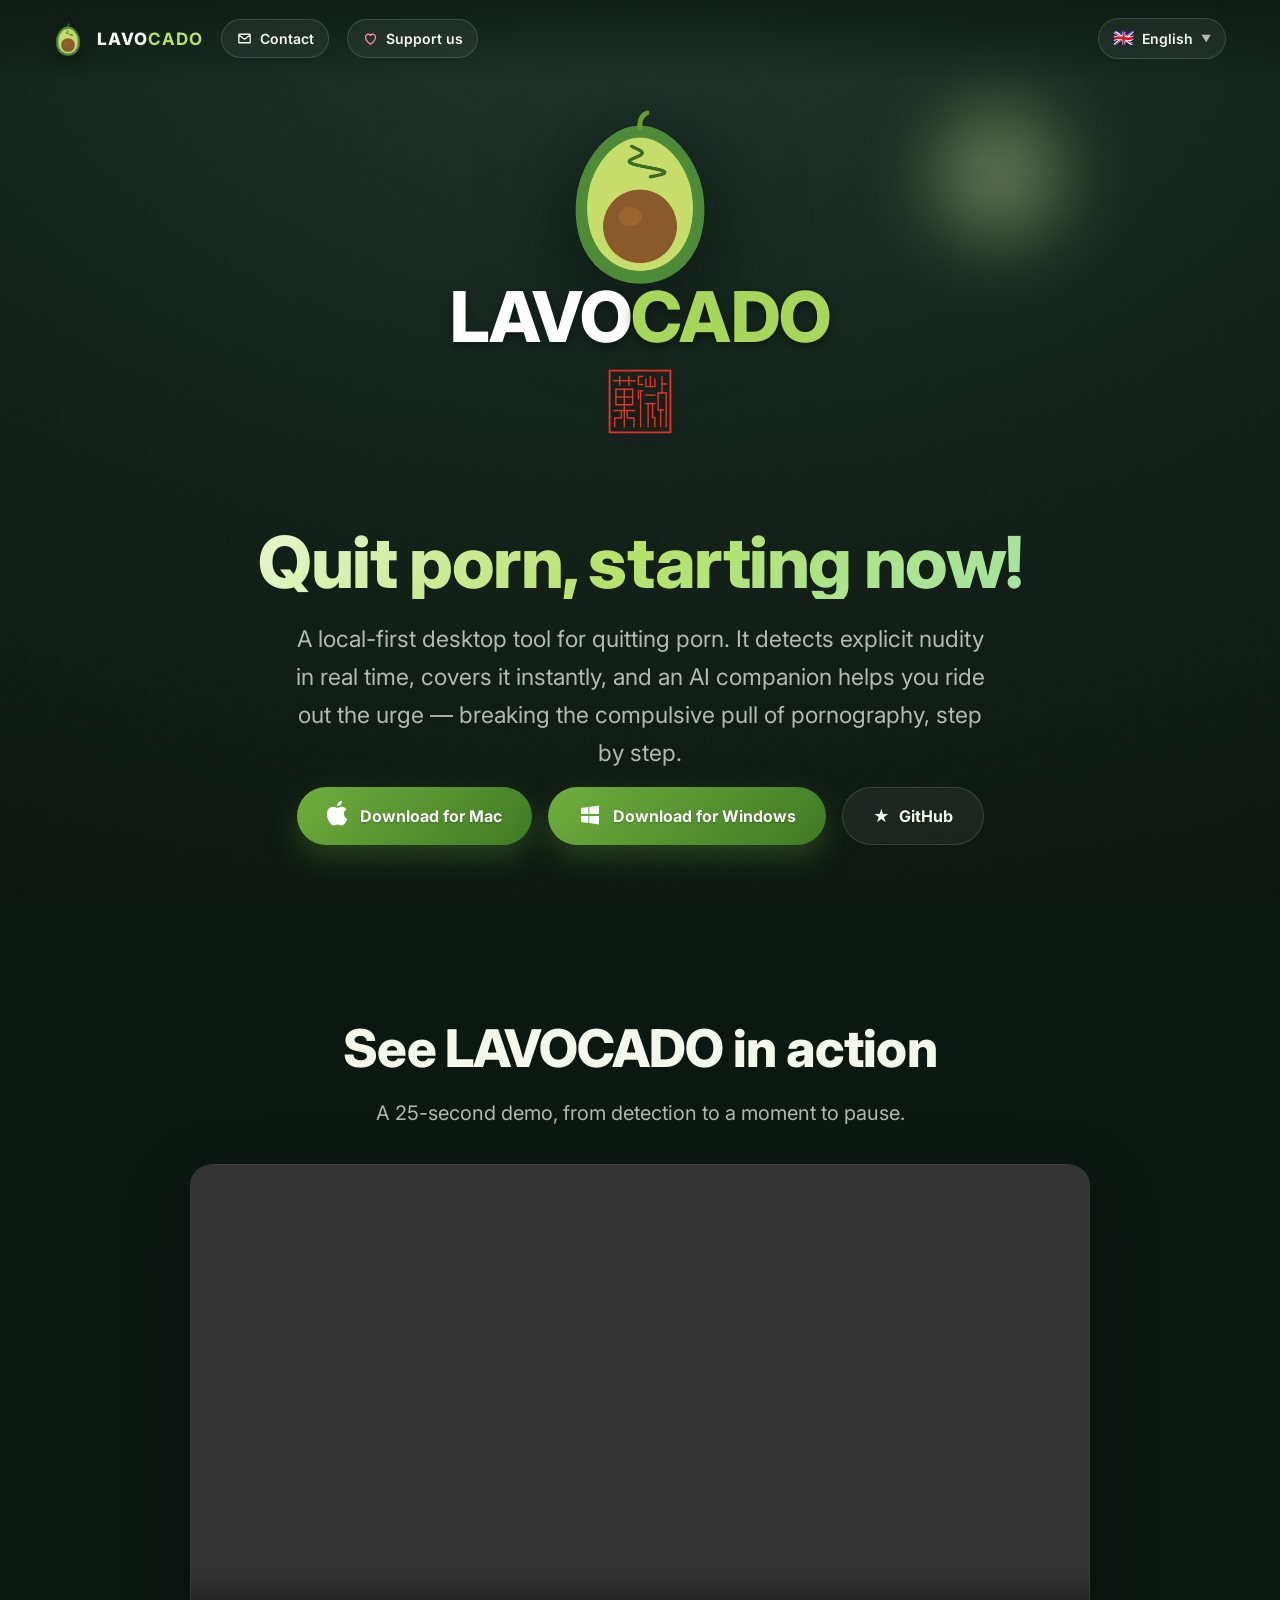
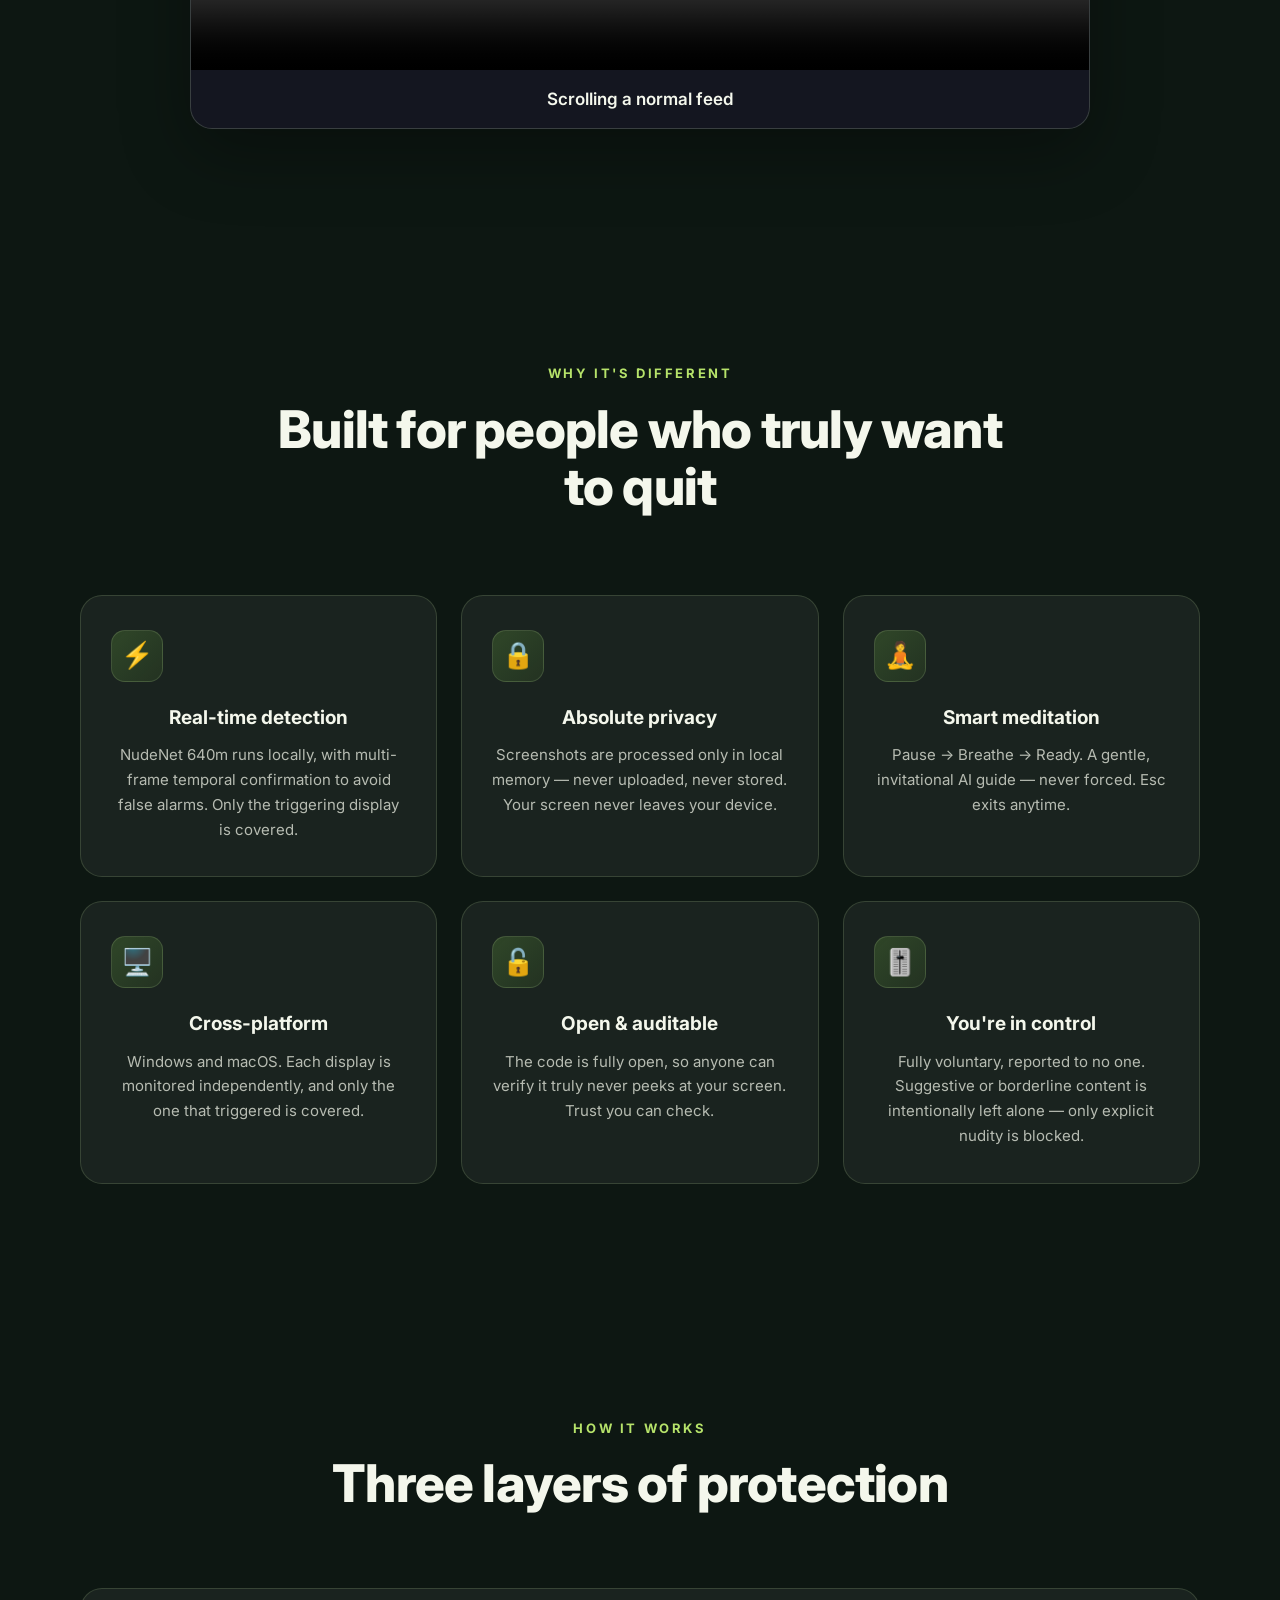
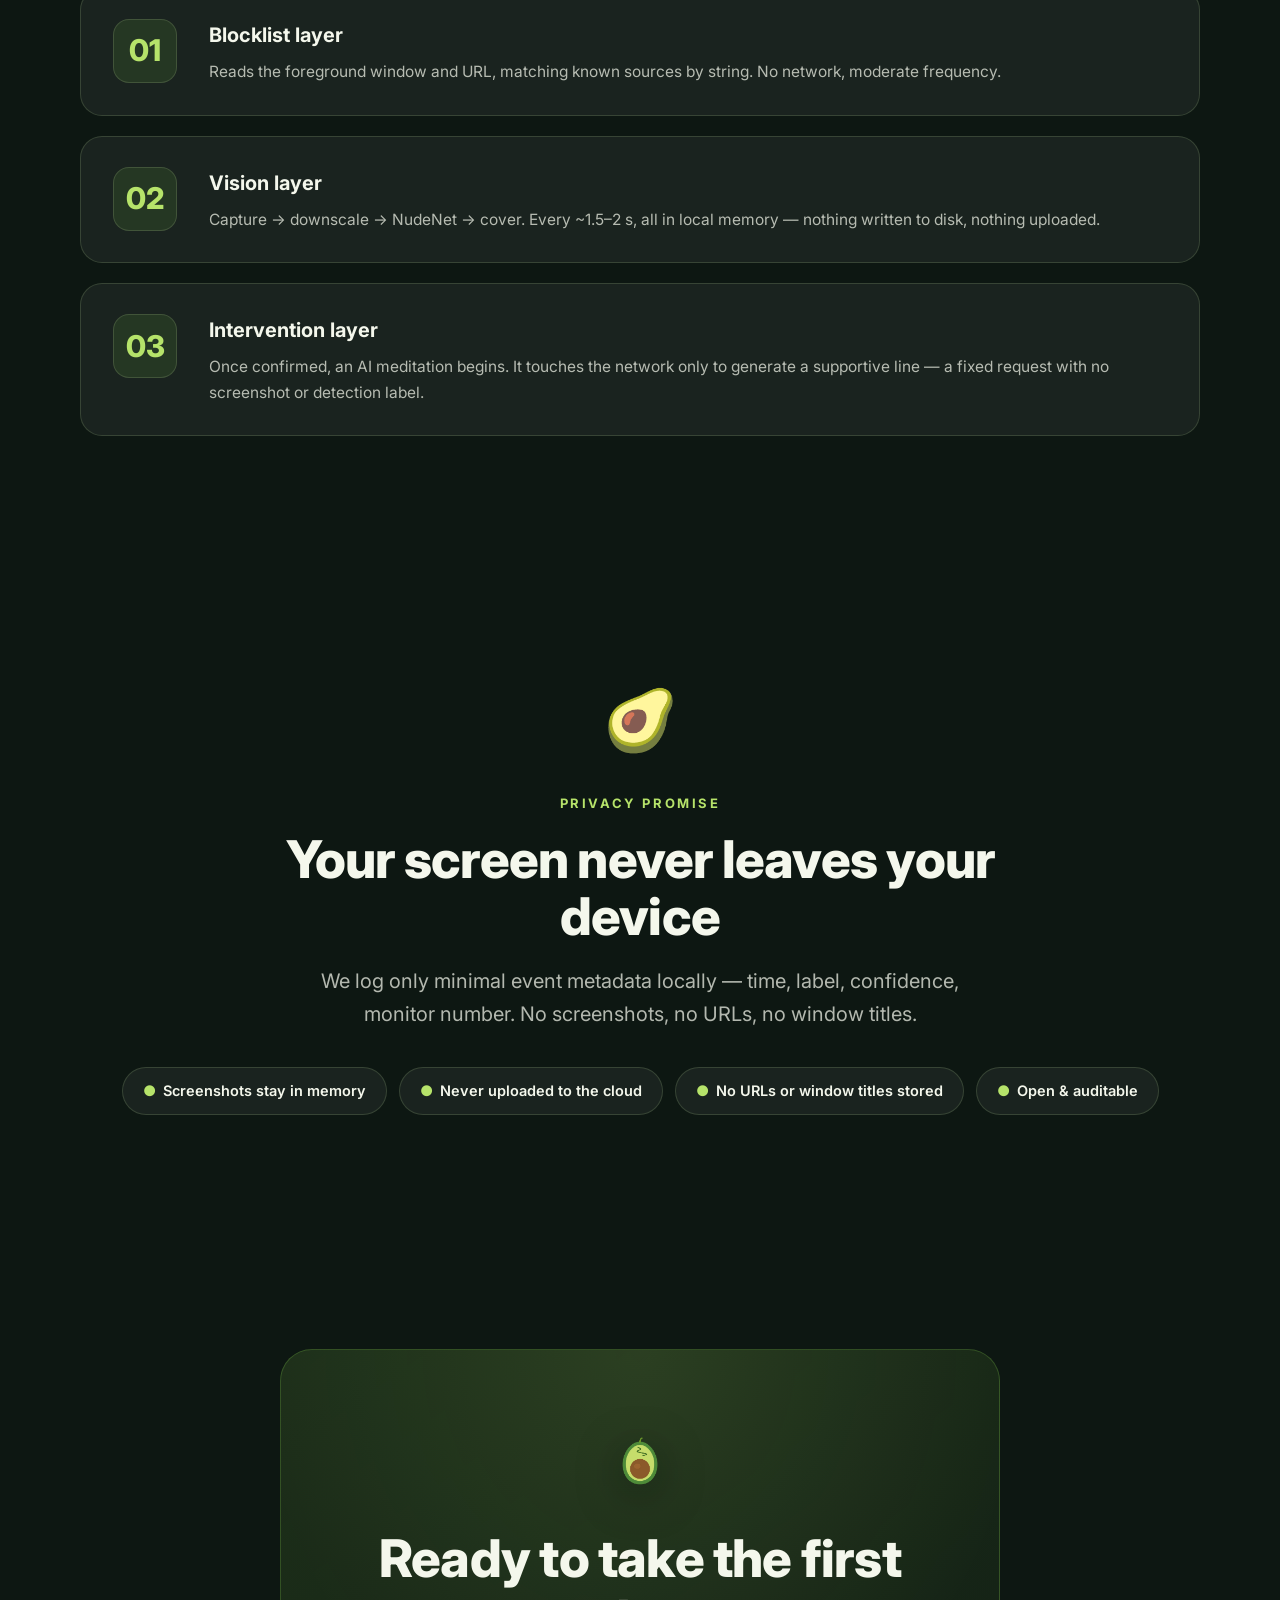
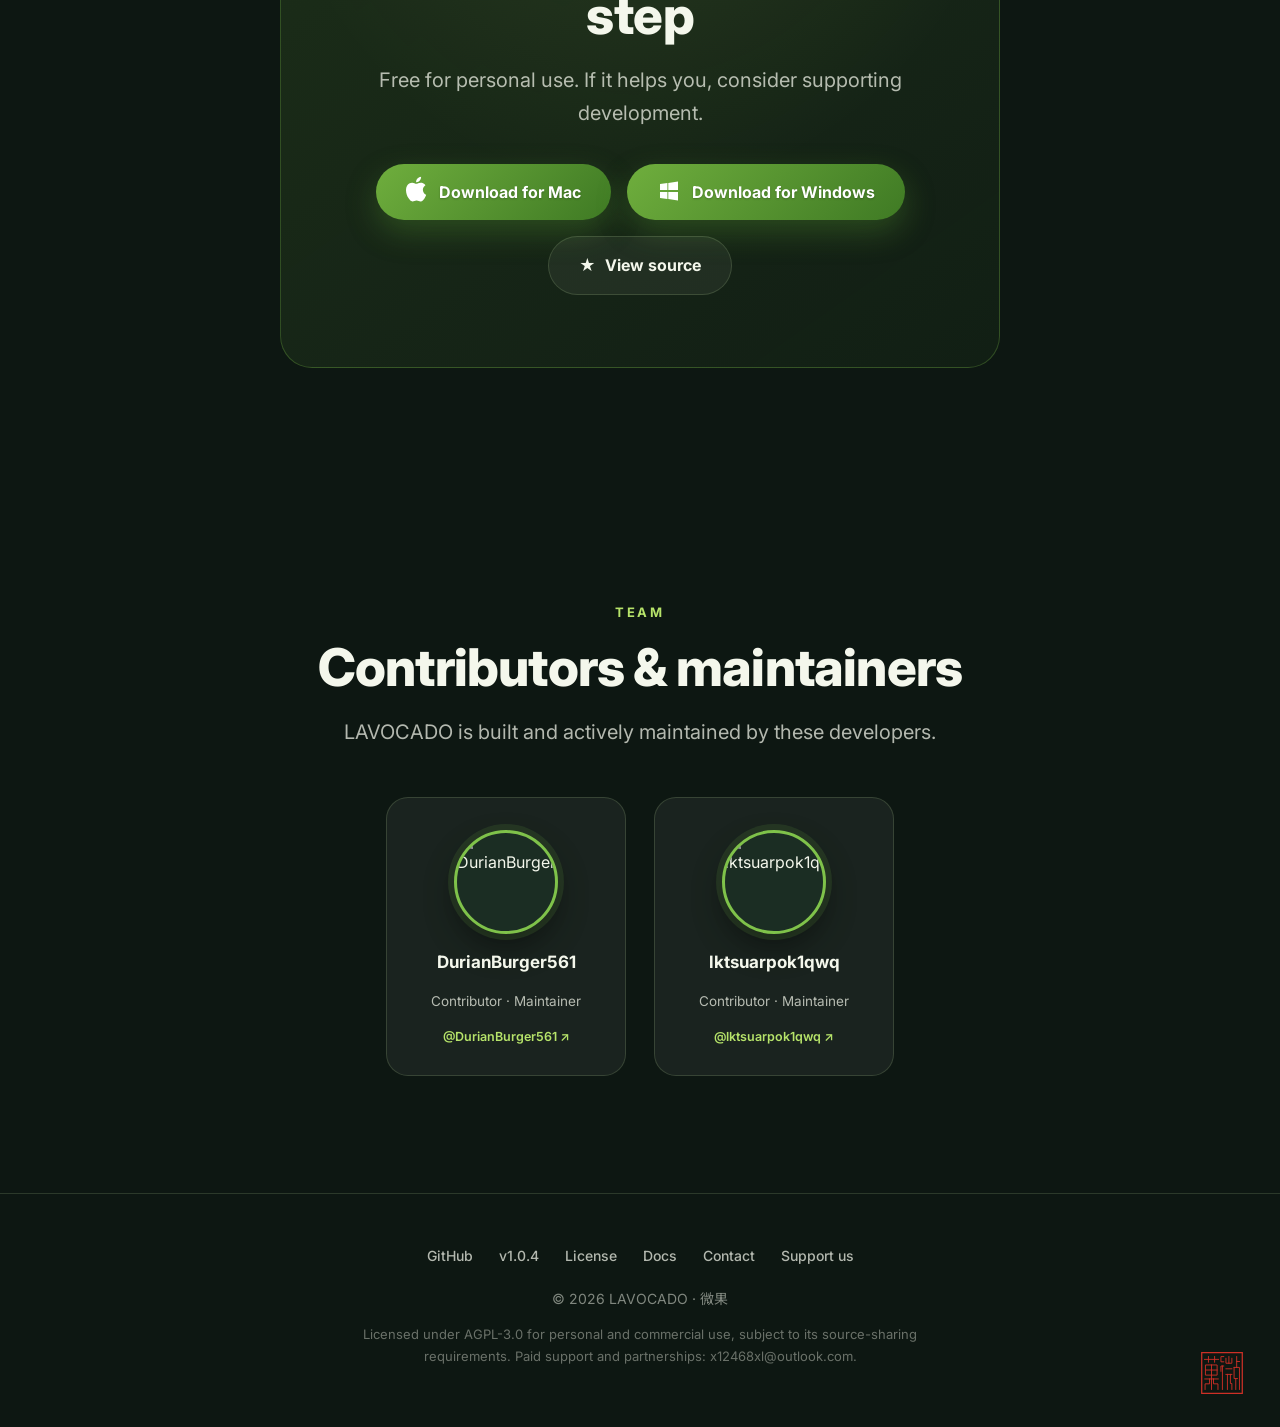
==== commit bb6a7018: "Include transitive AGPL dependency sources and identify website release" ====
--- a/docs/index.html
+++ b/docs/index.html
@@ -478,6 +478,7 @@
 <footer>
   <div class="flinks">
     <a href="https://github.com/DurianBurger561/LAVOCADO" target="_blank" rel="noopener" data-i18n="foot_gh">GitHub</a>
+    <a href="https://github.com/DurianBurger561/LAVOCADO/releases/tag/v1.0.4" target="_blank" rel="noopener">v1.0.4</a>
     <a href="https://github.com/DurianBurger561/LAVOCADO/blob/main/LICENSE" target="_blank" rel="noopener" data-i18n="foot_lic">许可协议</a>
     <a href="https://github.com/DurianBurger561/LAVOCADO/blob/main/README.md" target="_blank" rel="noopener" data-i18n="foot_doc">文档</a>
     <a href="#contact" data-open-contact data-i18n="foot_contact">联系我们</a>
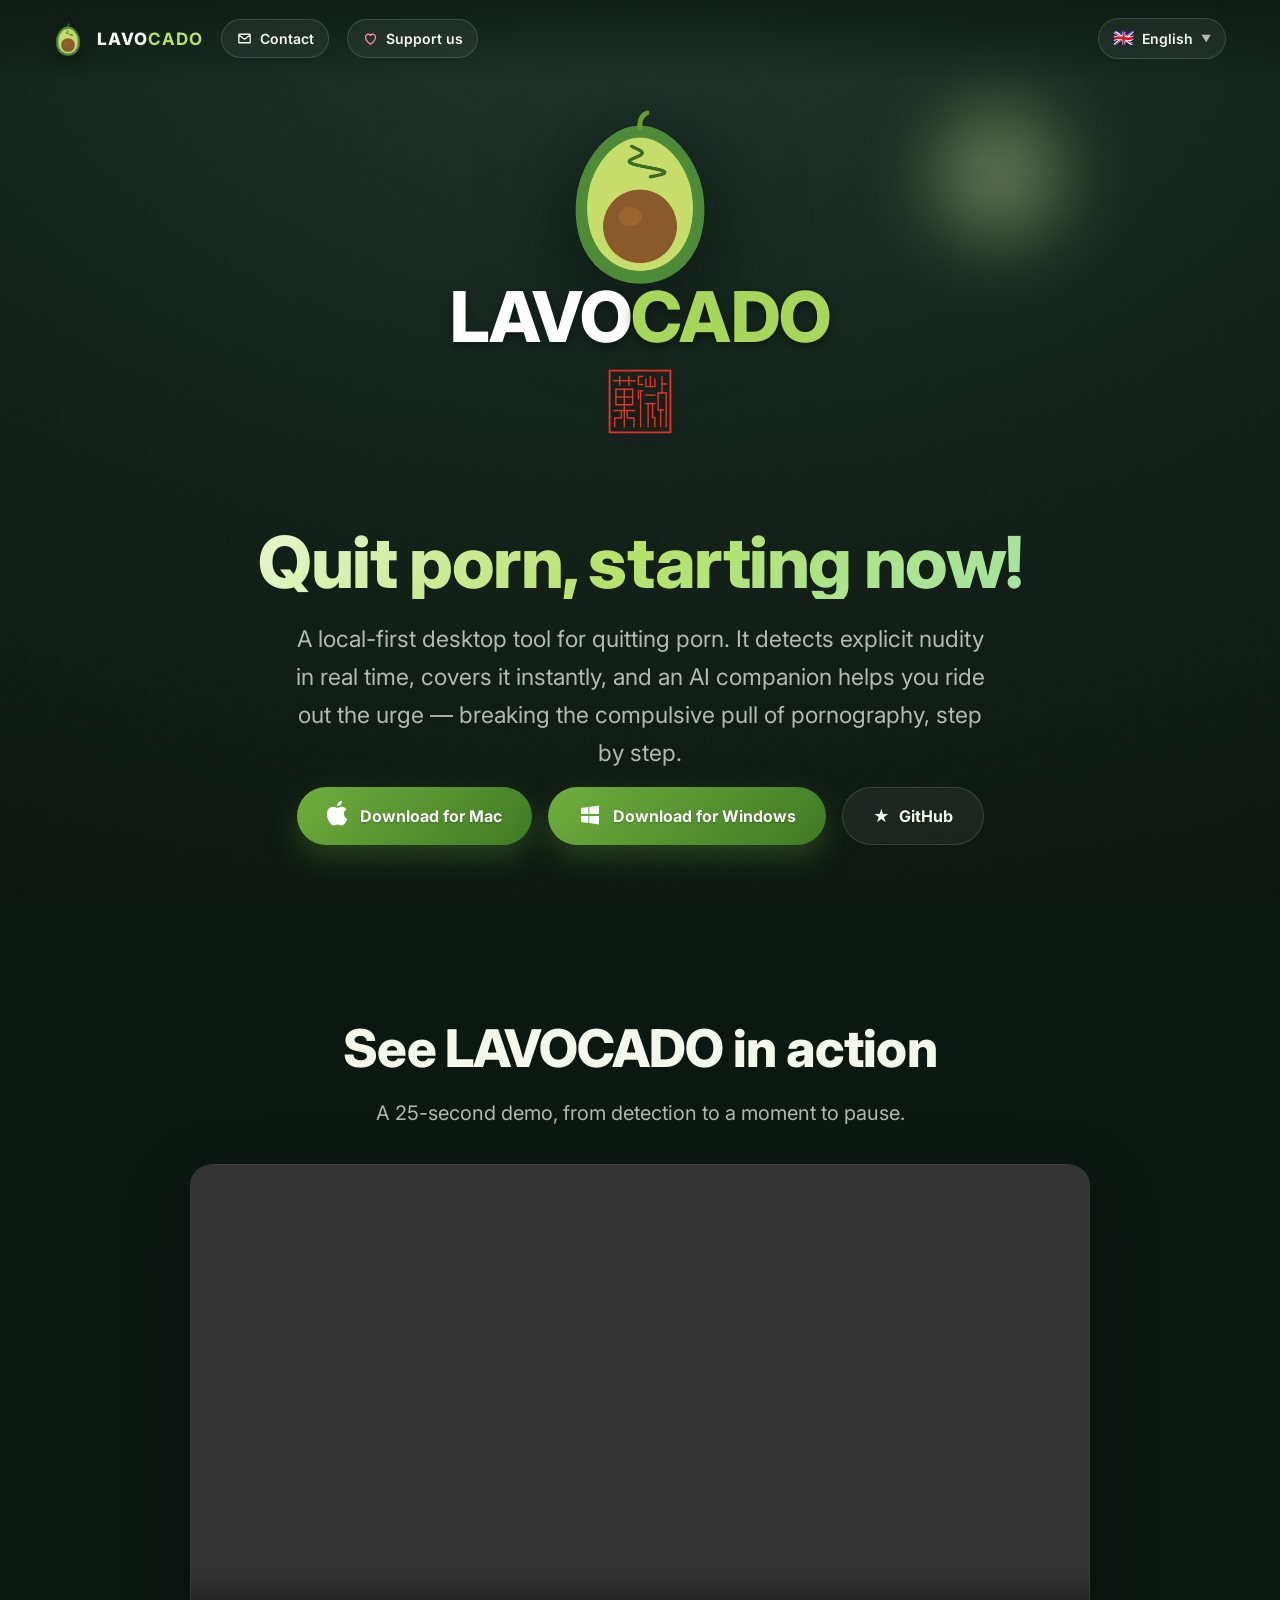
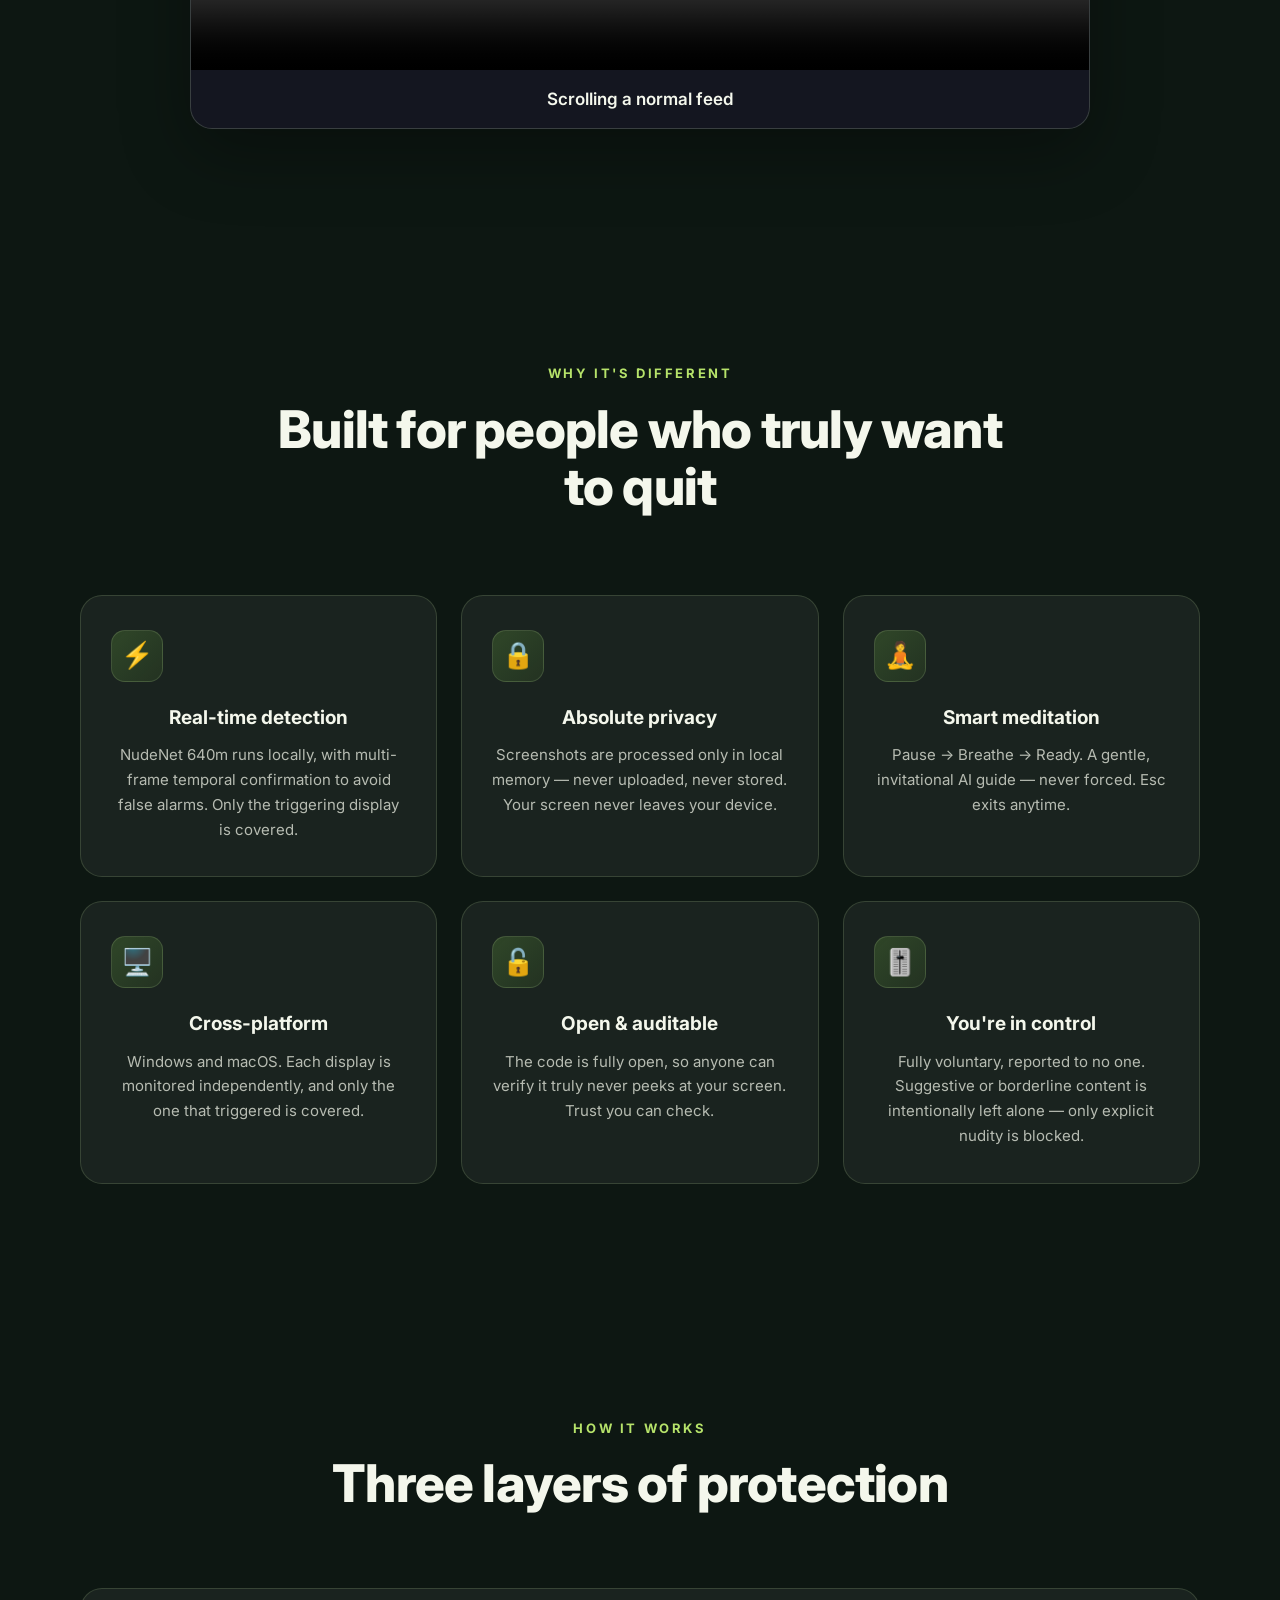
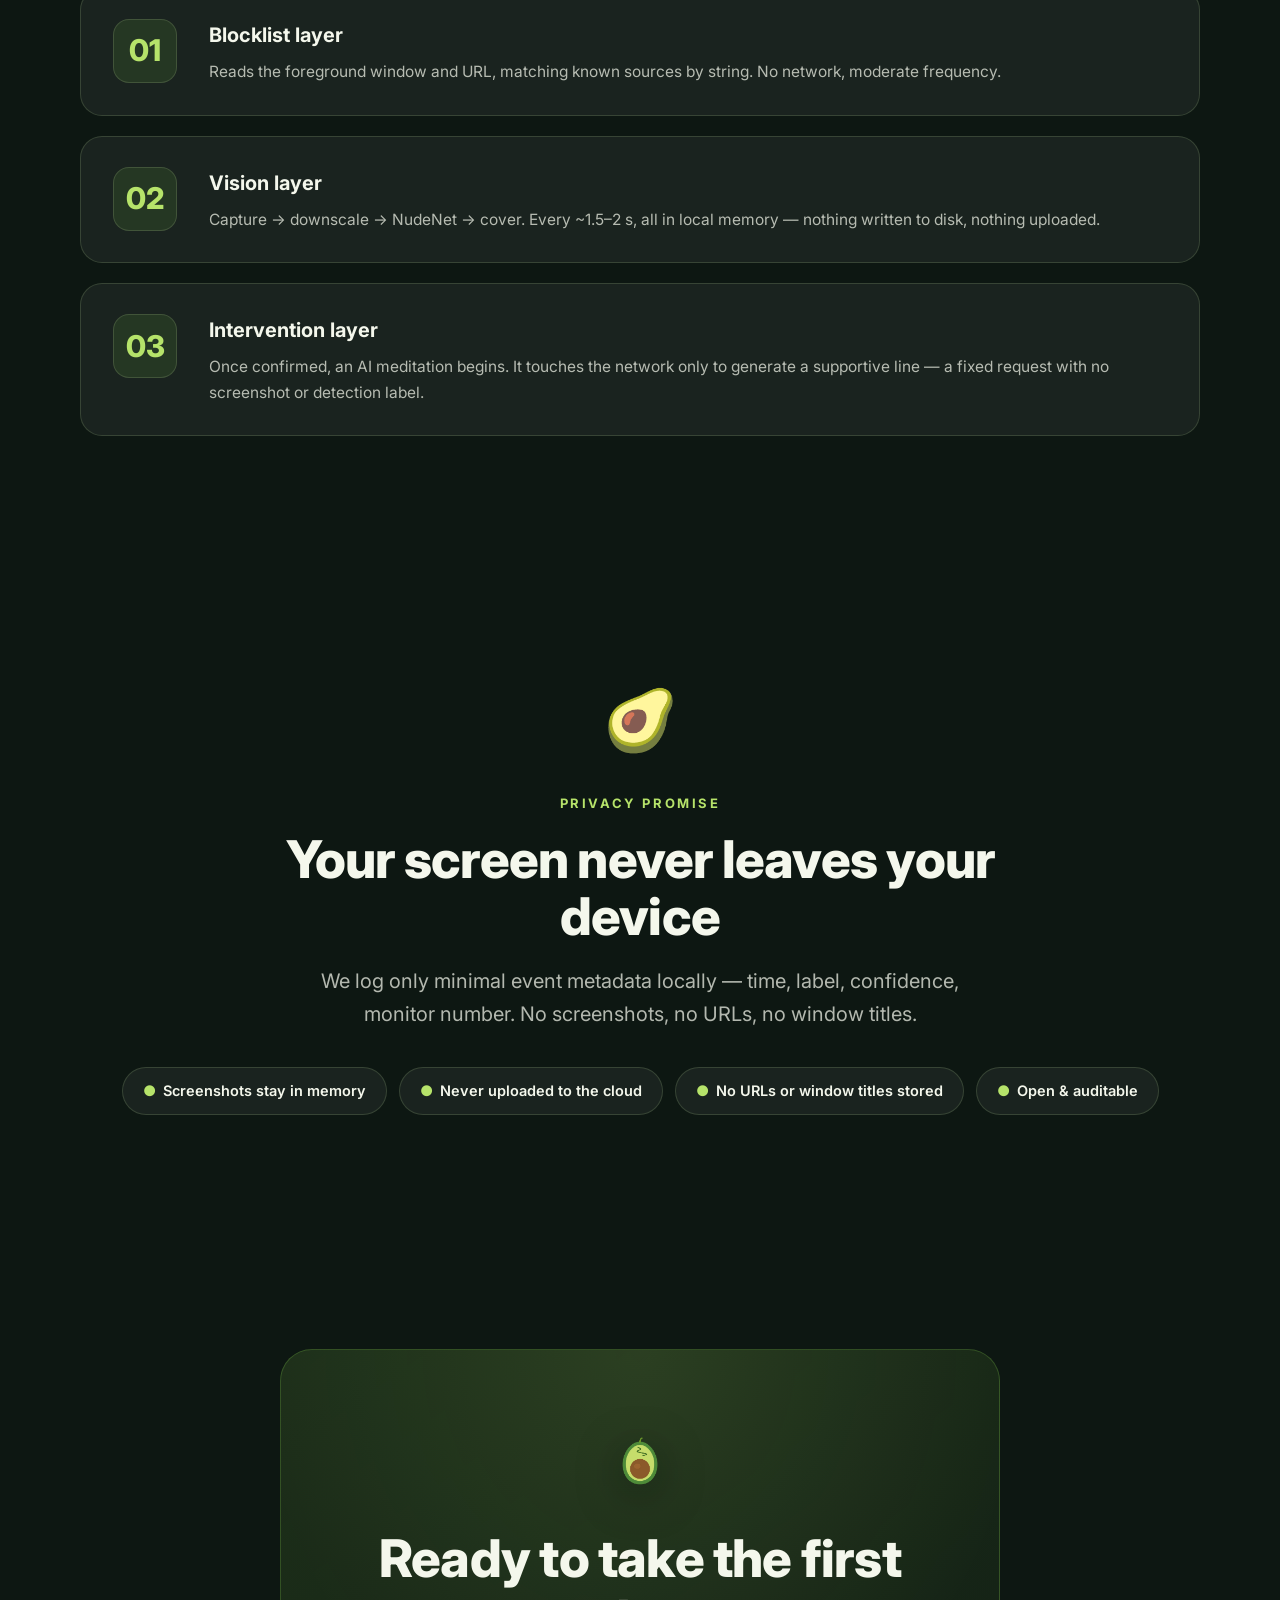
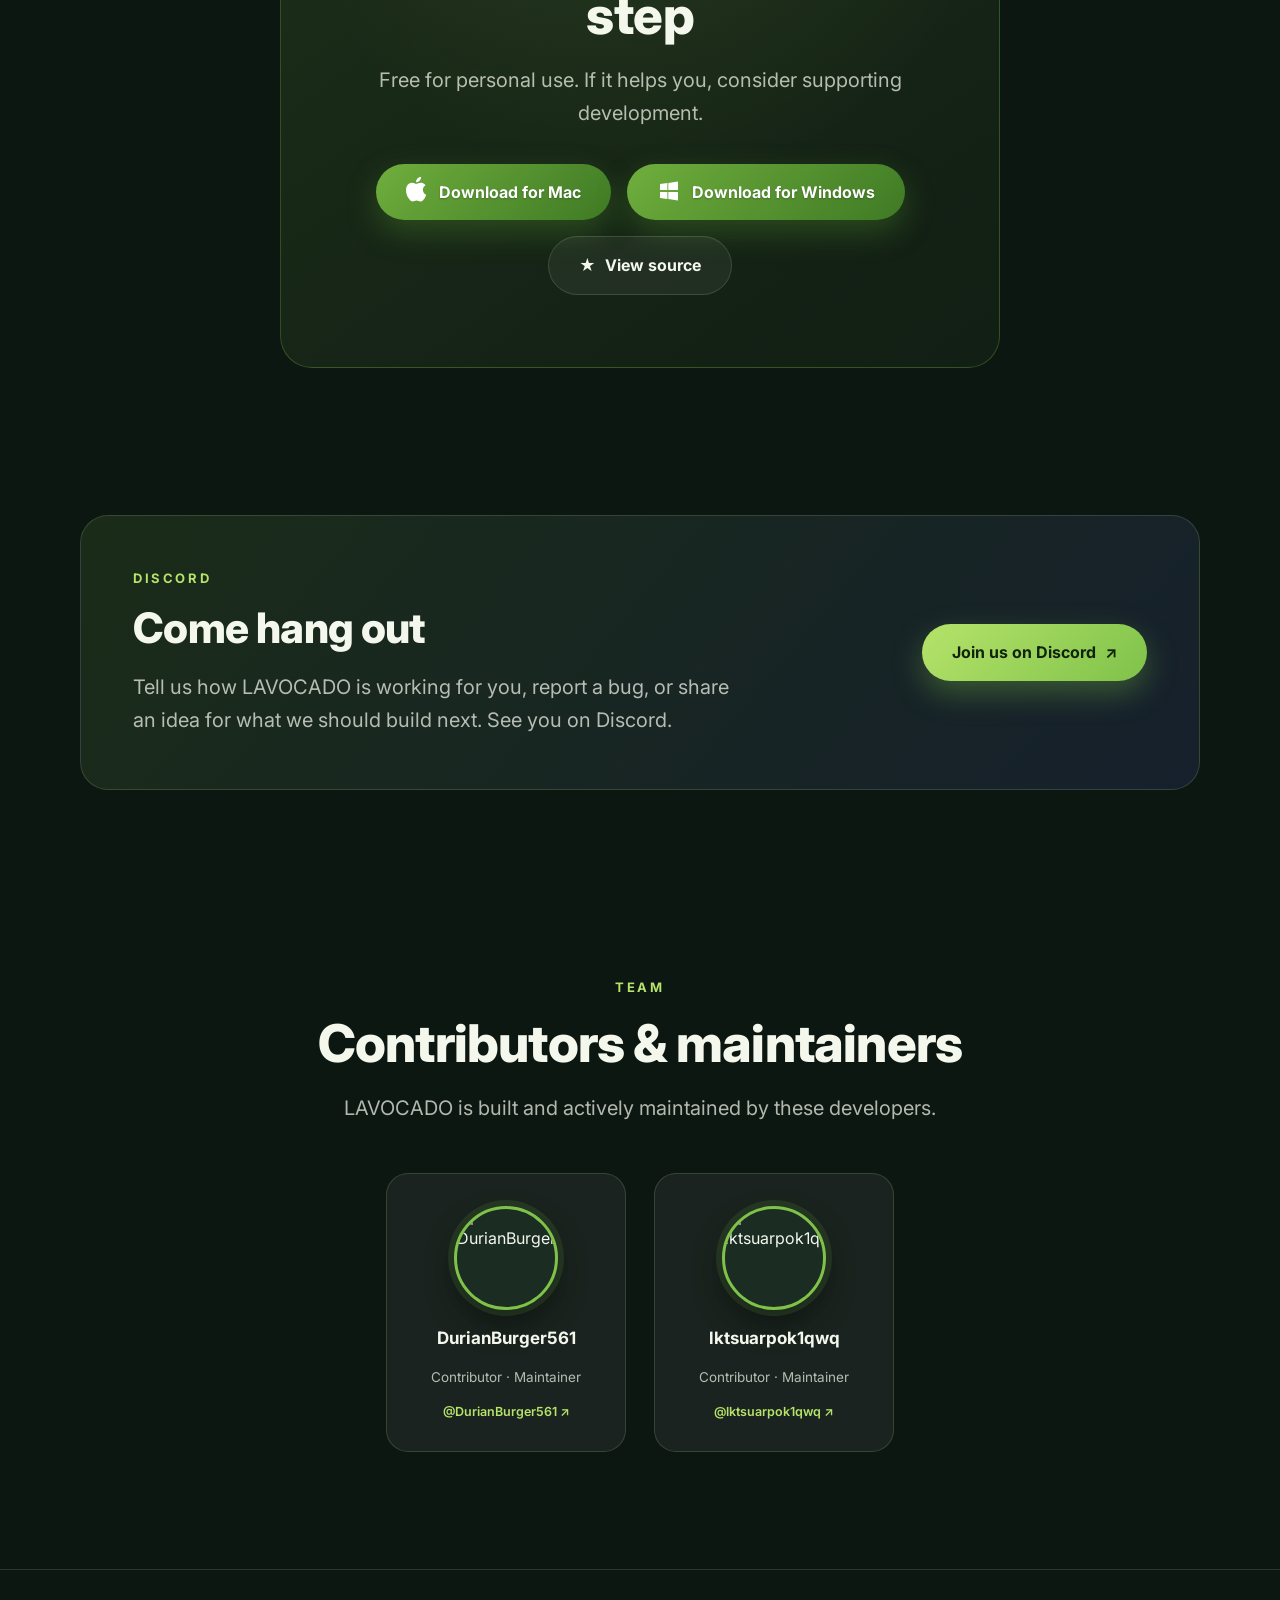
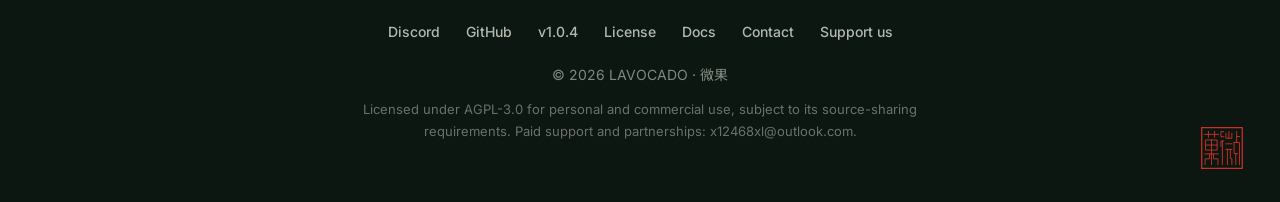
==== commit e75f98a8: "Add multilingual Discord community section to website" ====
--- a/docs/index.html
+++ b/docs/index.html
@@ -165,6 +165,13 @@
   .final .box>*{position:relative}
   .final img{width:76px;margin-bottom:24px;filter:drop-shadow(0 10px 24px rgba(0,0,0,.4))}
 
+  .community{padding:30px 0 70px}
+  .community-card{display:flex;align-items:center;justify-content:space-between;gap:36px;padding:clamp(24px,5vw,52px);border:1px solid var(--card-brd);border-radius:28px;background:linear-gradient(130deg,rgba(127,194,74,.12),rgba(88,101,242,.12))}
+  .community-card .sec-title{font-size:clamp(28px,4vw,42px)}
+  .community-card .sec-lead{max-width:620px}
+  .community-join{flex-shrink:0;white-space:normal;text-align:center;justify-content:center}
+  .community-join:focus-visible{outline:3px solid var(--cream);outline-offset:5px}
+  @media(max-width:900px){.community-card{flex-direction:column;align-items:flex-start}.community-join{max-width:100%}}
   footer{position:relative;padding:50px clamp(20px,5vw,40px) 60px;border-top:1px solid var(--card-brd);text-align:center;color:rgba(244,247,236,.5);font-size:14px}
   footer .flinks{display:flex;gap:26px;justify-content:center;flex-wrap:wrap;margin-bottom:20px}
   footer a{color:var(--mist);text-decoration:none;font-weight:500;transition:color .2s}
@@ -403,6 +410,19 @@
   </div>
 </section>
 
+<section id="community" class="community">
+  <div class="wrap">
+    <div class="community-card reveal">
+      <div>
+        <p class="eyebrow">Discord</p>
+        <h2 class="sec-title" data-i18n="community_title">来社区聊聊</h2>
+        <p class="sec-lead" data-i18n="community_desc">分享使用感受、反馈问题，或聊聊你希望 LAVOCADO 加入什么功能。我们在 Discord 等你。</p>
+      </div>
+      <a href="https://discord.gg/eJykb8pZx" target="_blank" rel="noopener noreferrer" class="btn btn-primary community-join"><span data-i18n="community_join">加入 Discord 社区</span><span aria-hidden="true">↗</span></a>
+    </div>
+  </div>
+</section>
+
 <section class="team">
   <div class="wrap">
     <div class="reveal"><p class="eyebrow" data-i18n="team_eyebrow">团队</p></div>
@@ -477,6 +497,7 @@
 
 <footer>
   <div class="flinks">
+    <a href="#community">Discord</a>
     <a href="https://github.com/DurianBurger561/LAVOCADO" target="_blank" rel="noopener" data-i18n="foot_gh">GitHub</a>
     <a href="https://github.com/DurianBurger561/LAVOCADO/releases/tag/v1.0.4" target="_blank" rel="noopener">v1.0.4</a>
     <a href="https://github.com/DurianBurger561/LAVOCADO/blob/main/LICENSE" target="_blank" rel="noopener" data-i18n="foot_lic">许可协议</a>
@@ -960,6 +981,82 @@
   foot_license:"مرخّص بموجب AGPL-3.0 للاستخدام الشخصي والتجاري مع الالتزام بمتطلبات مشاركة الشيفرة المصدرية. للدعم المدفوع والشراكات: x12468xl@outlook.com."}
 };
 
+const COMMUNITY_I18N={
+  "zh": [
+    "来社区聊聊",
+    "分享使用感受、反馈问题，或聊聊你希望 LAVOCADO 加入什么功能。我们在 Discord 等你。",
+    "加入 Discord 社区"
+  ],
+  "zh-Hant": [
+    "來社群聊聊",
+    "分享使用感受、回報問題，或聊聊你希望 LAVOCADO 加入什麼功能。我們在 Discord 等你。",
+    "加入 Discord 社群"
+  ],
+  "en": [
+    "Come hang out",
+    "Tell us how LAVOCADO is working for you, report a bug, or share an idea for what we should build next. See you on Discord.",
+    "Join us on Discord"
+  ],
+  "ja": [
+    "コミュニティで話そう",
+    "LAVOCADO の使い心地や不具合、追加してほしい機能について気軽に話してください。Discord でお待ちしています。",
+    "Discord に参加"
+  ],
+  "ko": [
+    "커뮤니티에서 만나요",
+    "LAVOCADO 사용 후기, 버그, 추가되었으면 하는 기능을 편하게 이야기해 주세요. Discord에서 만나요.",
+    "Discord 커뮤니티 참여"
+  ],
+  "fr": [
+    "Venez discuter avec nous",
+    "Partagez votre expérience avec LAVOCADO, signalez un bug ou proposez une idée pour la suite. À bientôt sur Discord.",
+    "Rejoindre notre Discord"
+  ],
+  "de": [
+    "Redet mit uns",
+    "Erzählt uns, wie LAVOCADO bei euch läuft, meldet Fehler oder schlagt neue Funktionen vor. Wir sehen uns auf Discord.",
+    "Unserem Discord beitreten"
+  ],
+  "it": [
+    "Parliamone insieme",
+    "Raccontaci come ti trovi con LAVOCADO, segnala un problema o proponi una nuova funzione. Ci vediamo su Discord.",
+    "Unisciti a noi su Discord"
+  ],
+  "es": [
+    "Ven a charlar",
+    "Cuéntanos qué tal te va con LAVOCADO, avisa de un error o propone una función. Nos vemos en Discord.",
+    "Únete a nuestro Discord"
+  ],
+  "pt": [
+    "Vem conversar connosco",
+    "Conta-nos como está a correr com o LAVOCADO, comunica um erro ou sugere uma funcionalidade. Vemo-nos no Discord.",
+    "Junta-te a nós no Discord"
+  ],
+  "ru": [
+    "Давайте общаться",
+    "Расскажите, как вам LAVOCADO, сообщите об ошибке или предложите новую функцию. До встречи в Discord.",
+    "Присоединиться к Discord"
+  ],
+  "ar": [
+    "لنتحدث معًا",
+    "شاركنا تجربتك مع LAVOCADO، أو أبلغ عن مشكلة، أو اقترح ميزة جديدة. نراك على Discord.",
+    "انضم إلينا على Discord"
+  ],
+  "hi": [
+    "आइए, बात करें",
+    "बताएँ कि LAVOCADO का अनुभव कैसा रहा, किसी समस्या की जानकारी दें या नई सुविधा सुझाएँ। Discord पर मिलते हैं।",
+    "Discord पर हमसे जुड़ें"
+  ],
+  "th": [
+    "มาคุยกันในชุมชน",
+    "แบ่งปันประสบการณ์ใช้ LAVOCADO แจ้งปัญหา หรือเสนอฟีเจอร์ที่อยากให้เราเพิ่ม แล้วเจอกันบน Discord",
+    "เข้าร่วมชุมชน Discord"
+  ]
+};
+for(const [code,copy] of Object.entries(COMMUNITY_I18N)){
+  Object.assign(I18N[code],{community_title:copy[0],community_desc:copy[1],community_join:copy[2]});
+}
+
 const DEMO_I18N={
   "zh":{"title":"看看 LAVOCADO 如何工作","lead":"25 秒演示：从识别画面到帮你停下冲动。","captions":["浏览普通信息流","出现可能触发冲动的内容","在本机识别后，立即遮挡画面","短暂停顿，然后由你决定下一步","可选的 AI 对话：离线可用，不保存内容","接着是一分钟的打字冥想","LAVOCADO：在你的设备上识别并遮挡色情内容"]},
   "zh-Hant":{"title":"看看 LAVOCADO 如何運作","lead":"25 秒示範：從辨識畫面到幫你停下衝動。","captions":["瀏覽一般動態消息","出現可能引發衝動的內容","在裝置上辨識後，立即遮擋畫面","短暫停頓，然後由你決定下一步","可選的 AI 對話：離線可用，不儲存內容","接著是一分鐘的打字冥想","LAVOCADO：在你的裝置上辨識並遮擋色情內容"]},
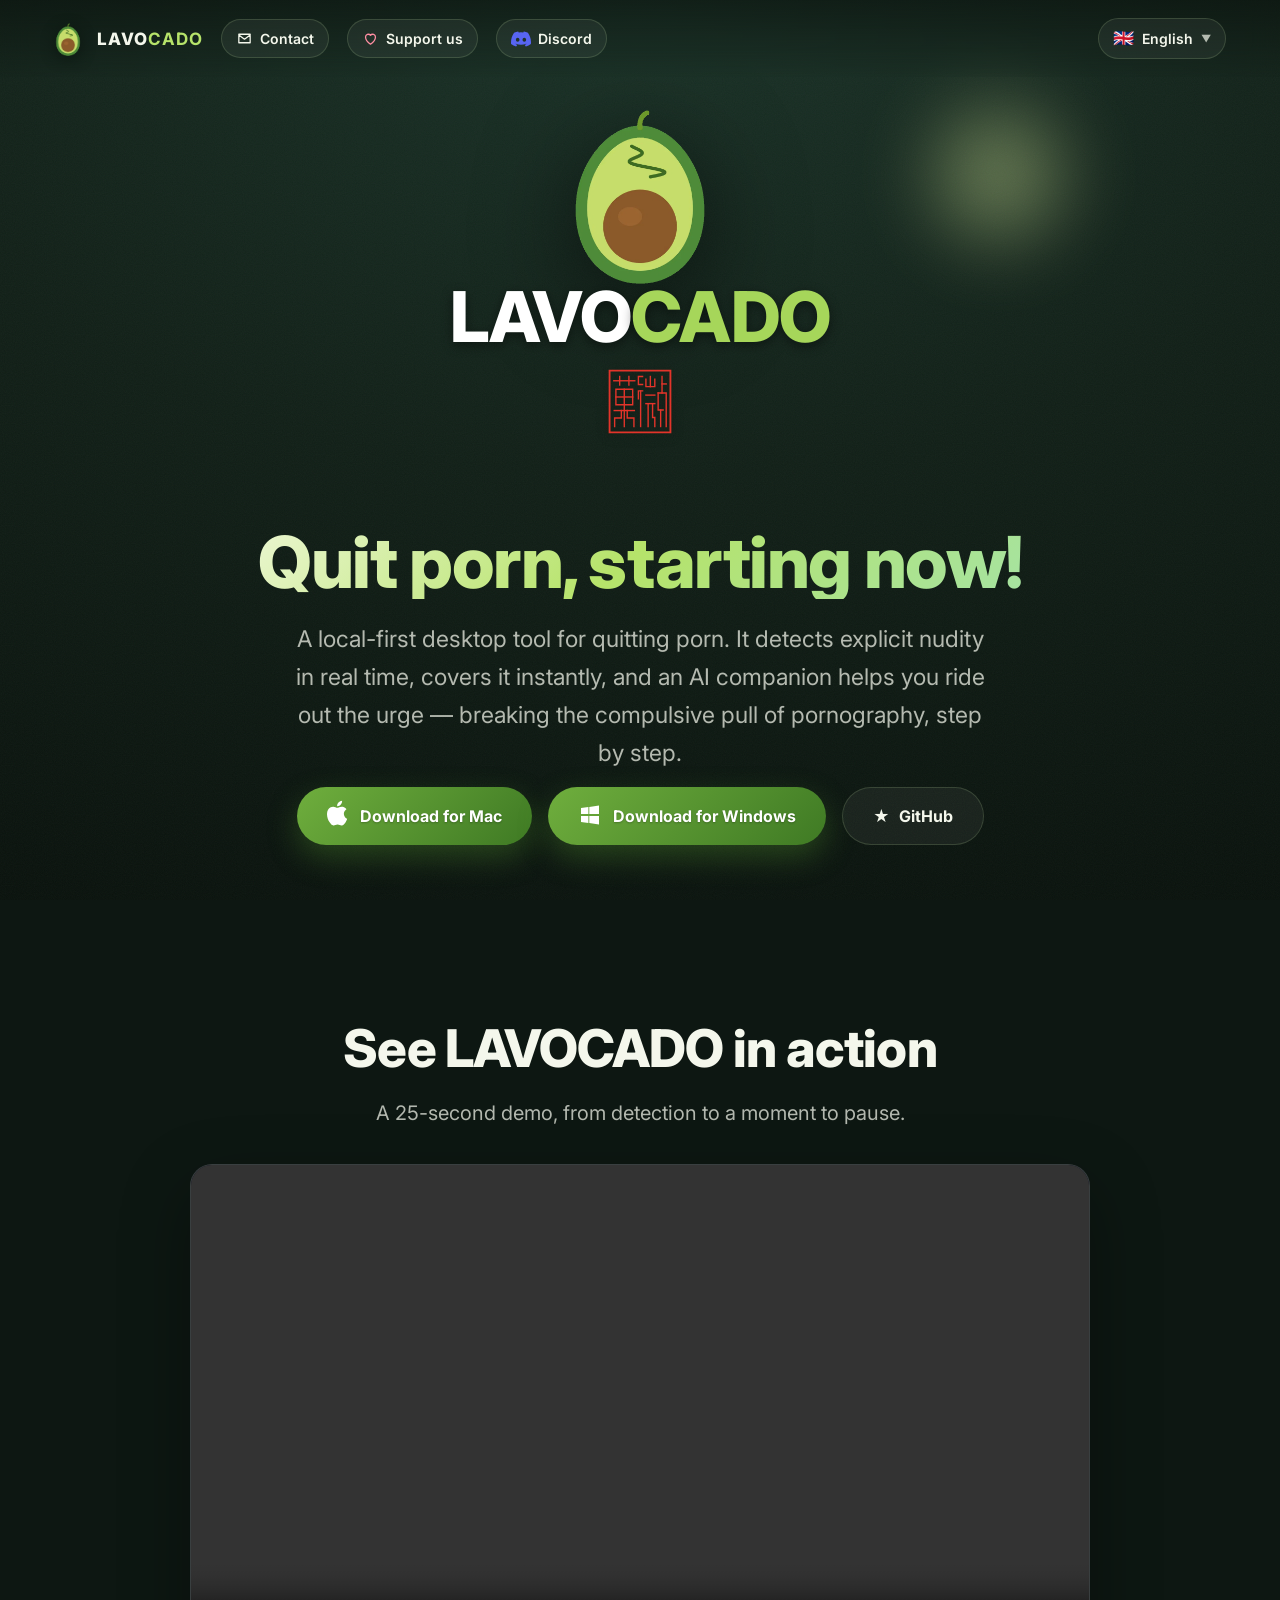
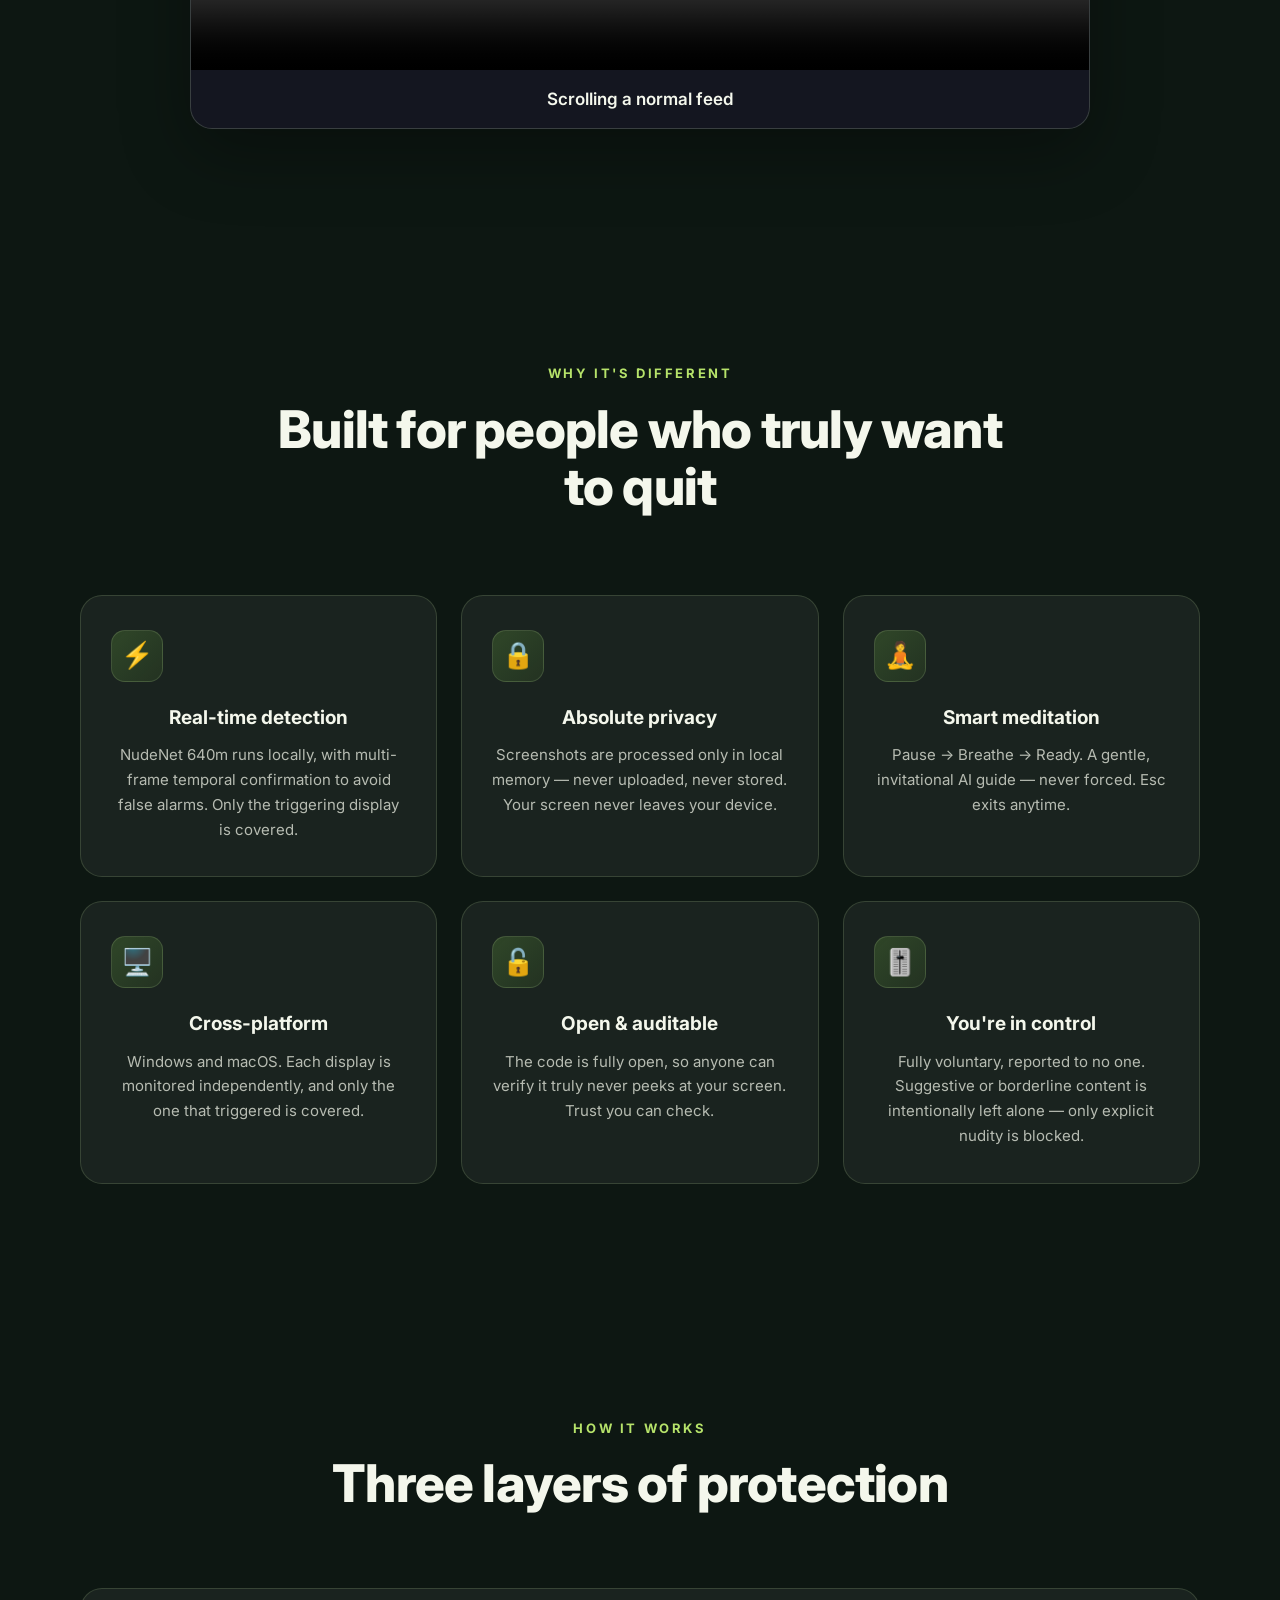
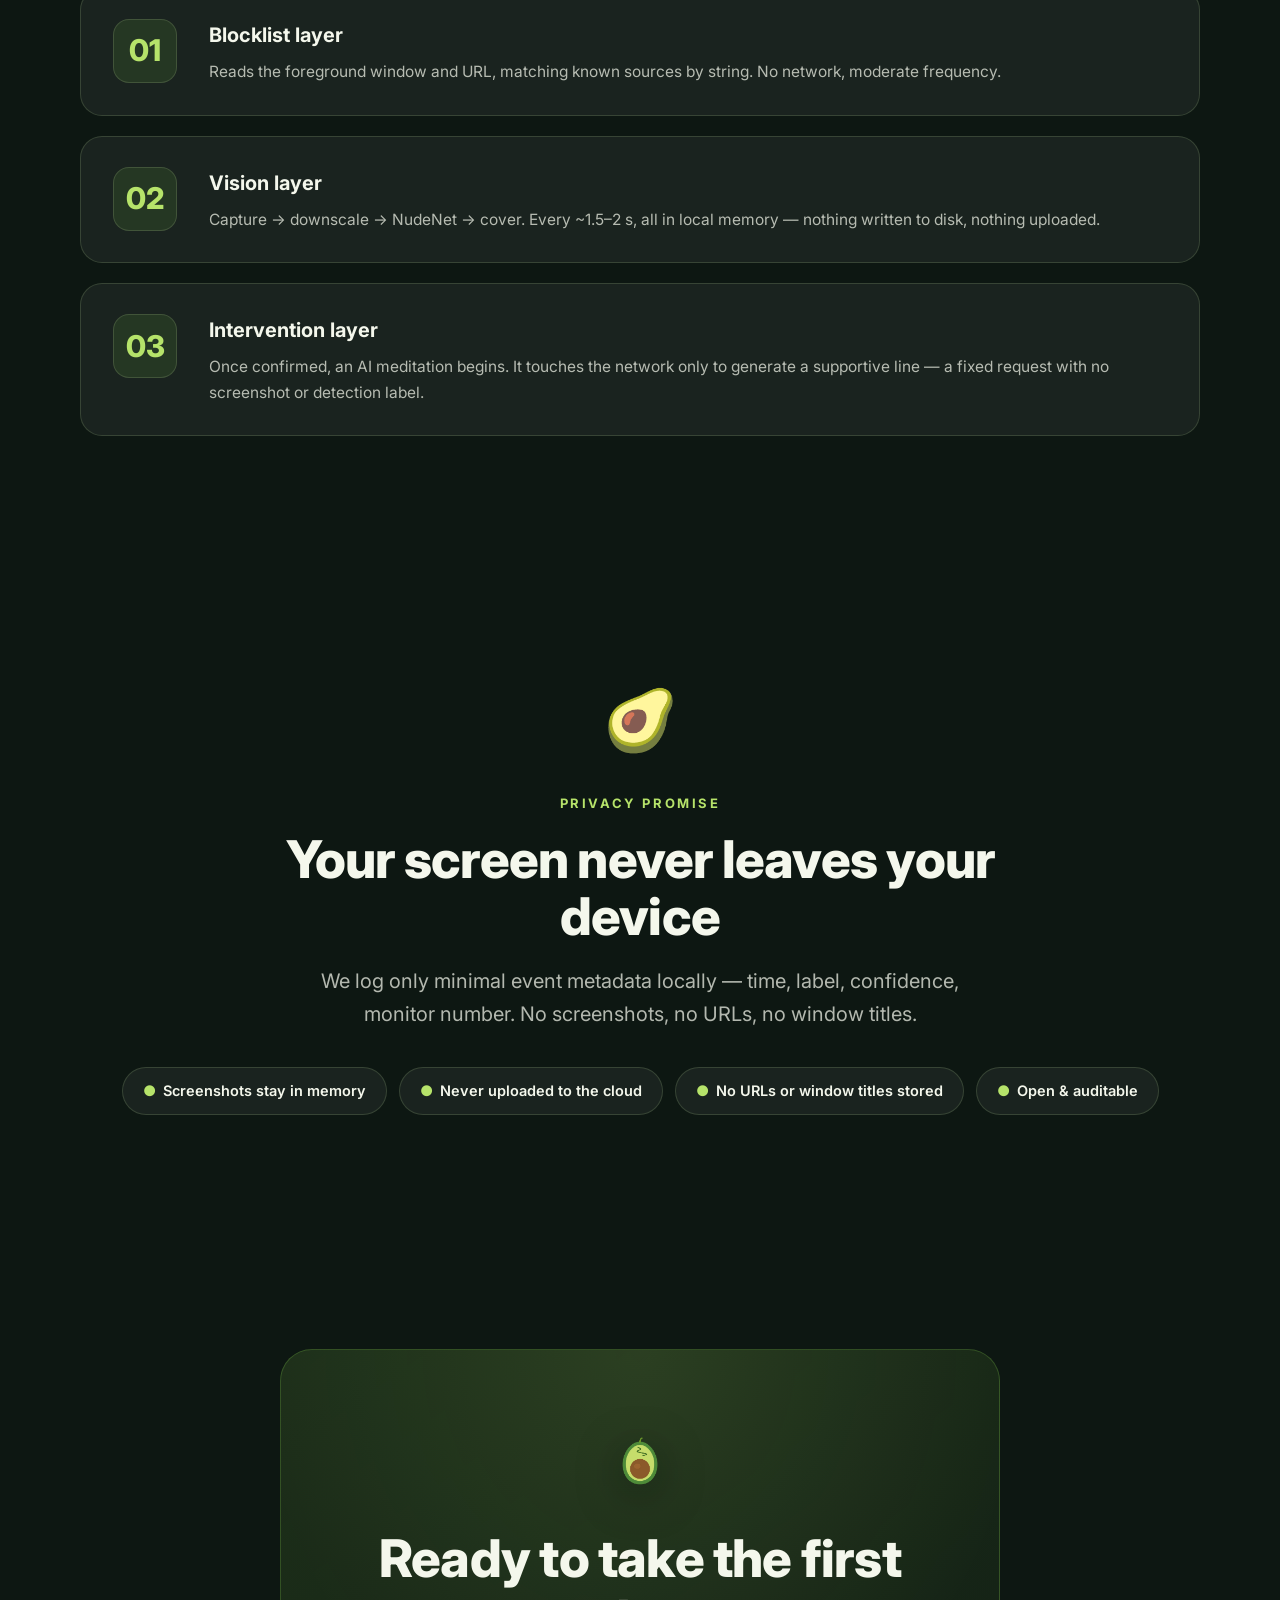
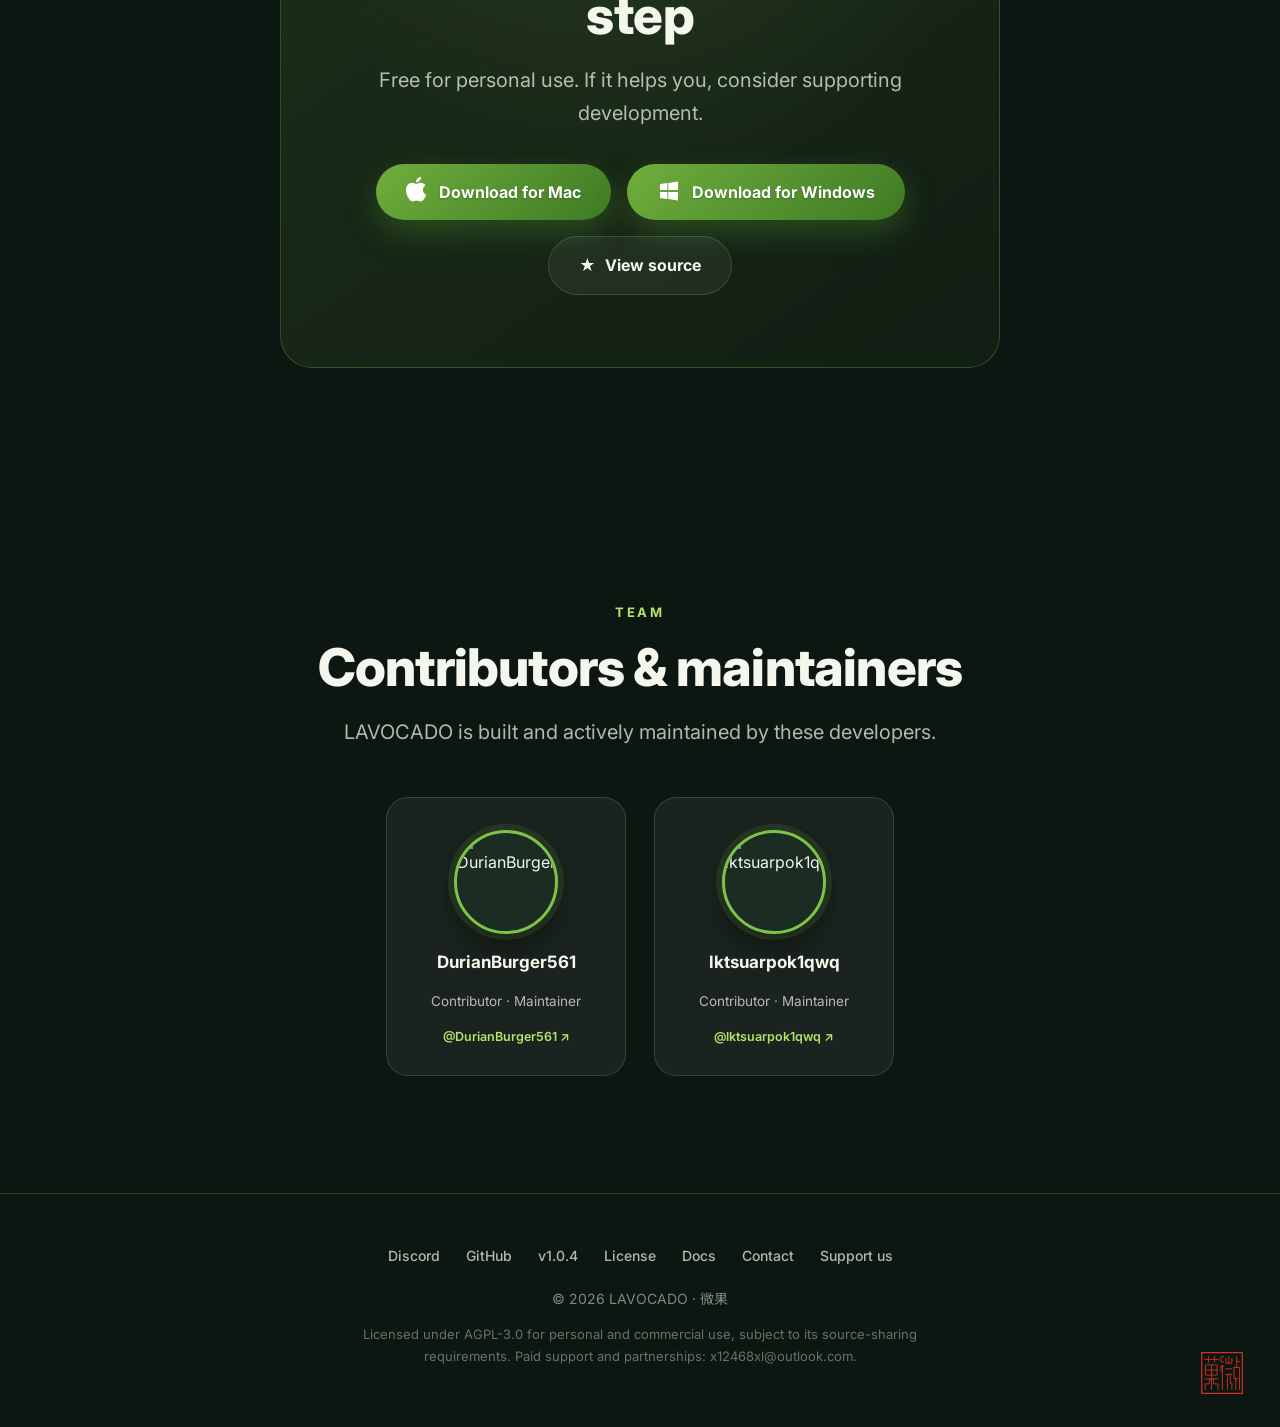
==== commit 919769fb: "Move Discord community link with logo into navigation" ====
--- a/docs/index.html
+++ b/docs/index.html
@@ -165,13 +165,6 @@
   .final .box>*{position:relative}
   .final img{width:76px;margin-bottom:24px;filter:drop-shadow(0 10px 24px rgba(0,0,0,.4))}
 
-  .community{padding:30px 0 70px}
-  .community-card{display:flex;align-items:center;justify-content:space-between;gap:36px;padding:clamp(24px,5vw,52px);border:1px solid var(--card-brd);border-radius:28px;background:linear-gradient(130deg,rgba(127,194,74,.12),rgba(88,101,242,.12))}
-  .community-card .sec-title{font-size:clamp(28px,4vw,42px)}
-  .community-card .sec-lead{max-width:620px}
-  .community-join{flex-shrink:0;white-space:normal;text-align:center;justify-content:center}
-  .community-join:focus-visible{outline:3px solid var(--cream);outline-offset:5px}
-  @media(max-width:900px){.community-card{flex-direction:column;align-items:flex-start}.community-join{max-width:100%}}
   footer{position:relative;padding:50px clamp(20px,5vw,40px) 60px;border-top:1px solid var(--card-brd);text-align:center;color:rgba(244,247,236,.5);font-size:14px}
   footer .flinks{display:flex;gap:26px;justify-content:center;flex-wrap:wrap;margin-bottom:20px}
   footer a{color:var(--mist);text-decoration:none;font-weight:500;transition:color .2s}
@@ -203,6 +196,9 @@
   .person .handle{font-family:'Inter',sans-serif;font-weight:700;font-size:17px;direction:ltr}
   .person .role{font-size:13.5px;color:var(--mist)}
   .person .gh{font-size:12.5px;color:var(--accent);font-weight:600;font-family:'Inter',sans-serif}
+  .nav-discord{text-decoration:none}
+  .nav-discord img{display:block;flex-shrink:0}
+  .nav-discord:focus-visible{outline:2px solid var(--accent);outline-offset:4px}
   /* nav contact + contact window */
   .nav-left{display:flex;align-items:center;gap:18px}
   .nav-contact{display:inline-flex;align-items:center;gap:7px;padding:7px 14px;border-radius:999px;cursor:pointer;
@@ -281,6 +277,7 @@
   @media(max-width:560px){.brand span{display:none}.nav-left{gap:10px}.nav-contact{padding:7px 12px;font-size:13px}}
   @media(max-width:820px){.pillars{grid-template-columns:1fr}.feat{grid-template-columns:1fr}
     .layer,body[lang="ar"] .layer{grid-template-columns:1fr;gap:14px}}
+  @media(max-width:1000px){.brand span{display:none}.nav-left{gap:8px}.nav-left .nav-contact span{display:none}.nav-left .nav-contact{padding:9px}.nav-discord img{width:18px;height:18px}}
   @media(prefers-reduced-motion:reduce){*{animation:none!important;transition:none!important}.leaf,.fruit{opacity:1;transform:none}}
 </style>
 </head>
@@ -299,6 +296,7 @@
   <div class="brand"><img src="logo.png" alt="LAVOCADO"><span>LAVO<b>CADO</b></span></div>
   <button type="button" class="nav-contact" data-open-contact aria-haspopup="dialog"><svg viewBox="0 0 24 24" aria-hidden="true"><path fill="none" stroke="currentColor" stroke-width="1.8" stroke-linecap="round" stroke-linejoin="round" d="M4 6h16v12H4z M4 7l8 6 8-6"/></svg><span data-i18n="nav_contact">联系我们</span></button>
   <button type="button" class="nav-contact nav-support" data-open-support aria-haspopup="dialog"><svg viewBox="0 0 24 24" aria-hidden="true"><path fill="none" stroke="currentColor" stroke-width="1.8" stroke-linecap="round" stroke-linejoin="round" d="M12 20s-7-4.4-7-10a4 4 0 0 1 7-2.6A4 4 0 0 1 19 10c0 5.6-7 10-7 10z"/></svg><span data-i18n="nav_support">支持我们</span></button>
+  <a id="community" class="nav-contact nav-discord" href="https://discord.gg/eJykb8pZx" target="_blank" rel="noopener noreferrer" aria-label="加入 Discord 社区" title="加入 Discord 社区"><img src="discord.svg" width="20" height="20" alt="" aria-hidden="true"><span>Discord</span></a>
   </div>
   <div class="lang" id="lang">
     <div class="lang-btn" id="langBtn">
@@ -406,19 +404,6 @@
     <a href="https://github.com/DurianBurger561/LAVOCADO/releases/latest/download/LAVOCADO-Windows-Setup.exe" class="btn btn-primary btn-dl"><svg class="os-ic" viewBox="0 0 24 24" aria-hidden="true"><path fill="currentColor" d="M3 5.1 10.4 4v7.1H3zm0 13.8 7.4 1.1v-7H3zm8.3 1.2L21 21.5v-8.4h-9.7zm0-16.2v7.2H21V2.5z"/></svg><span data-i18n="dl_win">Windows 下载</span></a>
         <a href="https://github.com/DurianBurger561/LAVOCADO" target="_blank" rel="noopener" class="btn btn-ghost"><span>★</span><span data-i18n="final_cta2">查看源码</span></a>
       </div>
-    </div>
-  </div>
-</section>
-
-<section id="community" class="community">
-  <div class="wrap">
-    <div class="community-card reveal">
-      <div>
-        <p class="eyebrow">Discord</p>
-        <h2 class="sec-title" data-i18n="community_title">来社区聊聊</h2>
-        <p class="sec-lead" data-i18n="community_desc">分享使用感受、反馈问题，或聊聊你希望 LAVOCADO 加入什么功能。我们在 Discord 等你。</p>
-      </div>
-      <a href="https://discord.gg/eJykb8pZx" target="_blank" rel="noopener noreferrer" class="btn btn-primary community-join"><span data-i18n="community_join">加入 Discord 社区</span><span aria-hidden="true">↗</span></a>
     </div>
   </div>
 </section>
@@ -497,7 +482,7 @@
 
 <footer>
   <div class="flinks">
-    <a href="#community">Discord</a>
+    <a href="https://discord.gg/eJykb8pZx" target="_blank" rel="noopener noreferrer">Discord</a>
     <a href="https://github.com/DurianBurger561/LAVOCADO" target="_blank" rel="noopener" data-i18n="foot_gh">GitHub</a>
     <a href="https://github.com/DurianBurger561/LAVOCADO/releases/tag/v1.0.4" target="_blank" rel="noopener">v1.0.4</a>
     <a href="https://github.com/DurianBurger561/LAVOCADO/blob/main/LICENSE" target="_blank" rel="noopener" data-i18n="foot_lic">许可协议</a>
@@ -1092,6 +1077,9 @@
   document.documentElement.setAttribute("lang",code);
   document.documentElement.setAttribute("dir",code==="ar"?"rtl":"ltr");
   document.querySelectorAll("[data-i18n]").forEach(el=>{const k=el.getAttribute("data-i18n");if(d[k]!==undefined)el.textContent=d[k];});
+  const discordLink=document.querySelector(".nav-discord");
+  discordLink.setAttribute("aria-label",d.community_join);
+  discordLink.setAttribute("title",d.community_join);
   document.getElementById("curFlag").textContent=d.flag;
   document.getElementById("curName").textContent=d.name;
   document.querySelector("[data-i18n=demo_title]").textContent=DEMO_I18N[code].title;
